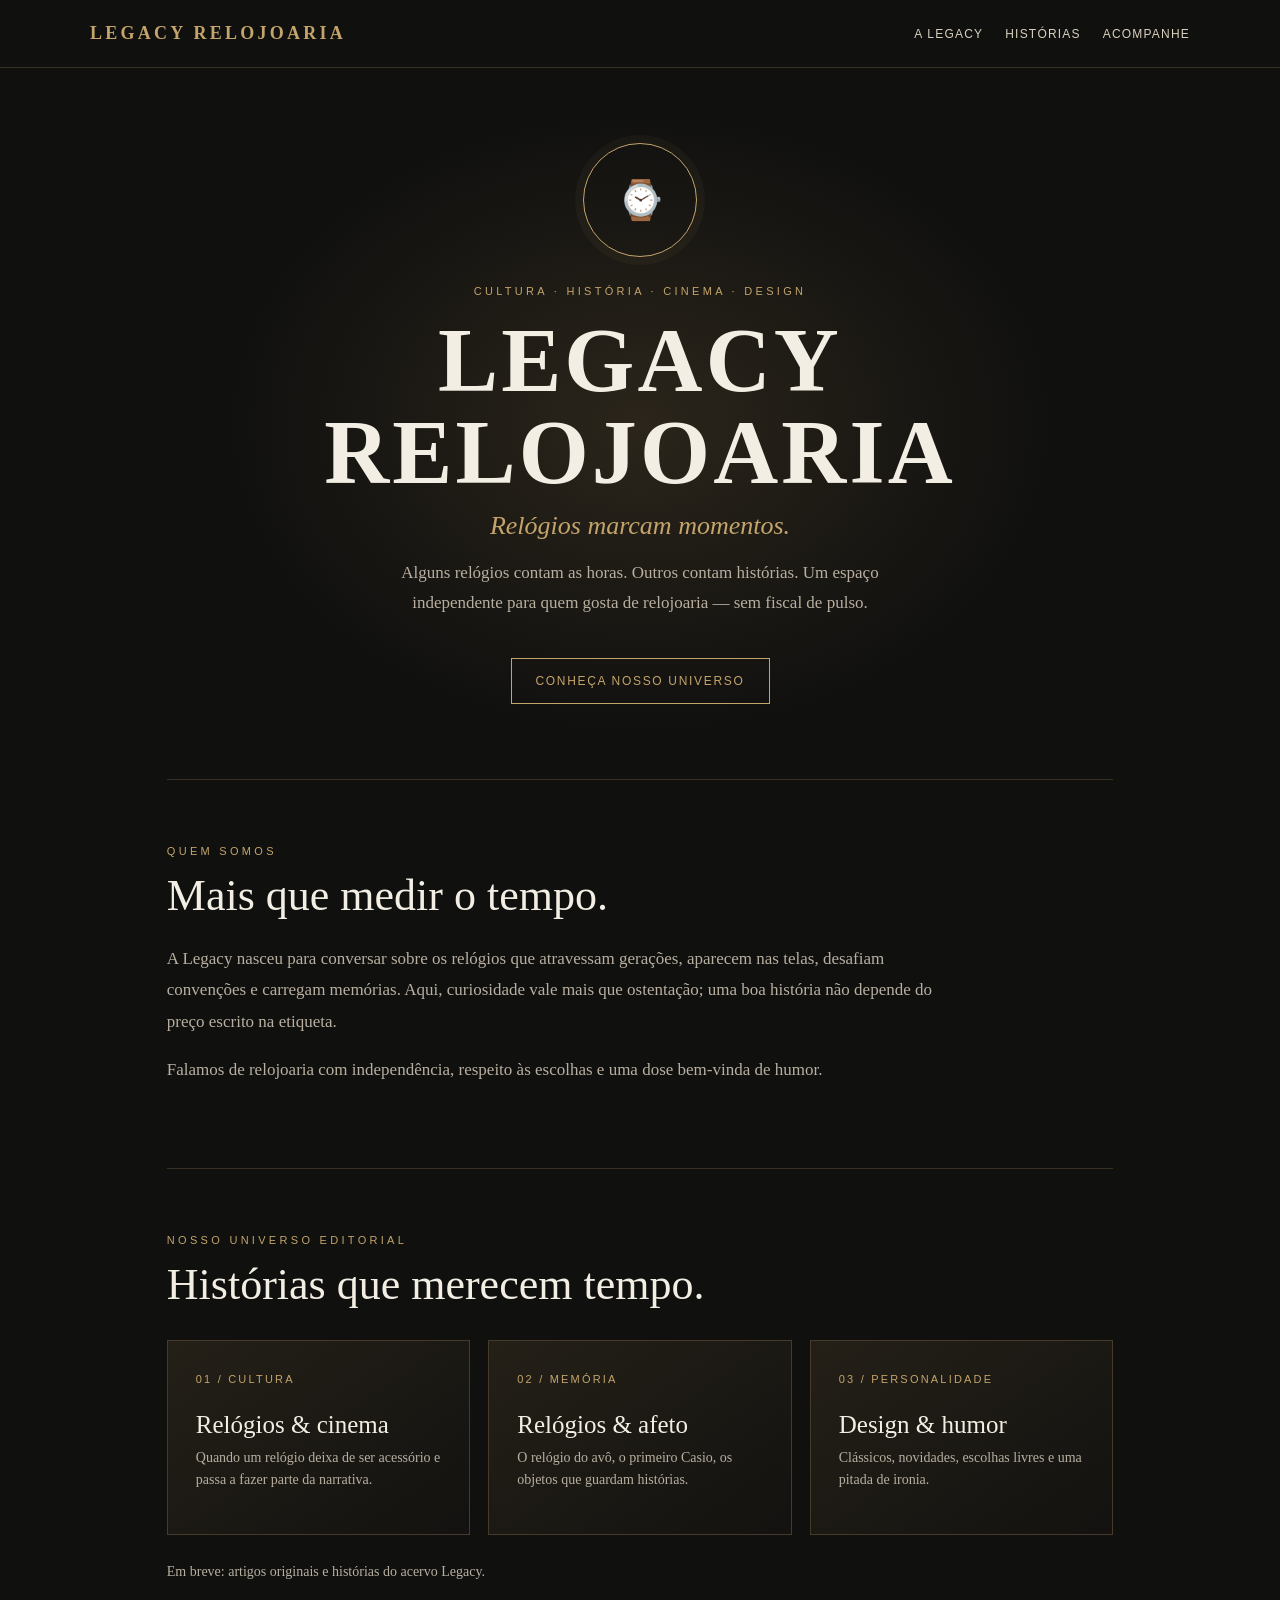
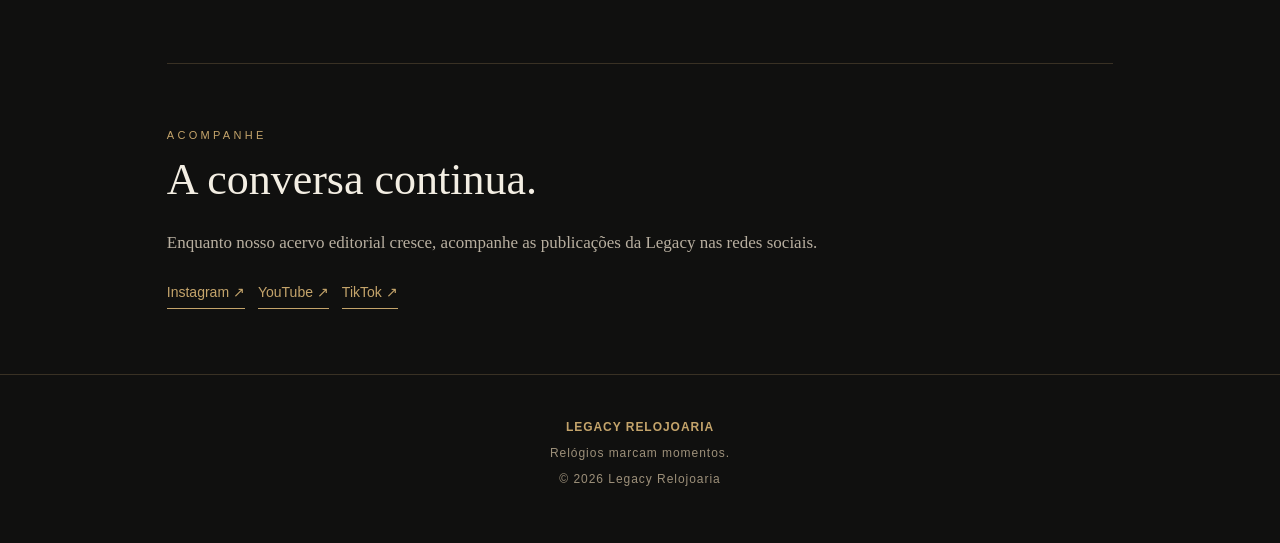
==== index.html @ 8b4b1695 "Add files via upload" ====
<!doctype html><html lang="pt-BR"><head><meta charset="utf-8"><meta name="viewport" content="width=device-width,initial-scale=1"><meta name="description" content="Legacy Relojoaria: histórias, cinema, design e cultura relojoeira. Relógios marcam momentos."><meta name="theme-color" content="#10100f"><title>Legacy Relojoaria — Relógios marcam momentos.</title><style>:root{color-scheme:dark;--gold:#c4a46b;--bg:#10100f;--ink:#f3eee3;--muted:#b8afa0}*{box-sizing:border-box}html{scroll-behavior:smooth}body{margin:0;background:var(--bg);color:var(--ink);font-family:Georgia,'Times New Roman',serif}a{color:inherit}header{padding:23px max(6%,calc((100% - 1100px)/2));display:flex;align-items:center;justify-content:space-between;border-bottom:1px solid #373026}header .brand{font-size:18px;letter-spacing:.18em;text-decoration:none;color:var(--gold);font-weight:bold}nav{display:flex;gap:22px}nav a{font:12px Arial,sans-serif;letter-spacing:.1em;text-decoration:none;color:#d9d0be}nav a:hover{color:var(--gold)}main{max-width:1100px;margin:auto;padding:0 6%}.hero{min-height:68vh;display:flex;flex-direction:column;align-items:center;justify-content:center;text-align:center;padding:75px 0;background:radial-gradient(ellipse at center,#2b251b 0%,transparent 62%)}.crest{width:114px;height:114px;border:1px solid var(--gold);border-radius:50%;display:grid;place-items:center;margin-bottom:28px;color:var(--gold);font-size:38px;box-shadow:0 0 0 8px #c4a46b0c}.eyebrow{font:11px Arial,sans-serif;letter-spacing:.3em;color:var(--gold);text-transform:uppercase}.hero h1{font-size:clamp(45px,8vw,90px);line-height:1.02;letter-spacing:.035em;margin:18px 0 12px}.hero .slogan{font-size:clamp(18px,3vw,26px);color:var(--gold);font-style:italic}.hero p{max-width:570px;line-height:1.8;color:var(--muted);font-size:17px}.button{display:inline-block;border:1px solid var(--gold);color:var(--gold);padding:15px 24px;text-decoration:none;font:12px Arial,sans-serif;letter-spacing:.14em;text-transform:uppercase;margin-top:22px}.button:hover{background:var(--gold);color:#17130e}section{padding:65px 0;border-top:1px solid #393124}h2{font-size:clamp(28px,4vw,44px);font-weight:normal;margin:13px 0 22px}section p{color:var(--muted);line-height:1.85;font-size:17px;max-width:780px}.tiles{display:grid;grid-template-columns:repeat(3,1fr);gap:18px;margin-top:30px}.tile{border:1px solid #463b2a;padding:28px;min-height:195px;background:linear-gradient(145deg,#242018,#131210)}.tile span{font:11px Arial,sans-serif;color:var(--gold);letter-spacing:.2em}.tile h3{font-size:25px;font-weight:normal;margin:24px 0 8px}.tile p{font-size:14px;line-height:1.6;margin:0}.socials{display:flex;gap:13px;flex-wrap:wrap}.socials a{border-bottom:1px solid var(--gold);text-decoration:none;padding:8px 0;font:14px Arial,sans-serif;color:var(--gold)}footer{text-align:center;padding:45px 18px;border-top:1px solid #393124;color:#9d907a;font:12px Arial,sans-serif;letter-spacing:.08em}footer strong{color:var(--gold)}@media(max-width:650px){header{padding:20px 6%;align-items:flex-start;gap:12px;flex-direction:column}nav{gap:16px}.tiles{grid-template-columns:1fr}.hero{min-height:62vh}.crest{width:95px;height:95px}}</style></head><body><header><a class="brand" href="#inicio">LEGACY RELOJOARIA</a><nav><a href="#sobre">A LEGACY</a><a href="#historias">HISTÓRIAS</a><a href="#acompanhe">ACOMPANHE</a></nav></header><main><div class="hero" id="inicio"><div class="crest" aria-label="Emblema provisório da Legacy">⌚</div><div class="eyebrow">Cultura · História · Cinema · Design</div><h1>LEGACY<br>RELOJOARIA</h1><div class="slogan">Relógios marcam momentos.</div><p>Alguns relógios contam as horas. Outros contam histórias. Um espaço independente para quem gosta de relojoaria — sem fiscal de pulso.</p><a class="button" href="#historias">Conheça nosso universo</a></div><section id="sobre"><div class="eyebrow">Quem somos</div><h2>Mais que medir o tempo.</h2><p>A Legacy nasceu para conversar sobre os relógios que atravessam gerações, aparecem nas telas, desafiam convenções e carregam memórias. Aqui, curiosidade vale mais que ostentação; uma boa história não depende do preço escrito na etiqueta.</p><p>Falamos de relojoaria com independência, respeito às escolhas e uma dose bem-vinda de humor.</p></section><section id="historias"><div class="eyebrow">Nosso universo editorial</div><h2>Histórias que merecem tempo.</h2><div class="tiles"><article class="tile"><span>01 / CULTURA</span><h3>Relógios & cinema</h3><p>Quando um relógio deixa de ser acessório e passa a fazer parte da narrativa.</p></article><article class="tile"><span>02 / MEMÓRIA</span><h3>Relógios & afeto</h3><p>O relógio do avô, o primeiro Casio, os objetos que guardam histórias.</p></article><article class="tile"><span>03 / PERSONALIDADE</span><h3>Design & humor</h3><p>Clássicos, novidades, escolhas livres e uma pitada de ironia.</p></article></div><p style="font-size:14px;margin-top:24px">Em breve: artigos originais e histórias do acervo Legacy.</p></section><section id="acompanhe"><div class="eyebrow">Acompanhe</div><h2>A conversa continua.</h2><p>Enquanto nosso acervo editorial cresce, acompanhe as publicações da Legacy nas redes sociais.</p><div class="socials"><a href="https://www.instagram.com/legacy.relojoaria/" target="_blank" rel="noopener">Instagram ↗</a><a href="https://www.youtube.com/@legacyrelojoaria" target="_blank" rel="noopener">YouTube ↗</a><a href="https://www.tiktok.com/@legacy.relojoaria" target="_blank" rel="noopener">TikTok ↗</a></div></section></main><footer><strong>LEGACY RELOJOARIA</strong><p>Relógios marcam momentos.</p><p>© <span id="year">2026</span> Legacy Relojoaria</p></footer><script>document.getElementById('year').textContent=new Date().getFullYear()</script></body></html>
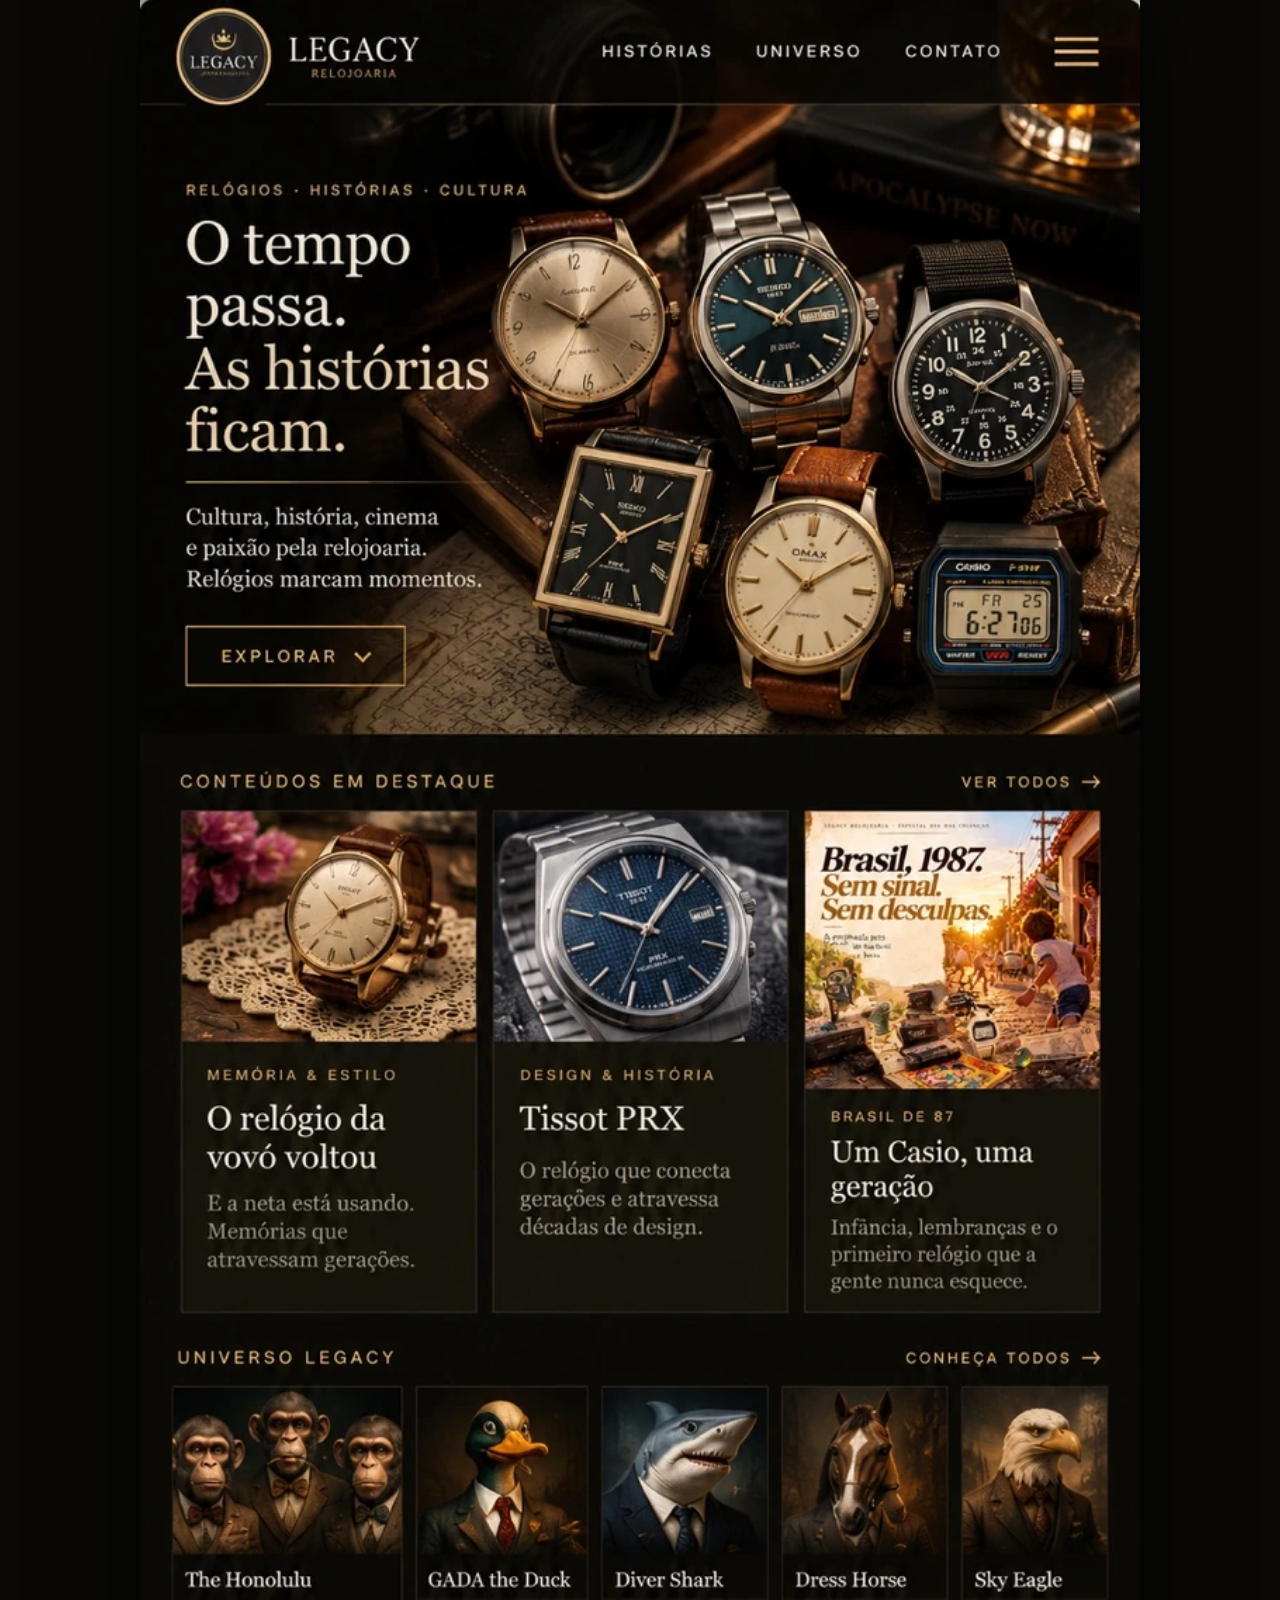
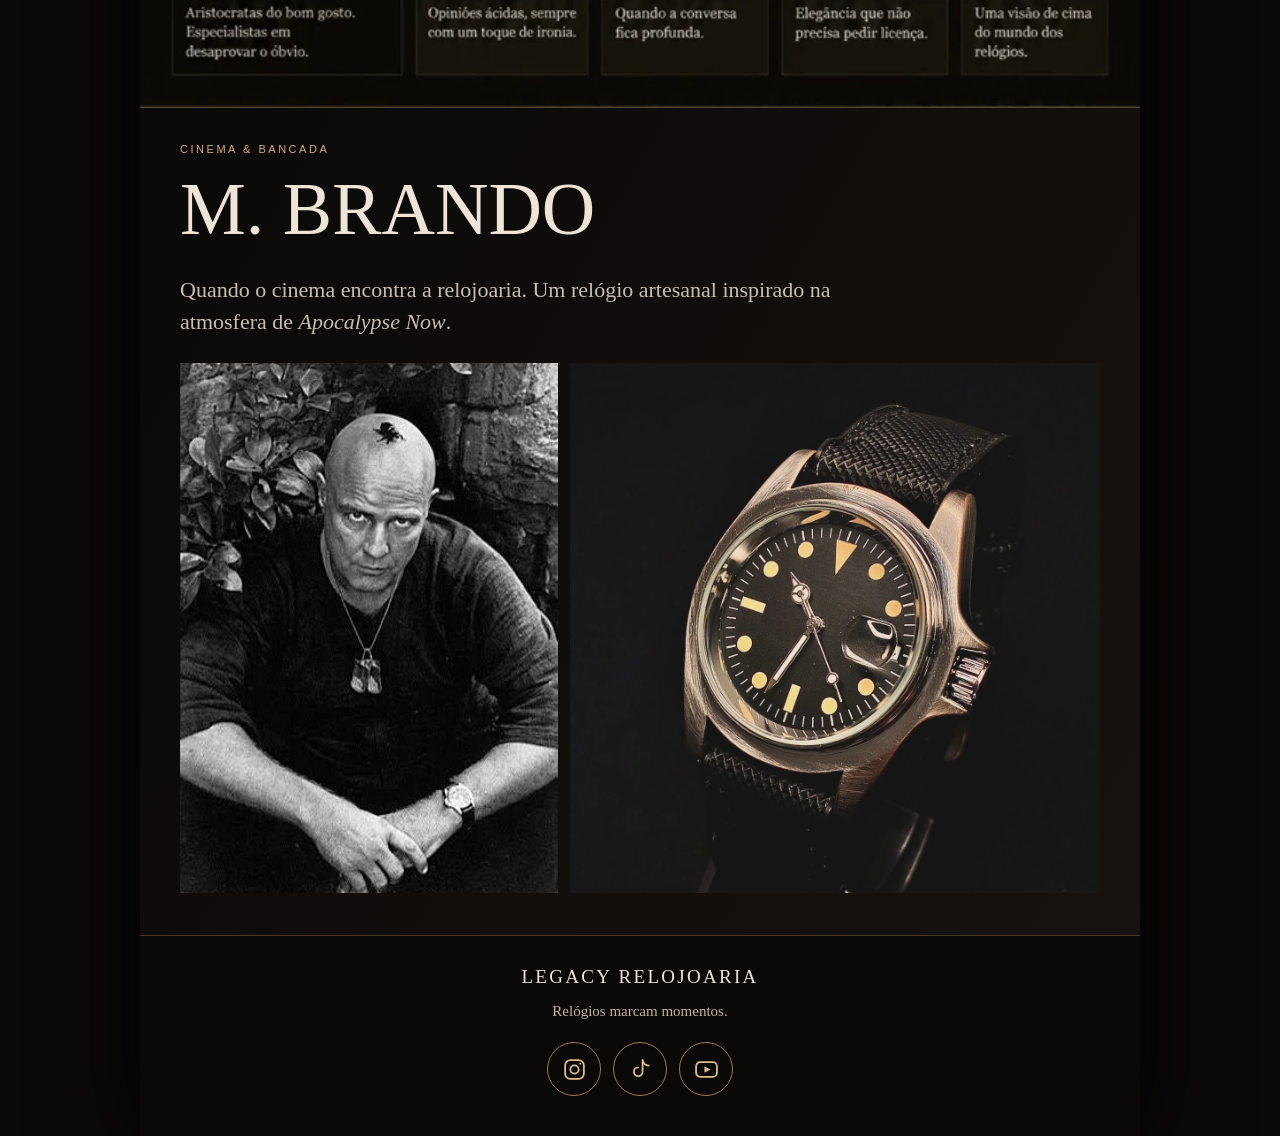
==== commit fb2b5b71: "Publicação oficial Legacy Relojoaria" ====
--- a/index.html
+++ b/index.html
@@ -1 +1,3 @@
-<!doctype html><html lang="pt-BR"><head><meta charset="utf-8"><meta name="viewport" content="width=device-width,initial-scale=1"><meta name="description" content="Legacy Relojoaria: histórias, cinema, design e cultura relojoeira. Relógios marcam momentos."><meta name="theme-color" content="#10100f"><title>Legacy Relojoaria — Relógios marcam momentos.</title><style>:root{color-scheme:dark;--gold:#c4a46b;--bg:#10100f;--ink:#f3eee3;--muted:#b8afa0}*{box-sizing:border-box}html{scroll-behavior:smooth}body{margin:0;background:var(--bg);color:var(--ink);font-family:Georgia,'Times New Roman',serif}a{color:inherit}header{padding:23px max(6%,calc((100% - 1100px)/2));display:flex;align-items:center;justify-content:space-between;border-bottom:1px solid #373026}header .brand{font-size:18px;letter-spacing:.18em;text-decoration:none;color:var(--gold);font-weight:bold}nav{display:flex;gap:22px}nav a{font:12px Arial,sans-serif;letter-spacing:.1em;text-decoration:none;color:#d9d0be}nav a:hover{color:var(--gold)}main{max-width:1100px;margin:auto;padding:0 6%}.hero{min-height:68vh;display:flex;flex-direction:column;align-items:center;justify-content:center;text-align:center;padding:75px 0;background:radial-gradient(ellipse at center,#2b251b 0%,transparent 62%)}.crest{width:114px;height:114px;border:1px solid var(--gold);border-radius:50%;display:grid;place-items:center;margin-bottom:28px;color:var(--gold);font-size:38px;box-shadow:0 0 0 8px #c4a46b0c}.eyebrow{font:11px Arial,sans-serif;letter-spacing:.3em;color:var(--gold);text-transform:uppercase}.hero h1{font-size:clamp(45px,8vw,90px);line-height:1.02;letter-spacing:.035em;margin:18px 0 12px}.hero .slogan{font-size:clamp(18px,3vw,26px);color:var(--gold);font-style:italic}.hero p{max-width:570px;line-height:1.8;color:var(--muted);font-size:17px}.button{display:inline-block;border:1px solid var(--gold);color:var(--gold);padding:15px 24px;text-decoration:none;font:12px Arial,sans-serif;letter-spacing:.14em;text-transform:uppercase;margin-top:22px}.button:hover{background:var(--gold);color:#17130e}section{padding:65px 0;border-top:1px solid #393124}h2{font-size:clamp(28px,4vw,44px);font-weight:normal;margin:13px 0 22px}section p{color:var(--muted);line-height:1.85;font-size:17px;max-width:780px}.tiles{display:grid;grid-template-columns:repeat(3,1fr);gap:18px;margin-top:30px}.tile{border:1px solid #463b2a;padding:28px;min-height:195px;background:linear-gradient(145deg,#242018,#131210)}.tile span{font:11px Arial,sans-serif;color:var(--gold);letter-spacing:.2em}.tile h3{font-size:25px;font-weight:normal;margin:24px 0 8px}.tile p{font-size:14px;line-height:1.6;margin:0}.socials{display:flex;gap:13px;flex-wrap:wrap}.socials a{border-bottom:1px solid var(--gold);text-decoration:none;padding:8px 0;font:14px Arial,sans-serif;color:var(--gold)}footer{text-align:center;padding:45px 18px;border-top:1px solid #393124;color:#9d907a;font:12px Arial,sans-serif;letter-spacing:.08em}footer strong{color:var(--gold)}@media(max-width:650px){header{padding:20px 6%;align-items:flex-start;gap:12px;flex-direction:column}nav{gap:16px}.tiles{grid-template-columns:1fr}.hero{min-height:62vh}.crest{width:95px;height:95px}}</style></head><body><header><a class="brand" href="#inicio">LEGACY RELOJOARIA</a><nav><a href="#sobre">A LEGACY</a><a href="#historias">HISTÓRIAS</a><a href="#acompanhe">ACOMPANHE</a></nav></header><main><div class="hero" id="inicio"><div class="crest" aria-label="Emblema provisório da Legacy">⌚</div><div class="eyebrow">Cultura · História · Cinema · Design</div><h1>LEGACY<br>RELOJOARIA</h1><div class="slogan">Relógios marcam momentos.</div><p>Alguns relógios contam as horas. Outros contam histórias. Um espaço independente para quem gosta de relojoaria — sem fiscal de pulso.</p><a class="button" href="#historias">Conheça nosso universo</a></div><section id="sobre"><div class="eyebrow">Quem somos</div><h2>Mais que medir o tempo.</h2><p>A Legacy nasceu para conversar sobre os relógios que atravessam gerações, aparecem nas telas, desafiam convenções e carregam memórias. Aqui, curiosidade vale mais que ostentação; uma boa história não depende do preço escrito na etiqueta.</p><p>Falamos de relojoaria com independência, respeito às escolhas e uma dose bem-vinda de humor.</p></section><section id="historias"><div class="eyebrow">Nosso universo editorial</div><h2>Histórias que merecem tempo.</h2><div class="tiles"><article class="tile"><span>01 / CULTURA</span><h3>Relógios & cinema</h3><p>Quando um relógio deixa de ser acessório e passa a fazer parte da narrativa.</p></article><article class="tile"><span>02 / MEMÓRIA</span><h3>Relógios & afeto</h3><p>O relógio do avô, o primeiro Casio, os objetos que guardam histórias.</p></article><article class="tile"><span>03 / PERSONALIDADE</span><h3>Design & humor</h3><p>Clássicos, novidades, escolhas livres e uma pitada de ironia.</p></article></div><p style="font-size:14px;margin-top:24px">Em breve: artigos originais e histórias do acervo Legacy.</p></section><section id="acompanhe"><div class="eyebrow">Acompanhe</div><h2>A conversa continua.</h2><p>Enquanto nosso acervo editorial cresce, acompanhe as publicações da Legacy nas redes sociais.</p><div class="socials"><a href="https://www.instagram.com/legacy.relojoaria/" target="_blank" rel="noopener">Instagram ↗</a><a href="https://www.youtube.com/@legacyrelojoaria" target="_blank" rel="noopener">YouTube ↗</a><a href="https://www.tiktok.com/@legacy.relojoaria" target="_blank" rel="noopener">TikTok ↗</a></div></section></main><footer><strong>LEGACY RELOJOARIA</strong><p>Relógios marcam momentos.</p><p>© <span id="year">2026</span> Legacy Relojoaria</p></footer><script>document.getElementById('year').textContent=new Date().getFullYear()</script></body></html>
+<!doctype html><html lang="pt-BR"><head><meta charset="utf-8"><meta name="viewport" content="width=device-width,initial-scale=1"><meta name="theme-color" content="#0b0908"><meta name="description" content="Legacy Relojoaria: histórias, cinema, design e cultura. Relógios marcam momentos."><title>Legacy Relojoaria — Relógios marcam momentos</title><style>
+*{box-sizing:border-box}html{scroll-behavior:smooth}body{margin:0;background:#0a0908;color:#eee4d7;font-family:Georgia,serif}a{color:inherit}.site{max-width:1000px;margin:auto;box-shadow:0 0 80px #000}.approved{position:relative}.approved>img{display:block;width:100%;height:auto}.hotspot{position:absolute;display:block;z-index:2;cursor:pointer}.hotspot:focus-visible{outline:2px solid #d5af70;outline-offset:-3px}.story1{left:3%;top:47.3%;width:31%;height:29.5%}.story2{left:35%;top:47.3%;width:31%;height:29.5%}.story3{left:67%;top:47.3%;width:30%;height:29.5%}.honu{left:3%;top:81.1%;width:27%;height:17%}.universe{left:30%;top:81.1%;width:67%;height:17%}.histnav{left:46%;top:0;width:15%;height:6.5%}.universenav{left:61%;top:0;width:17%;height:6.5%}.contactnav{left:78%;top:0;width:19%;height:6.5%}.explore{left:3%;top:35%;width:22%;height:4.5%}.final{background:linear-gradient(120deg,#0a0908,#17120f);border-top:1px solid #57432d;padding:35px 4% 42px}.eyebrow{font:11px Arial,sans-serif;letter-spacing:.23em;color:#d5af70}.final h2{font-size:clamp(36px,6vw,74px);font-weight:normal;margin:12px 0}.final p{font-size:clamp(16px,2.2vw,22px);line-height:1.45;color:#c8beb3;max-width:720px}.photo-grid{display:grid;grid-template-columns:1fr 1.4fr;gap:12px;margin-top:25px;align-items:stretch}.photo-grid figure{margin:0;min-width:0;background:#050505}.photo-grid img{width:100%;height:100%;max-height:530px;object-fit:cover;display:block}.photo-grid figure:first-child img{object-position:center 22%}.photo-grid figure:last-child img{object-position:center 45%}.footer{padding:30px 4% 40px;border-top:1px solid #473726;text-align:center}.footer img{width:70px;height:70px;object-fit:cover;border-radius:50%;margin:0 auto 14px}.footer strong{font-size:19px;font-weight:normal;letter-spacing:.12em}.footer p{color:#c5b59e;font-size:15px}.socials{display:flex;gap:12px;justify-content:center;flex-wrap:wrap;margin-top:22px}.socials a{border:1px solid #9e7949;padding:12px 18px;text-decoration:none;color:#e0bf87;font:12px Arial,sans-serif;letter-spacing:.14em}.socials a:hover{background:#241a10;border-color:#e0bf87;transform:translateY(-2px)}.socials a{display:inline-flex;align-items:center;justify-content:center;width:54px;height:54px;padding:0;border-radius:50%;transition:background .2s,border-color .2s,transform .2s}.socials svg{width:25px;height:25px}@media(max-width:520px){.final{padding:26px 4%}.photo-grid{gap:6px}.photo-grid img{max-height:380px}.footer{padding:24px 4% 35px}}
+</style></head><body><main class="site"><div class="approved"><img src="[data-uri]" alt="Legacy Relojoaria: O tempo passa. As histórias ficam. Conteúdos em destaque: O relógio da vovó voltou, Tissot PRX e Brasil 1987. Universo Legacy com os Honolulu, GADA the Duck, Diver Shark, Dress Horse e Sky Eagle."><a class="hotspot histnav" href="#historias" aria-label="Ir para histórias"></a><a class="hotspot universenav" href="#universo" aria-label="Ir para universo Legacy"></a><a class="hotspot contactnav" href="#contato" aria-label="Ir para redes sociais e contato"></a><a class="hotspot explore" href="#historias" aria-label="Explorar conteúdos"></a><a class="hotspot story1" id="historias" href="https://www.instagram.com/legacy.relojoaria/" target="_blank" rel="noopener" aria-label="O relógio da vovó voltou — Instagram"></a><a class="hotspot story2" href="https://www.instagram.com/legacy.relojoaria/" target="_blank" rel="noopener" aria-label="Tissot PRX — Instagram"></a><a class="hotspot story3" href="https://www.instagram.com/legacy.relojoaria/" target="_blank" rel="noopener" aria-label="Brasil 1987 — Instagram"></a><a class="hotspot honu" id="universo" href="#contato" aria-label="Os Honolulu"></a><a class="hotspot universe" href="#contato" aria-label="Personagens Legacy"></a></div><section class="final" id="brando"><div class="eyebrow">CINEMA &amp; BANCADA</div><h2>M. BRANDO</h2><p>Quando o cinema encontra a relojoaria. Um relógio artesanal inspirado na atmosfera de <em>Apocalypse Now</em>.</p><div class="photo-grid"><figure><img src="[data-uri]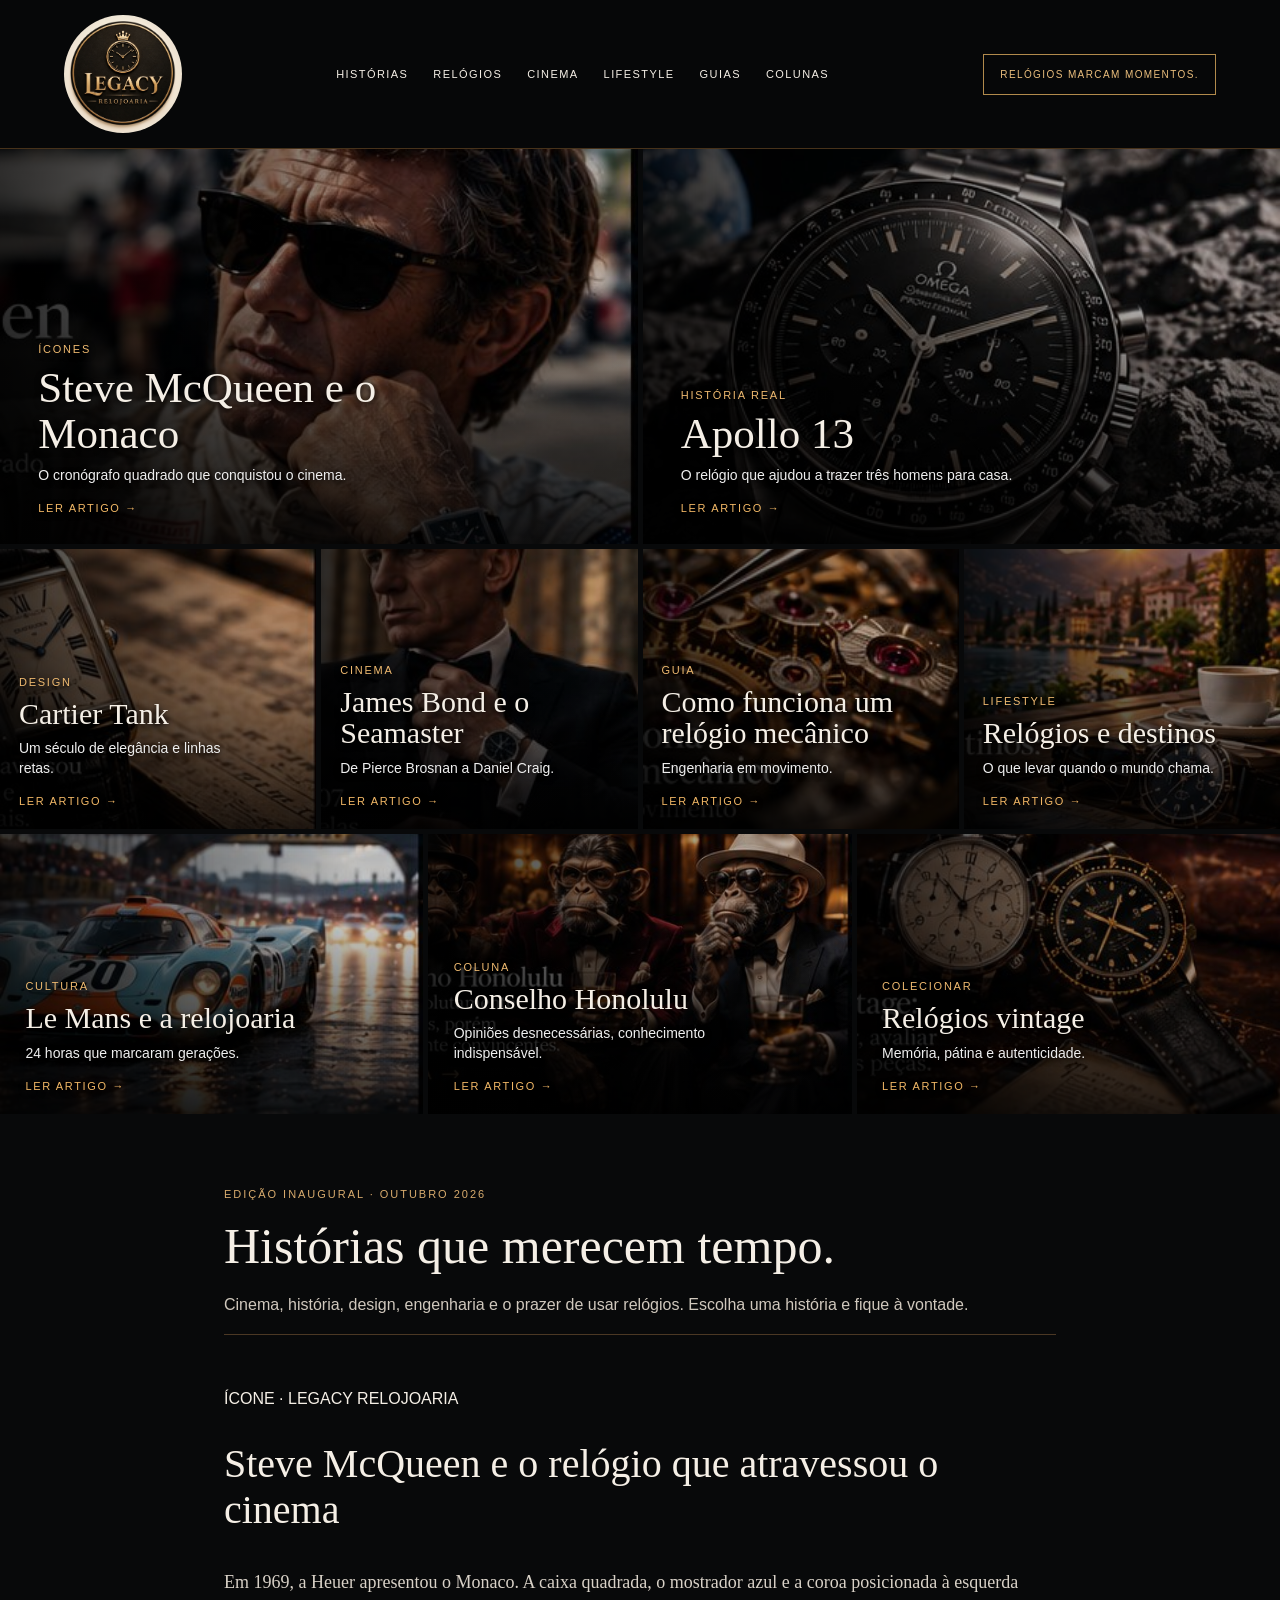
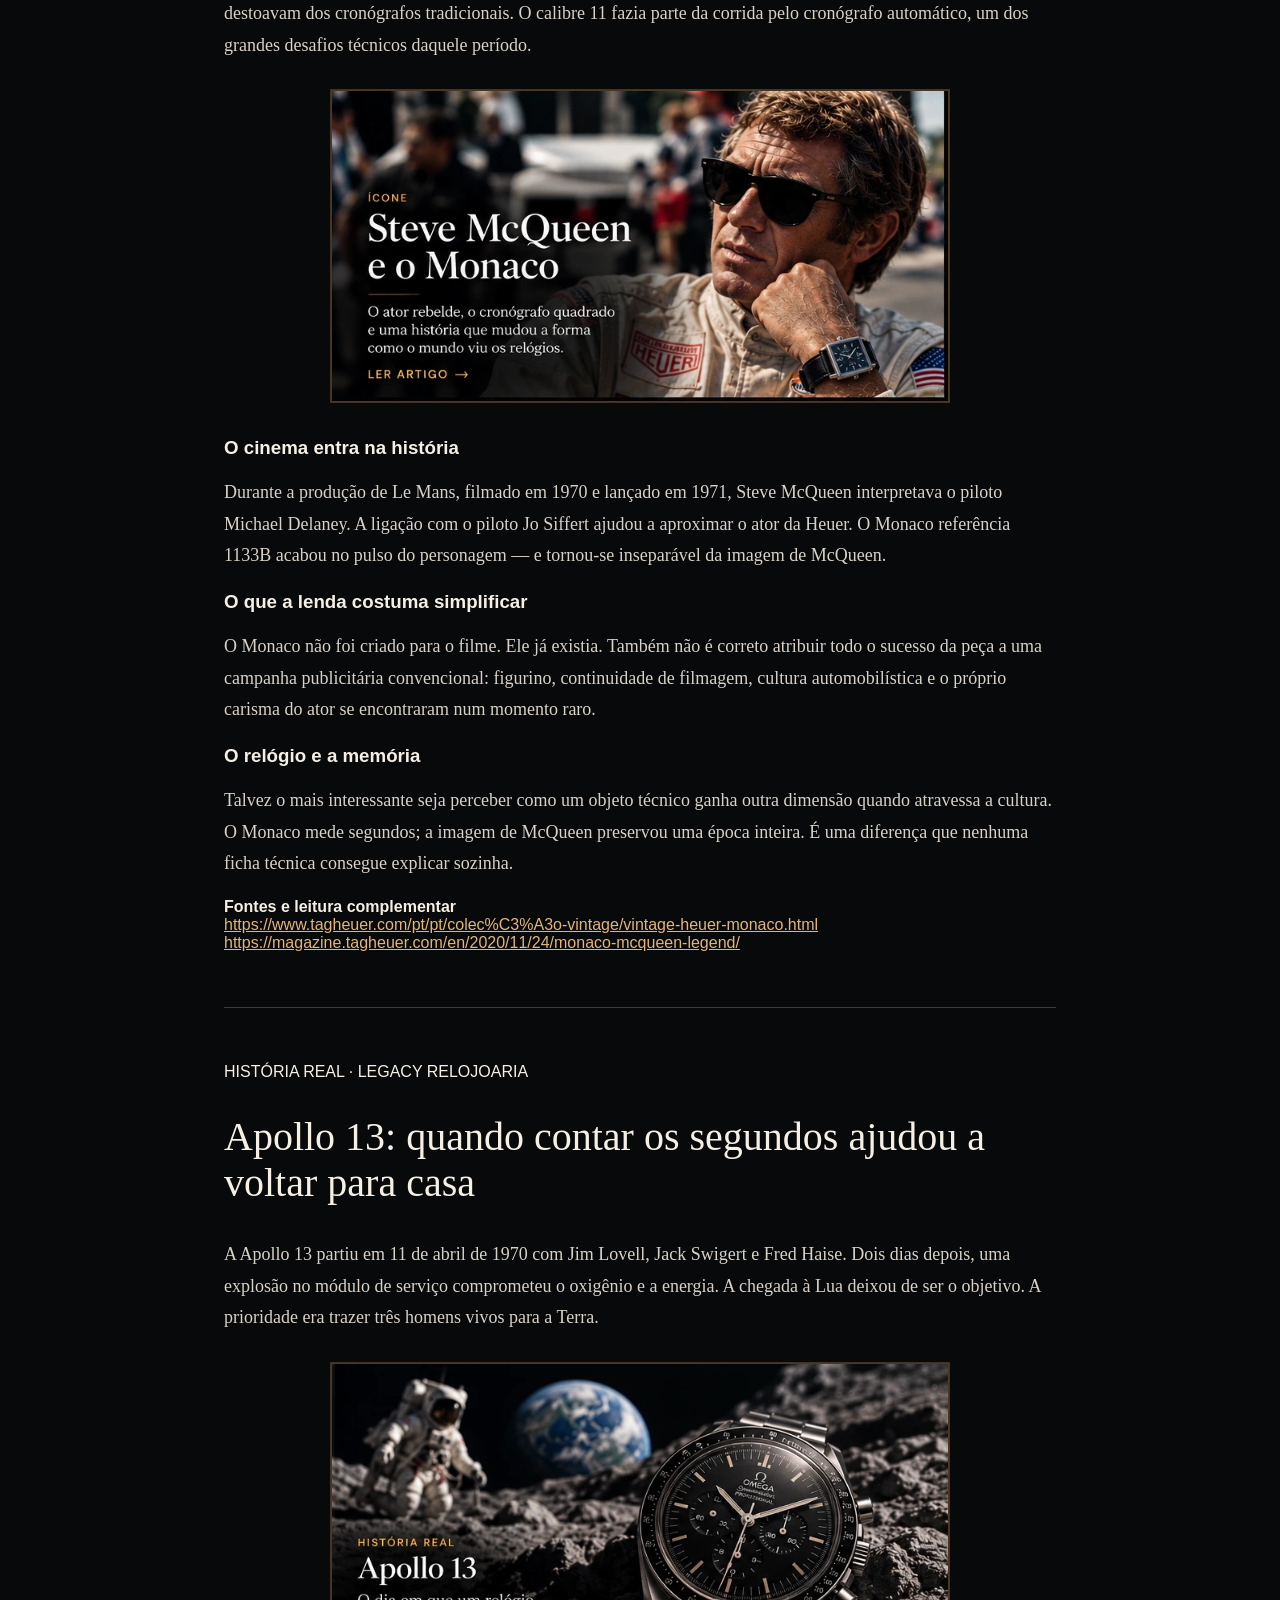
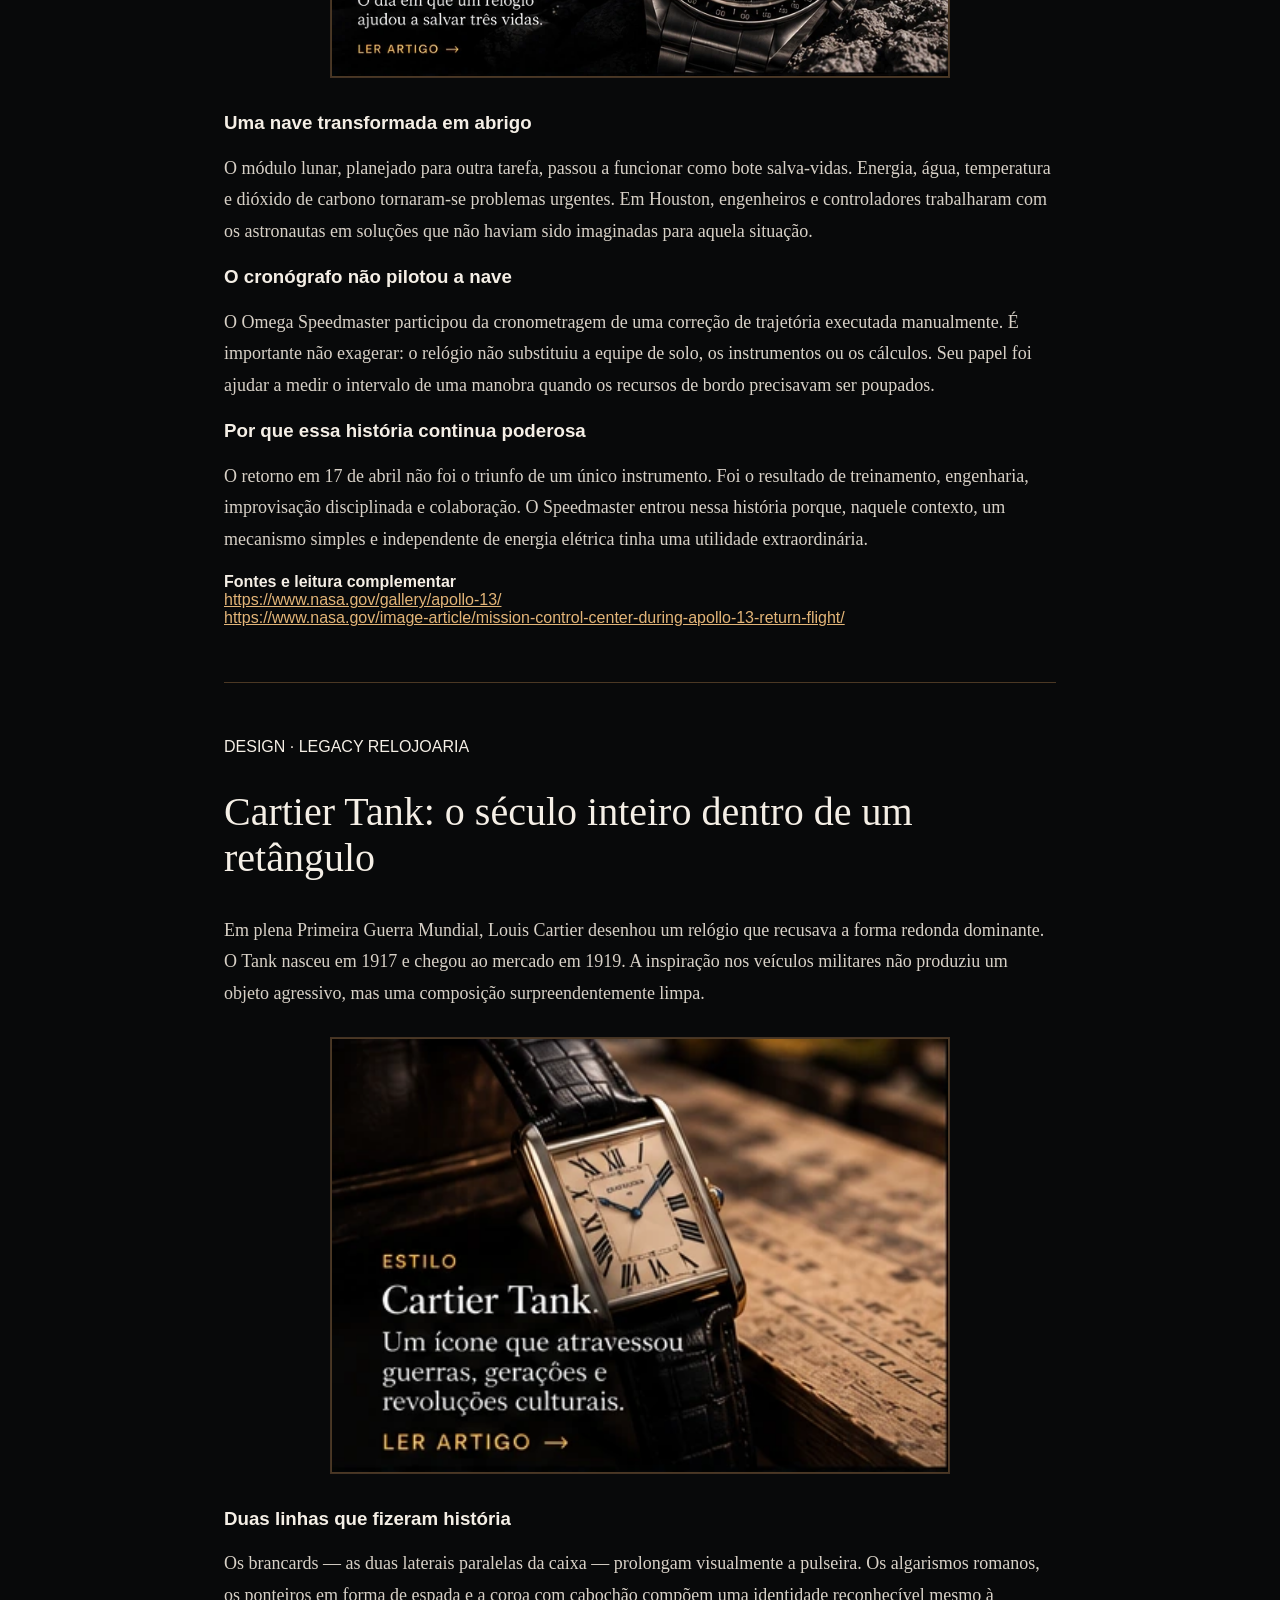
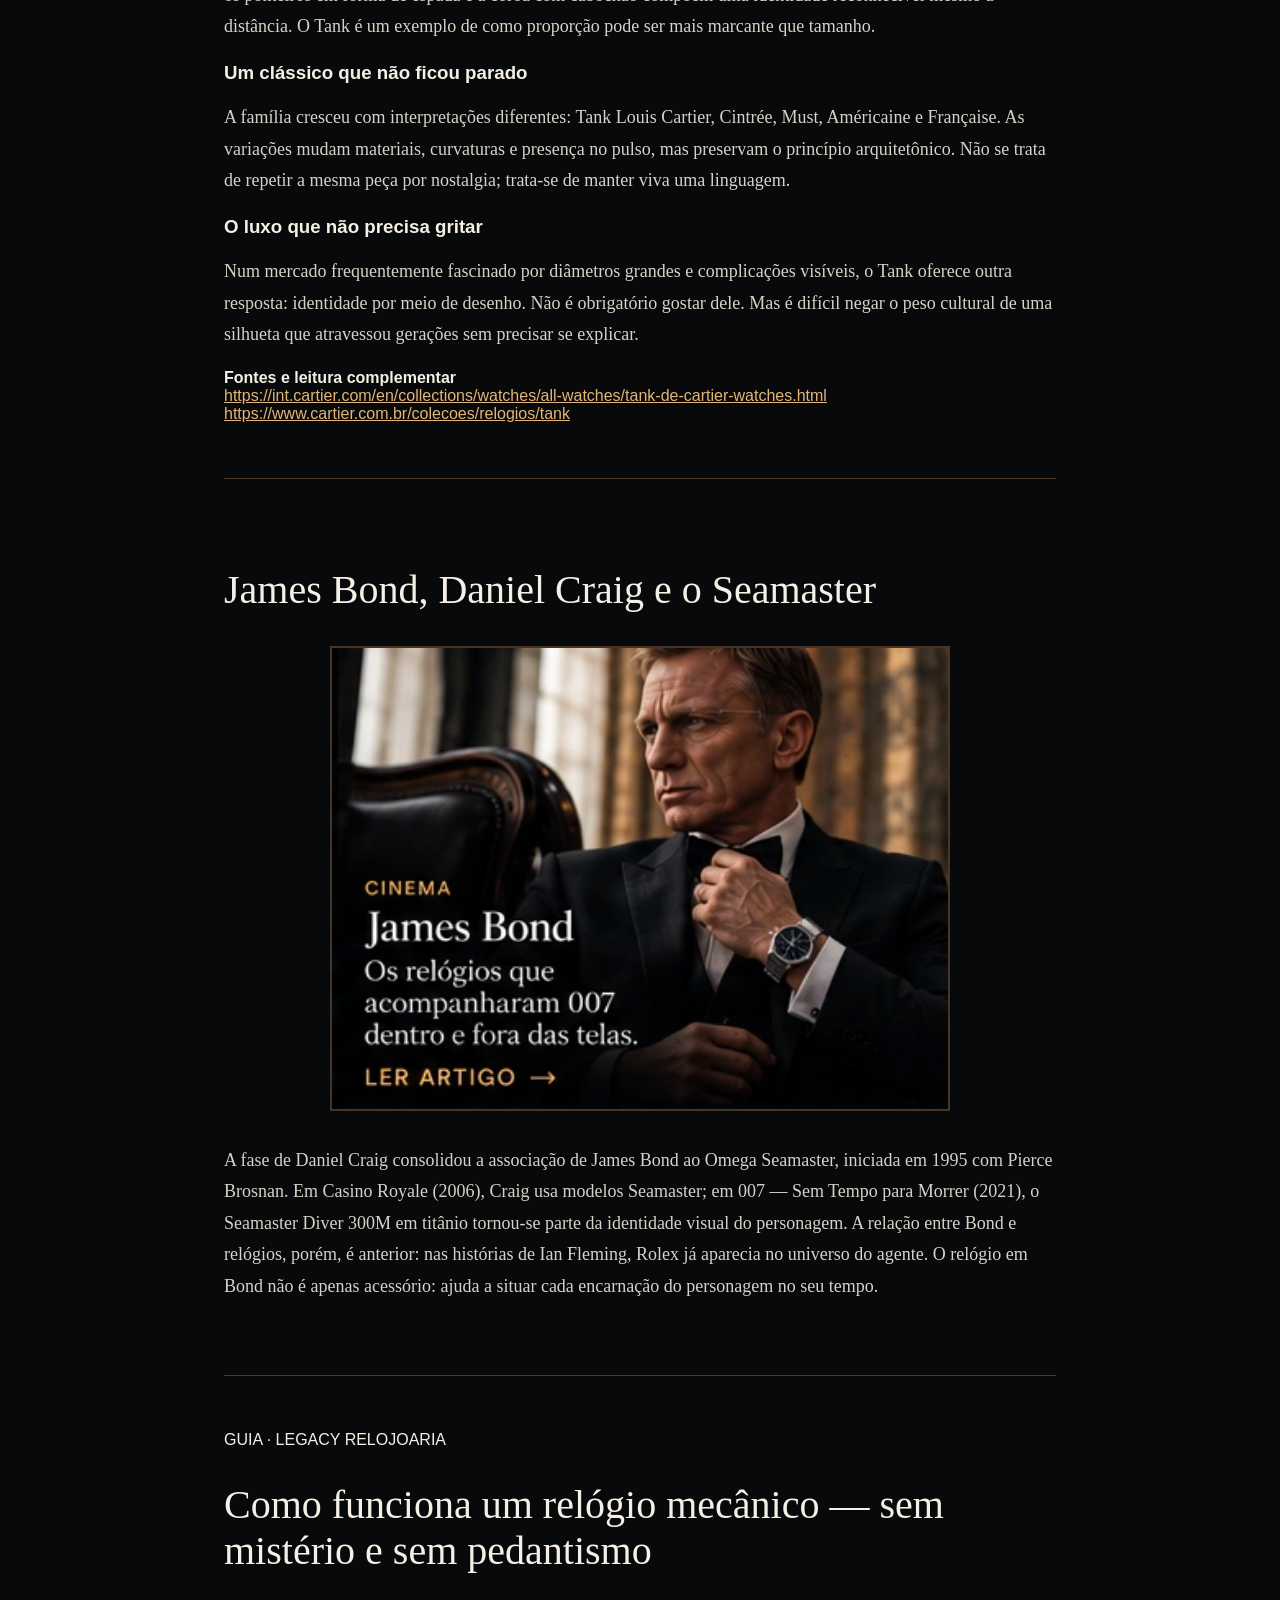
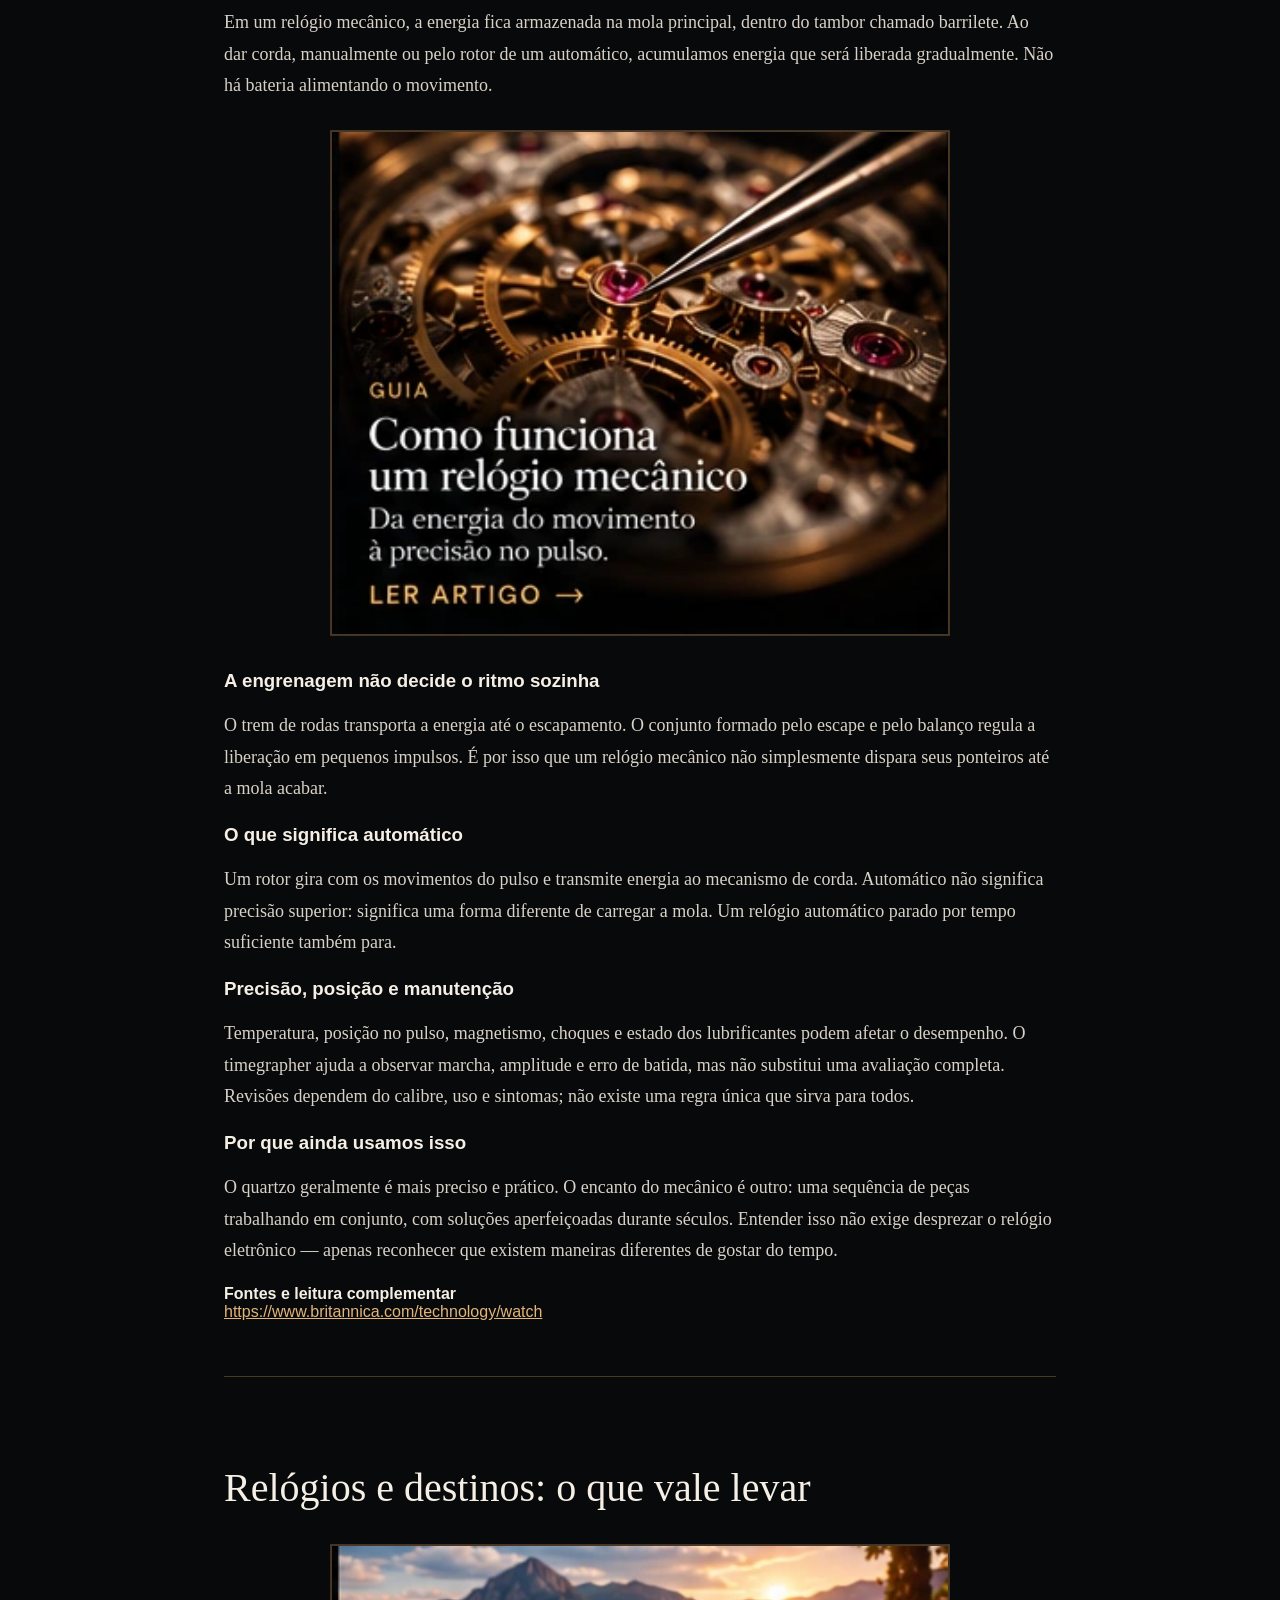
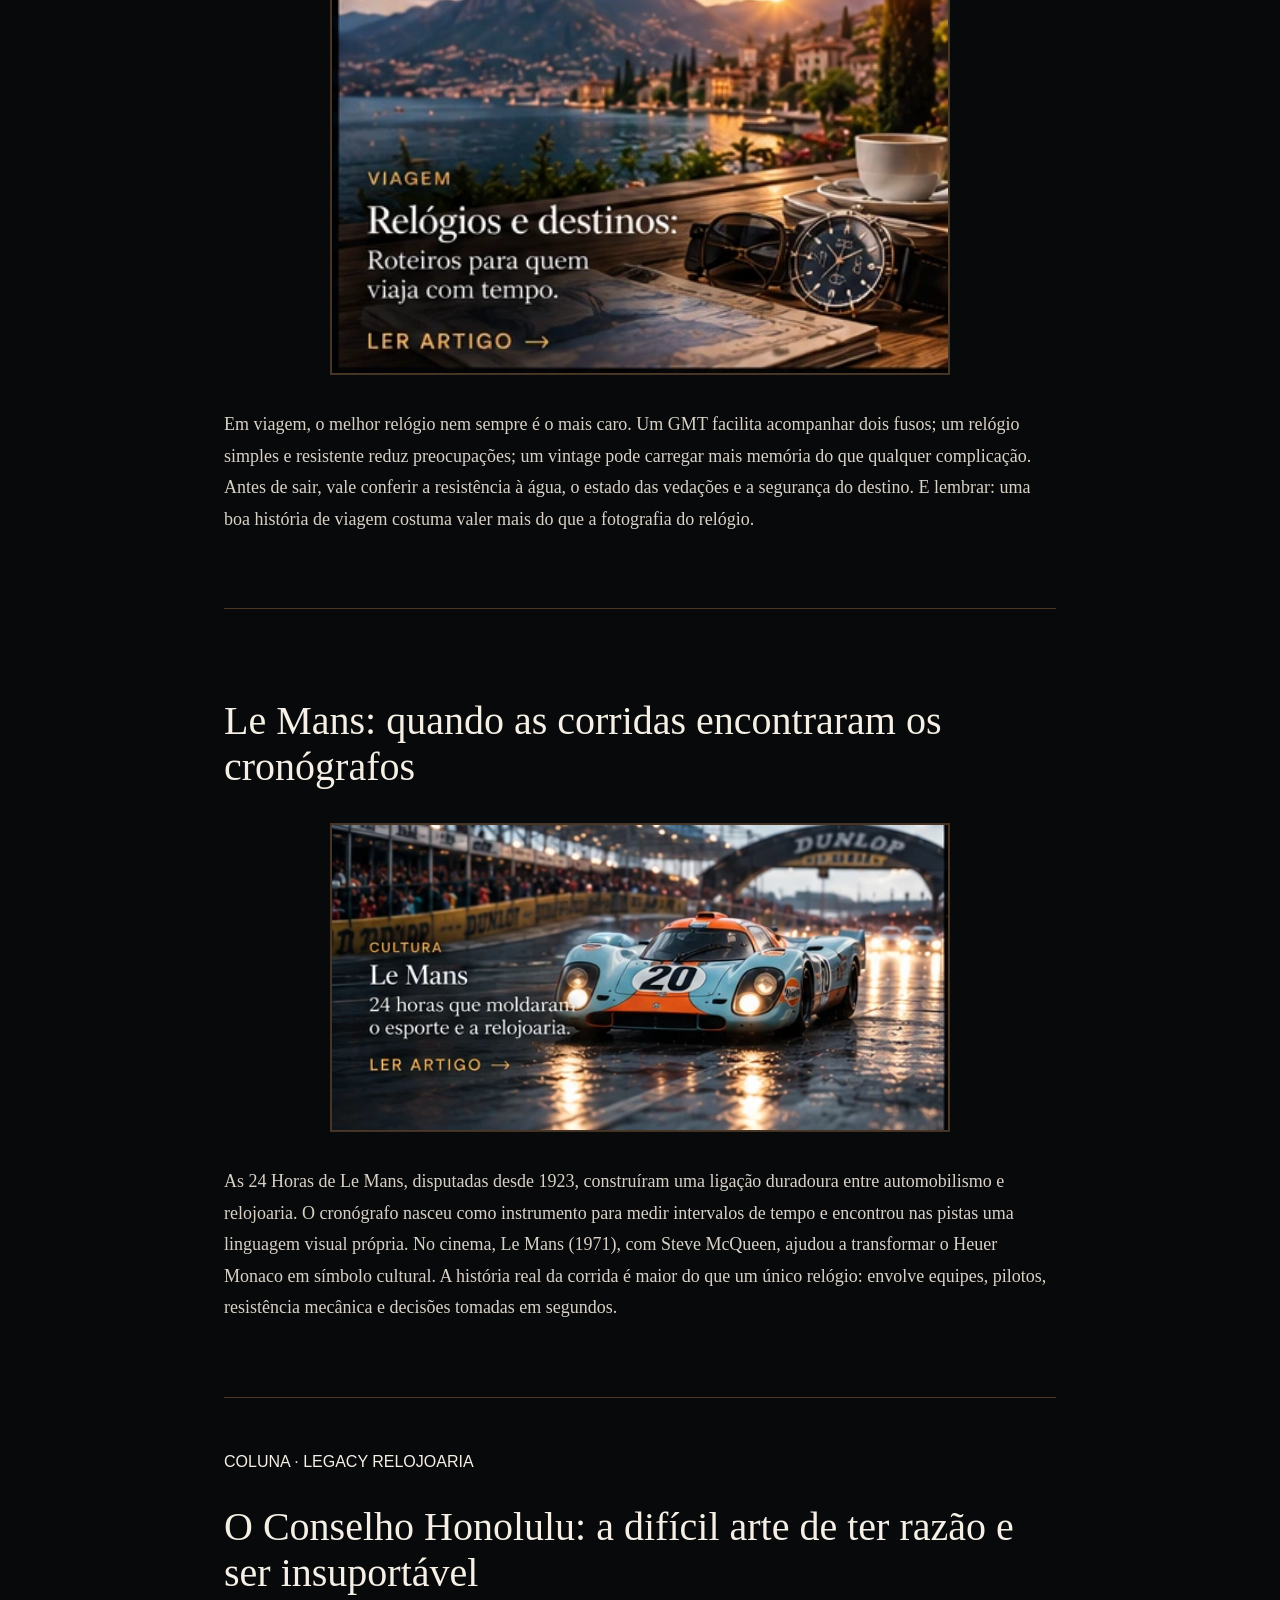
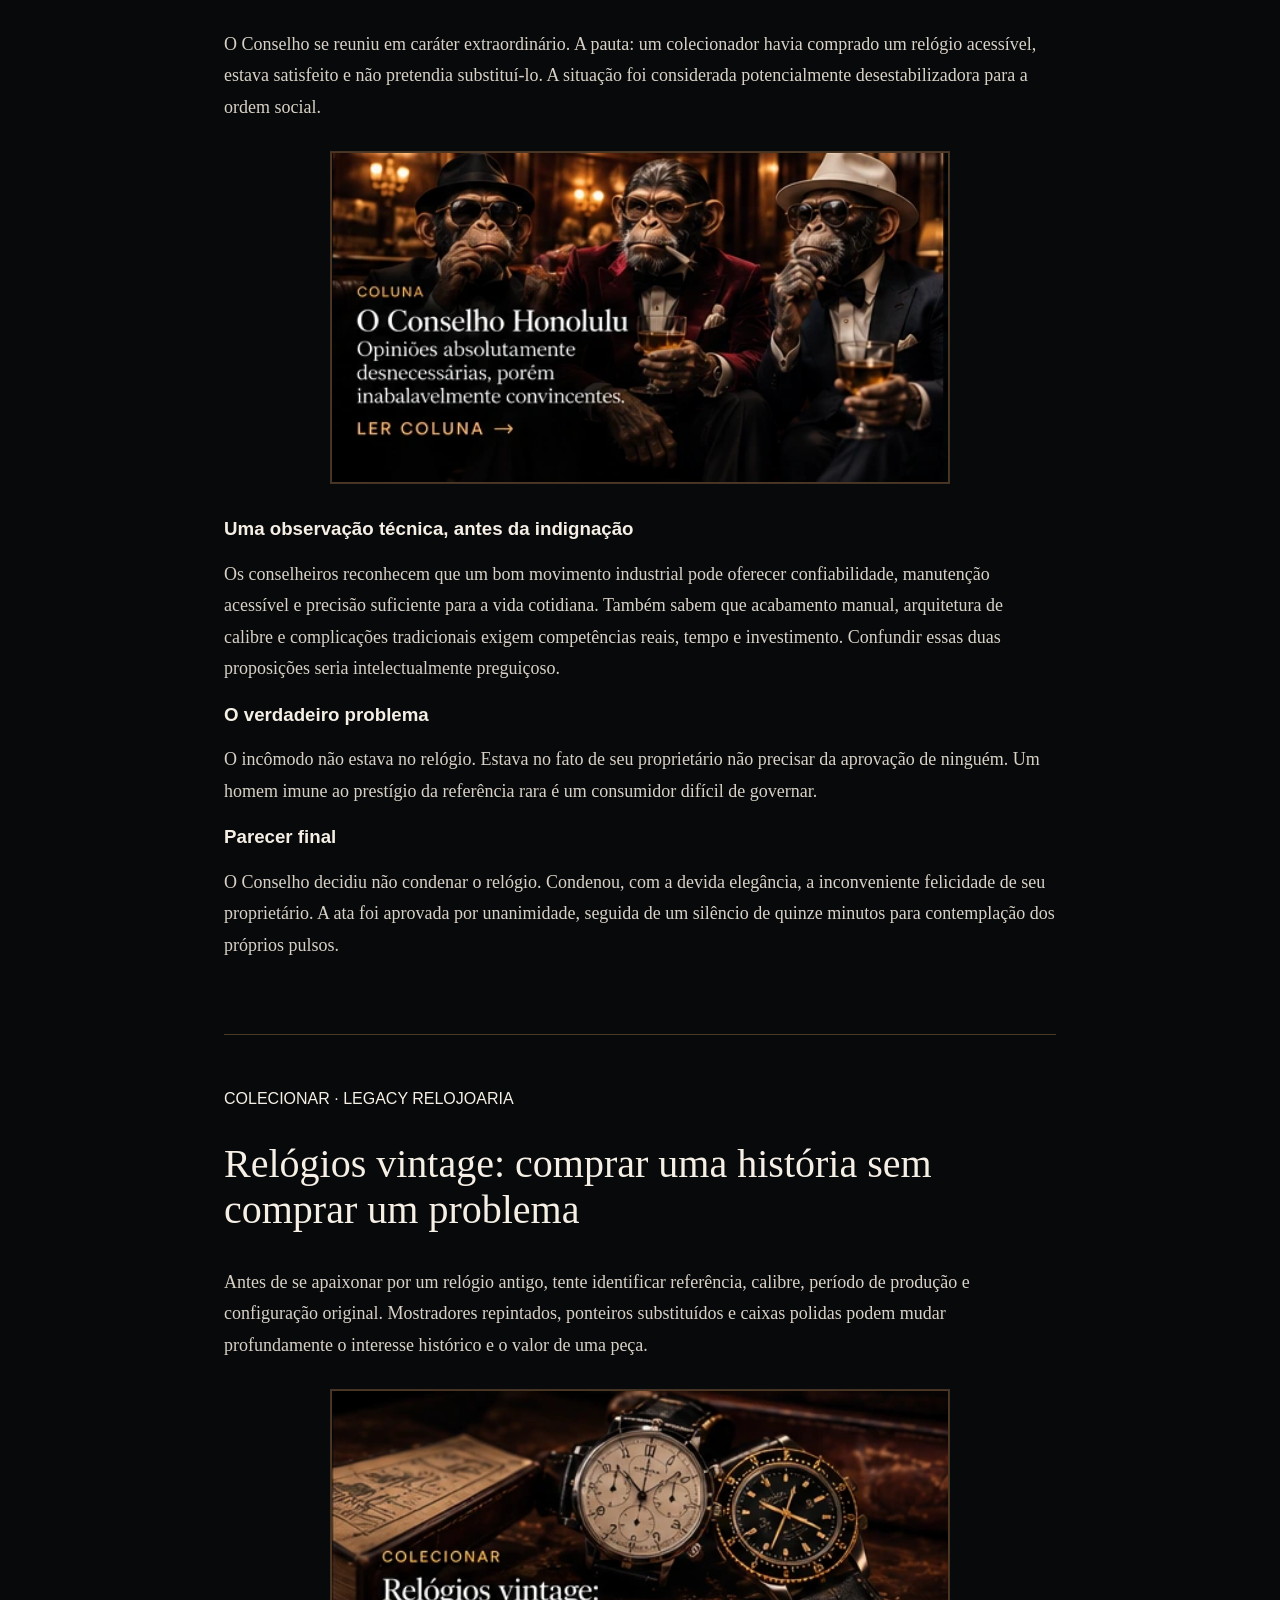
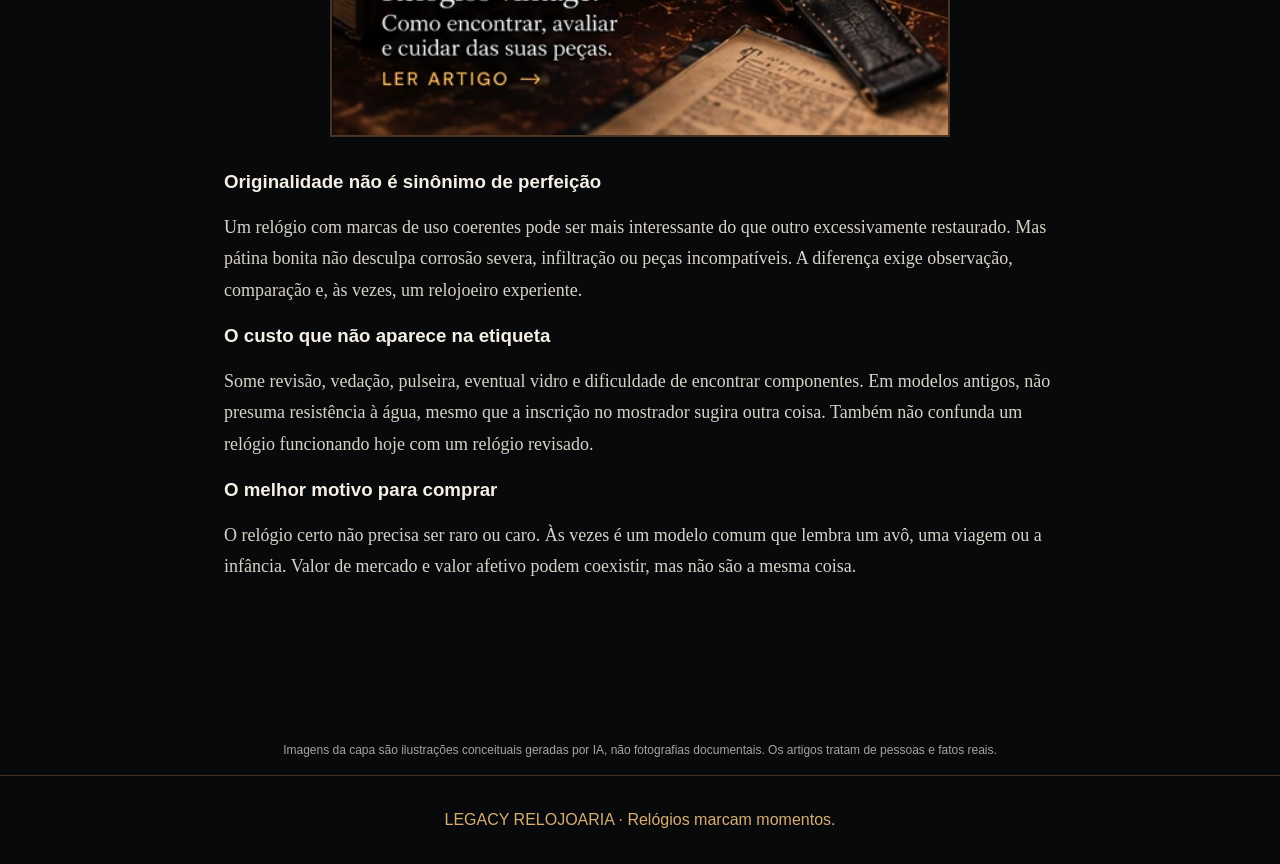
==== commit 37702e78: "Add files via upload" ====
--- a/index.html
+++ b/index.html
@@ -1,3 +1,39 @@
-<!doctype html><html lang="pt-BR"><head><meta charset="utf-8"><meta name="viewport" content="width=device-width,initial-scale=1"><meta name="theme-color" content="#0b0908"><meta name="description" content="Legacy Relojoaria: histórias, cinema, design e cultura. Relógios marcam momentos."><title>Legacy Relojoaria — Relógios marcam momentos</title><style>
-*{box-sizing:border-box}html{scroll-behavior:smooth}body{margin:0;background:#0a0908;color:#eee4d7;font-family:Georgia,serif}a{color:inherit}.site{max-width:1000px;margin:auto;box-shadow:0 0 80px #000}.approved{position:relative}.approved>img{display:block;width:100%;height:auto}.hotspot{position:absolute;display:block;z-index:2;cursor:pointer}.hotspot:focus-visible{outline:2px solid #d5af70;outline-offset:-3px}.story1{left:3%;top:47.3%;width:31%;height:29.5%}.story2{left:35%;top:47.3%;width:31%;height:29.5%}.story3{left:67%;top:47.3%;width:30%;height:29.5%}.honu{left:3%;top:81.1%;width:27%;height:17%}.universe{left:30%;top:81.1%;width:67%;height:17%}.histnav{left:46%;top:0;width:15%;height:6.5%}.universenav{left:61%;top:0;width:17%;height:6.5%}.contactnav{left:78%;top:0;width:19%;height:6.5%}.explore{left:3%;top:35%;width:22%;height:4.5%}.final{background:linear-gradient(120deg,#0a0908,#17120f);border-top:1px solid #57432d;padding:35px 4% 42px}.eyebrow{font:11px Arial,sans-serif;letter-spacing:.23em;color:#d5af70}.final h2{font-size:clamp(36px,6vw,74px);font-weight:normal;margin:12px 0}.final p{font-size:clamp(16px,2.2vw,22px);line-height:1.45;color:#c8beb3;max-width:720px}.photo-grid{display:grid;grid-template-columns:1fr 1.4fr;gap:12px;margin-top:25px;align-items:stretch}.photo-grid figure{margin:0;min-width:0;background:#050505}.photo-grid img{width:100%;height:100%;max-height:530px;object-fit:cover;display:block}.photo-grid figure:first-child img{object-position:center 22%}.photo-grid figure:last-child img{object-position:center 45%}.footer{padding:30px 4% 40px;border-top:1px solid #473726;text-align:center}.footer img{width:70px;height:70px;object-fit:cover;border-radius:50%;margin:0 auto 14px}.footer strong{font-size:19px;font-weight:normal;letter-spacing:.12em}.footer p{color:#c5b59e;font-size:15px}.socials{display:flex;gap:12px;justify-content:center;flex-wrap:wrap;margin-top:22px}.socials a{border:1px solid #9e7949;padding:12px 18px;text-decoration:none;color:#e0bf87;font:12px Arial,sans-serif;letter-spacing:.14em}.socials a:hover{background:#241a10;border-color:#e0bf87;transform:translateY(-2px)}.socials a{display:inline-flex;align-items:center;justify-content:center;width:54px;height:54px;padding:0;border-radius:50%;transition:background .2s,border-color .2s,transform .2s}.socials svg{width:25px;height:25px}@media(max-width:520px){.final{padding:26px 4%}.photo-grid{gap:6px}.photo-grid img{max-height:380px}.footer{padding:24px 4% 35px}}
-</style></head><body><main class="site"><div class="approved"><img src="[data-uri]" alt="Legacy Relojoaria: O tempo passa. As histórias ficam. Conteúdos em destaque: O relógio da vovó voltou, Tissot PRX e Brasil 1987. Universo Legacy com os Honolulu, GADA the Duck, Diver Shark, Dress Horse e Sky Eagle."><a class="hotspot histnav" href="#historias" aria-label="Ir para histórias"></a><a class="hotspot universenav" href="#universo" aria-label="Ir para universo Legacy"></a><a class="hotspot contactnav" href="#contato" aria-label="Ir para redes sociais e contato"></a><a class="hotspot explore" href="#historias" aria-label="Explorar conteúdos"></a><a class="hotspot story1" id="historias" href="https://www.instagram.com/legacy.relojoaria/" target="_blank" rel="noopener" aria-label="O relógio da vovó voltou — Instagram"></a><a class="hotspot story2" href="https://www.instagram.com/legacy.relojoaria/" target="_blank" rel="noopener" aria-label="Tissot PRX — Instagram"></a><a class="hotspot story3" href="https://www.instagram.com/legacy.relojoaria/" target="_blank" rel="noopener" aria-label="Brasil 1987 — Instagram"></a><a class="hotspot honu" id="universo" href="#contato" aria-label="Os Honolulu"></a><a class="hotspot universe" href="#contato" aria-label="Personagens Legacy"></a></div><section class="final" id="brando"><div class="eyebrow">CINEMA &amp; BANCADA</div><h2>M. BRANDO</h2><p>Quando o cinema encontra a relojoaria. Um relógio artesanal inspirado na atmosfera de <em>Apocalypse Now</em>.</p><div class="photo-grid"><figure><img src="[data-uri]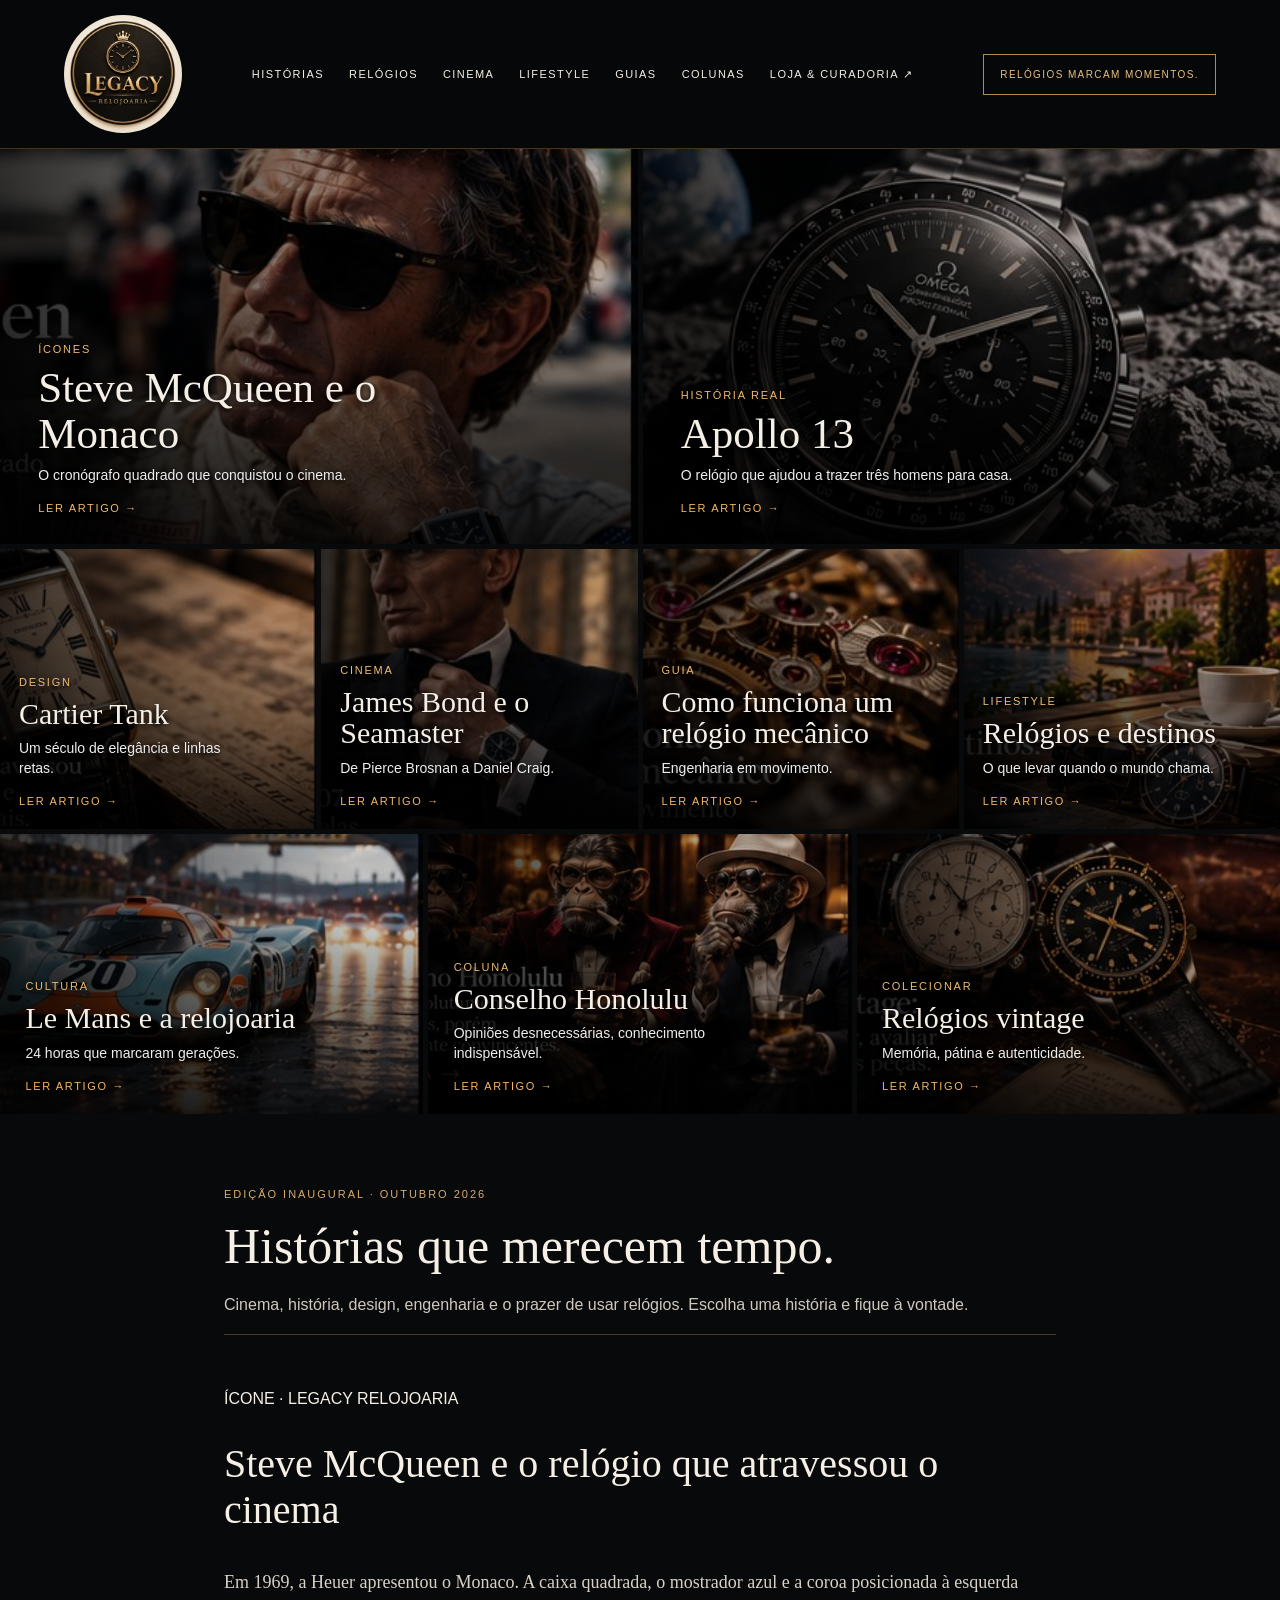
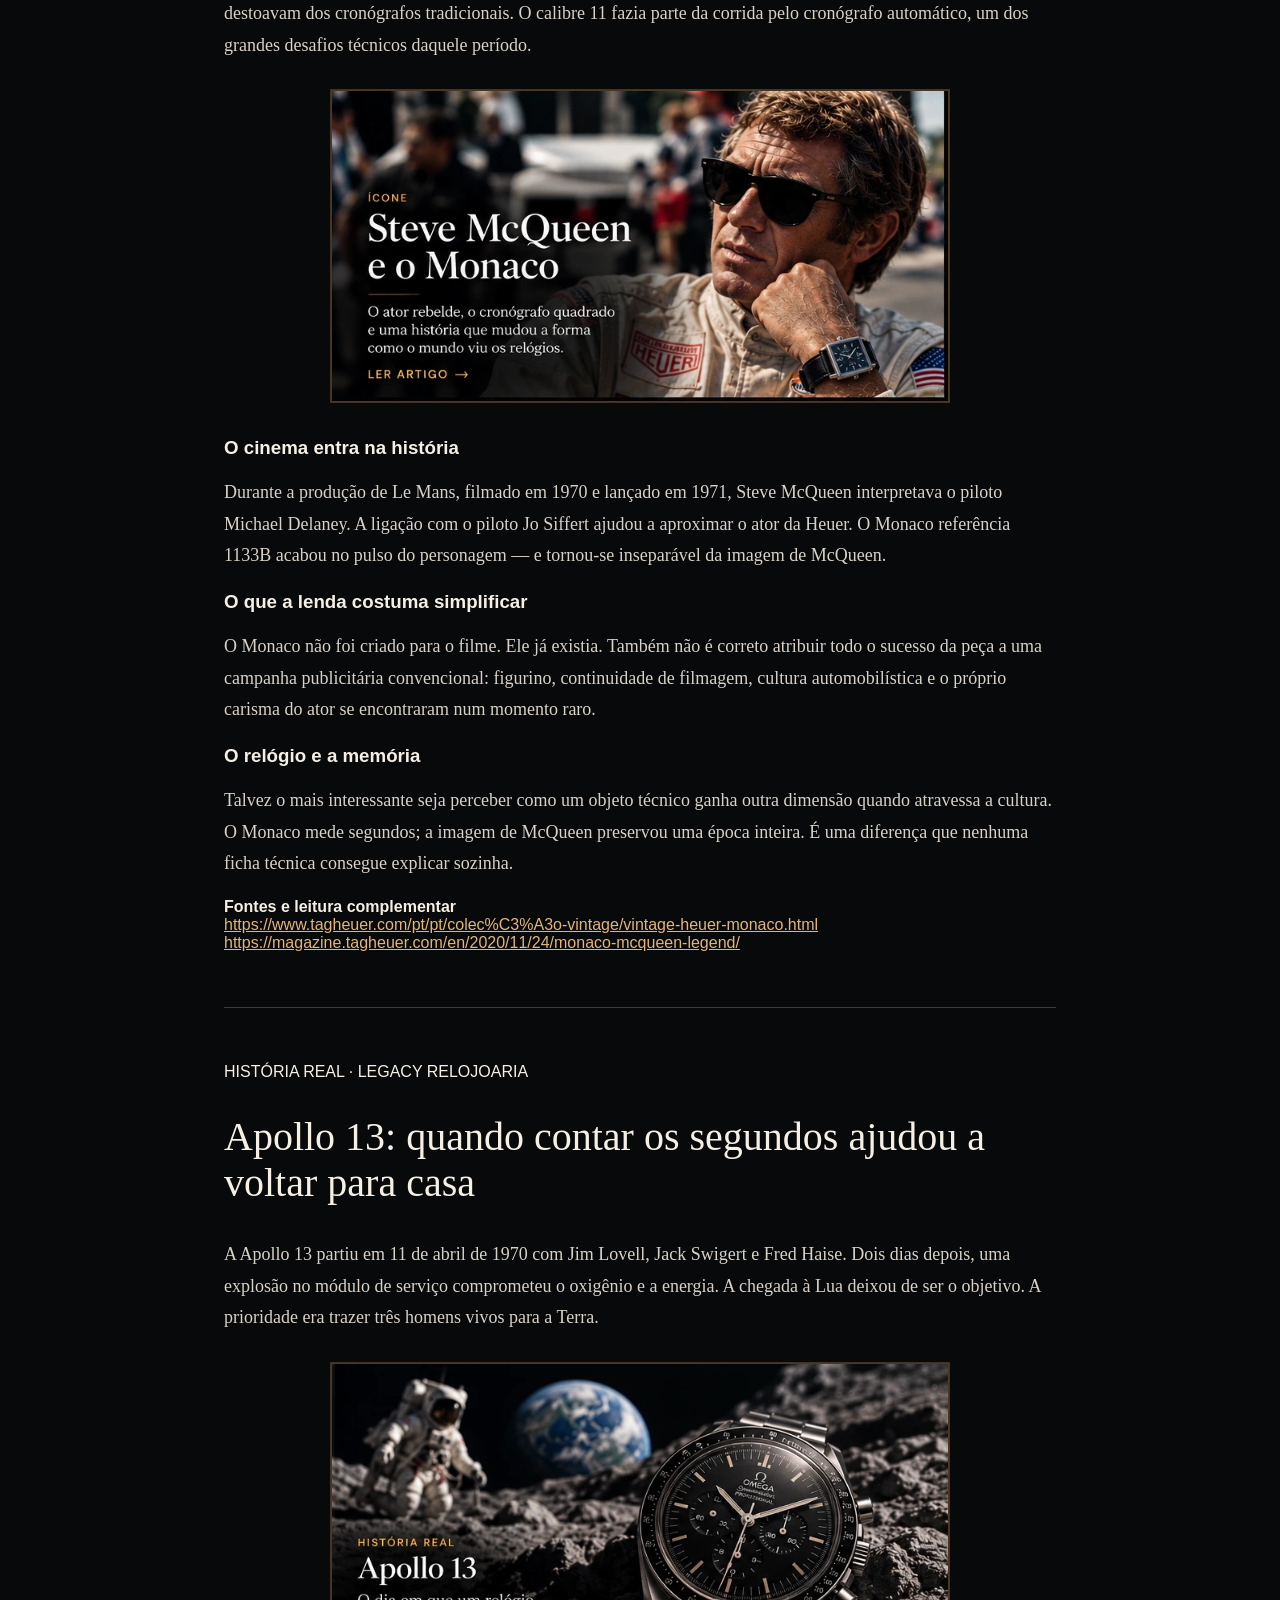
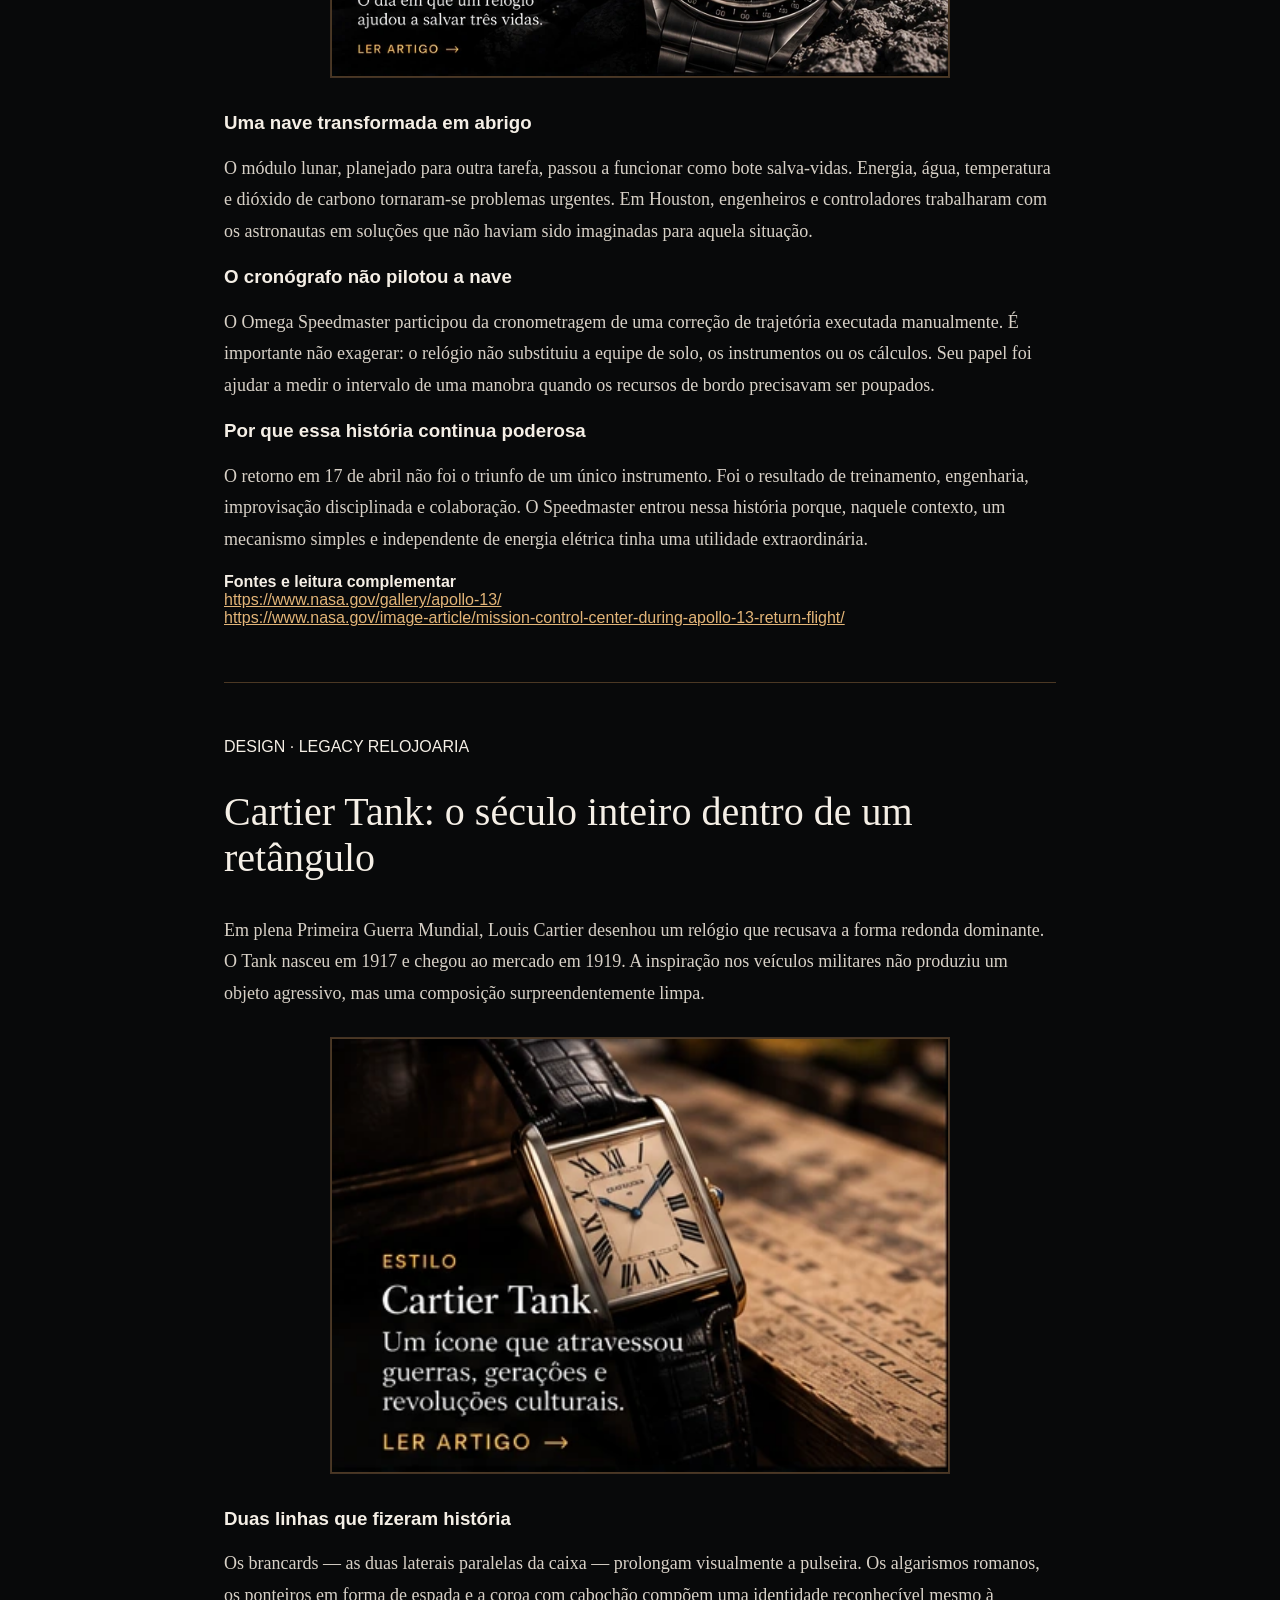
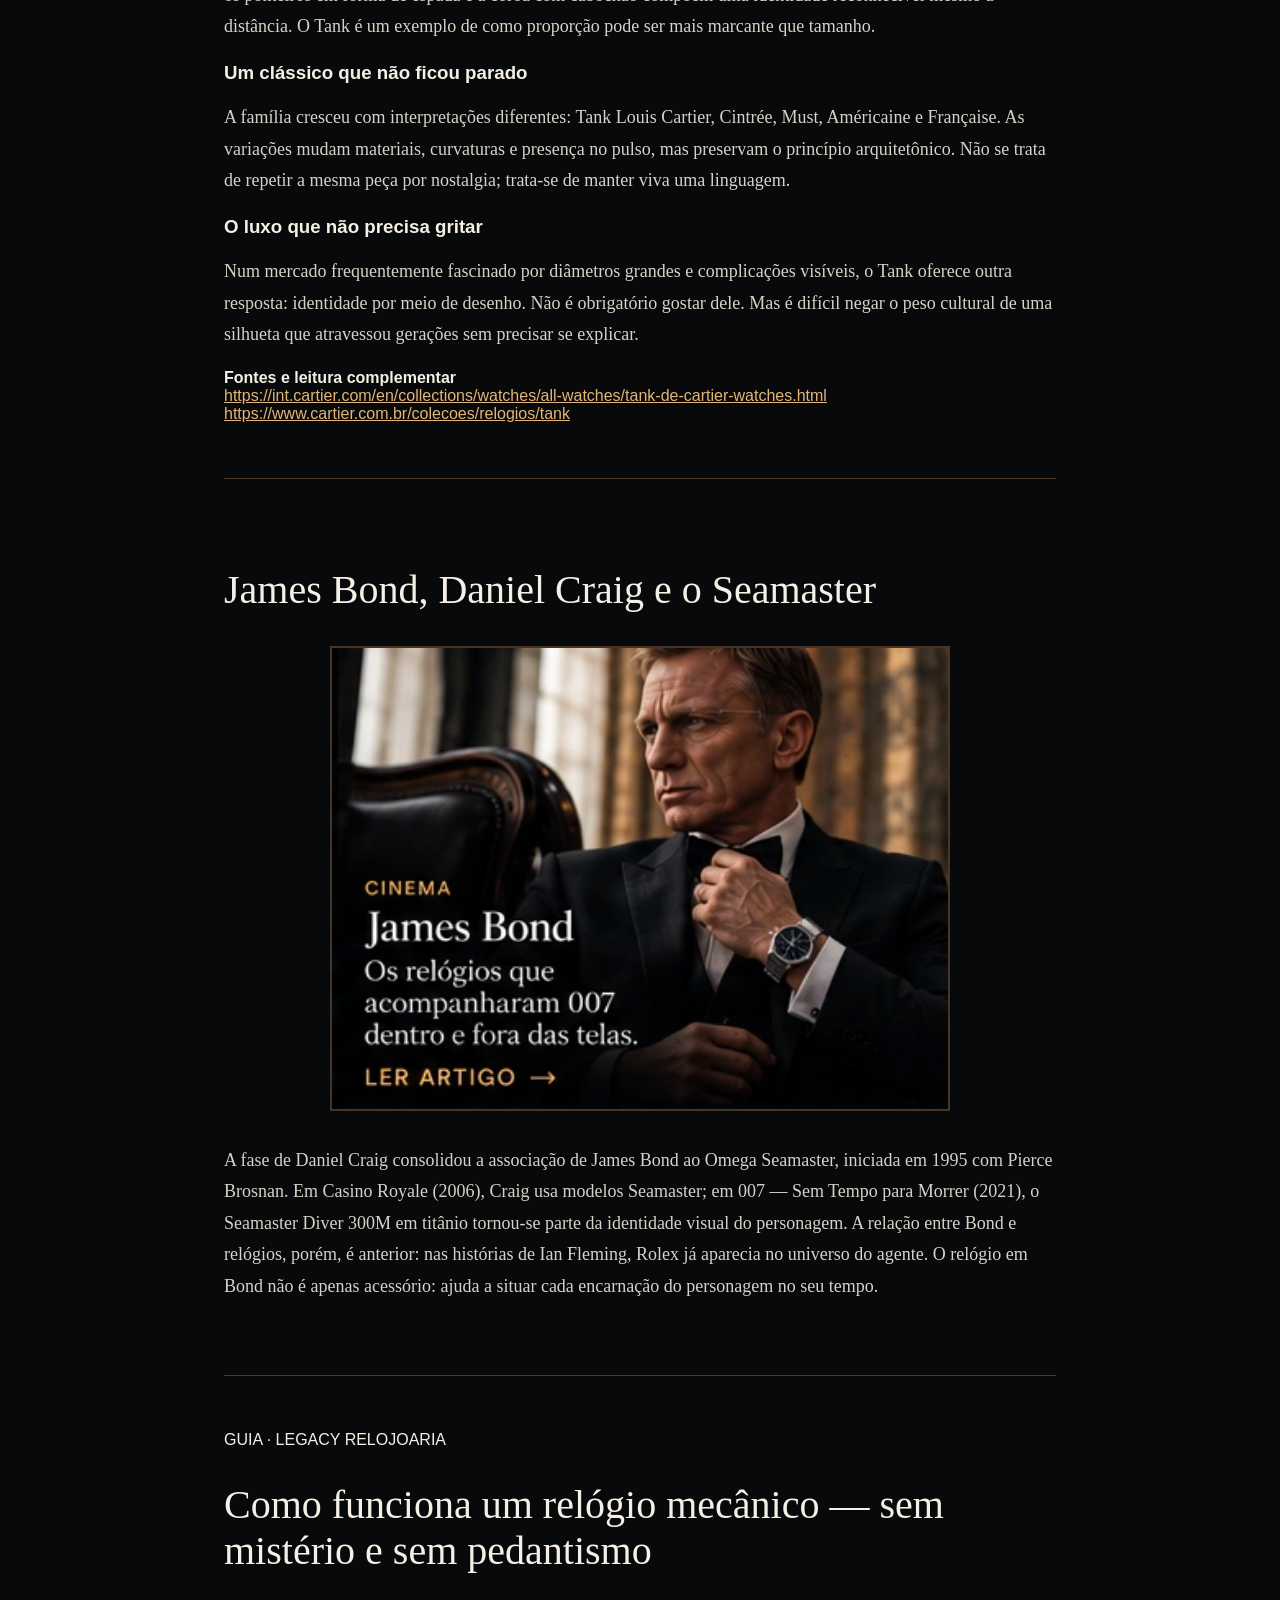
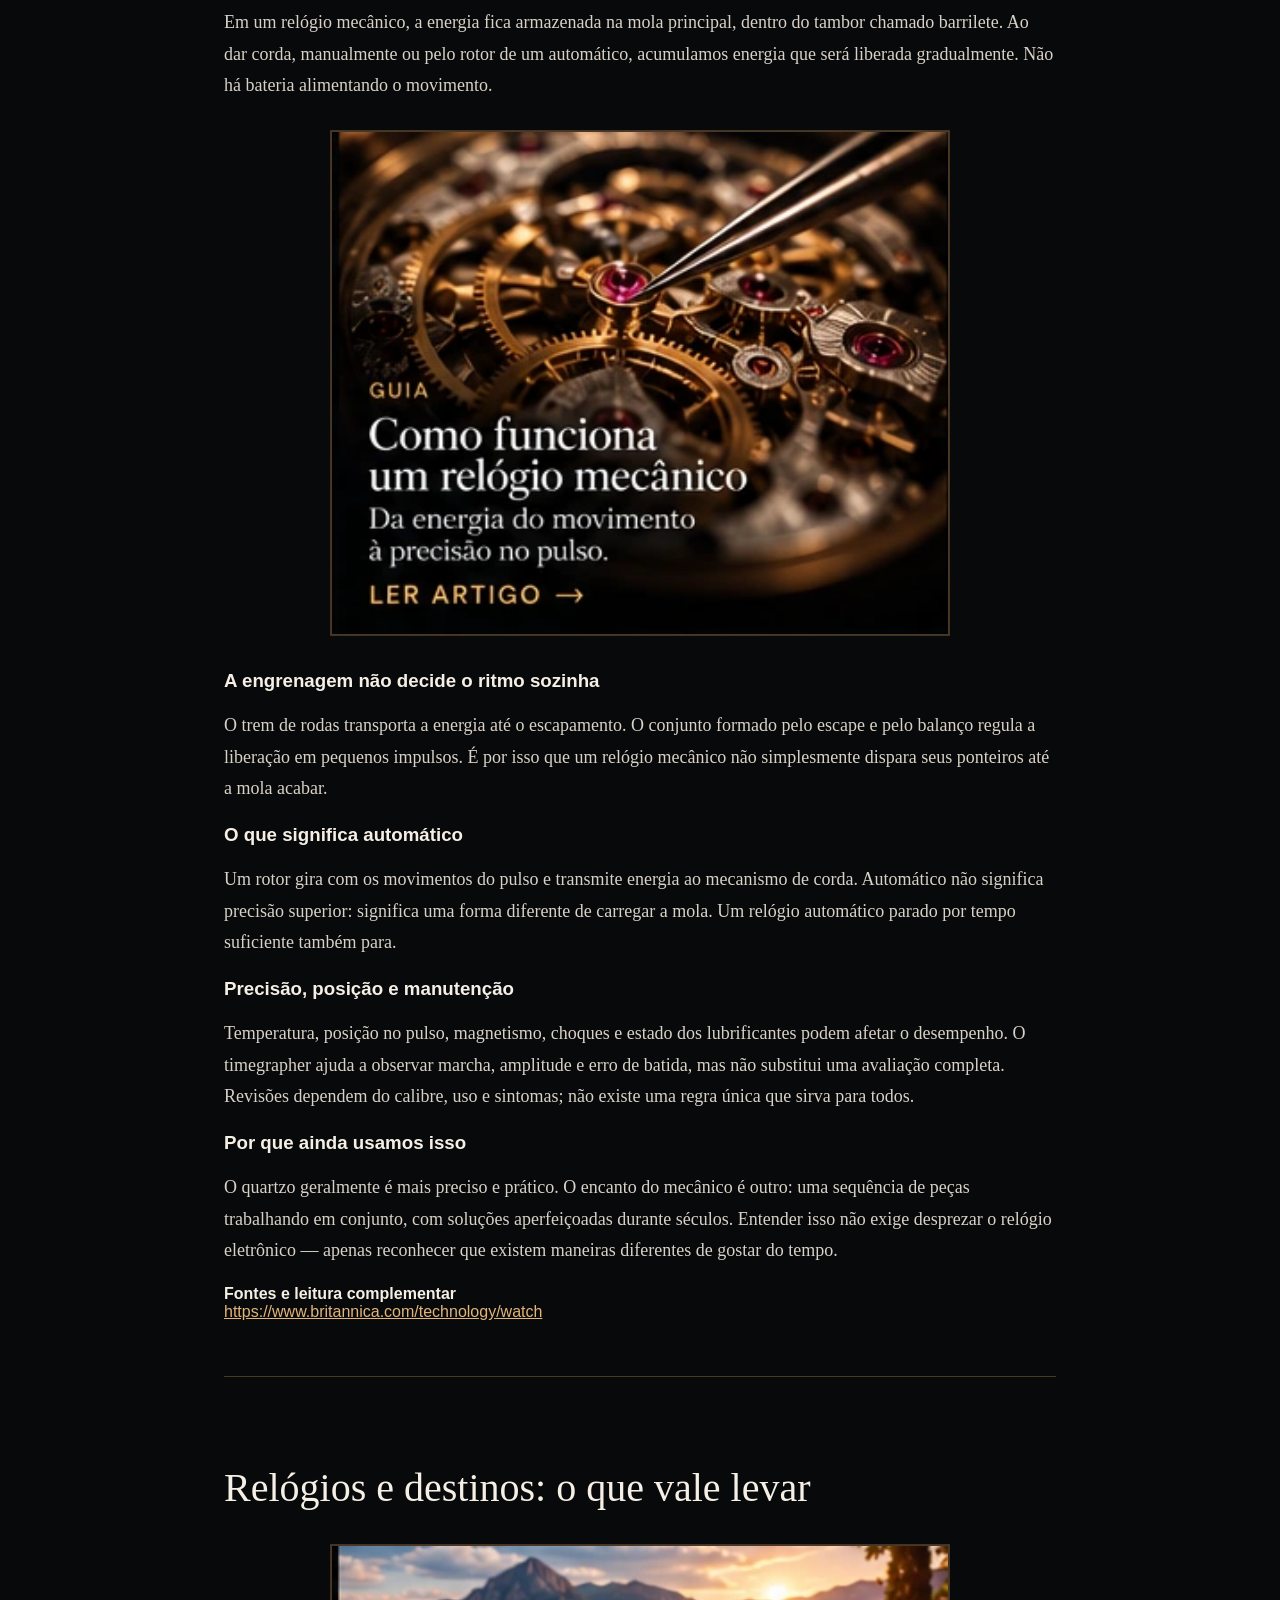
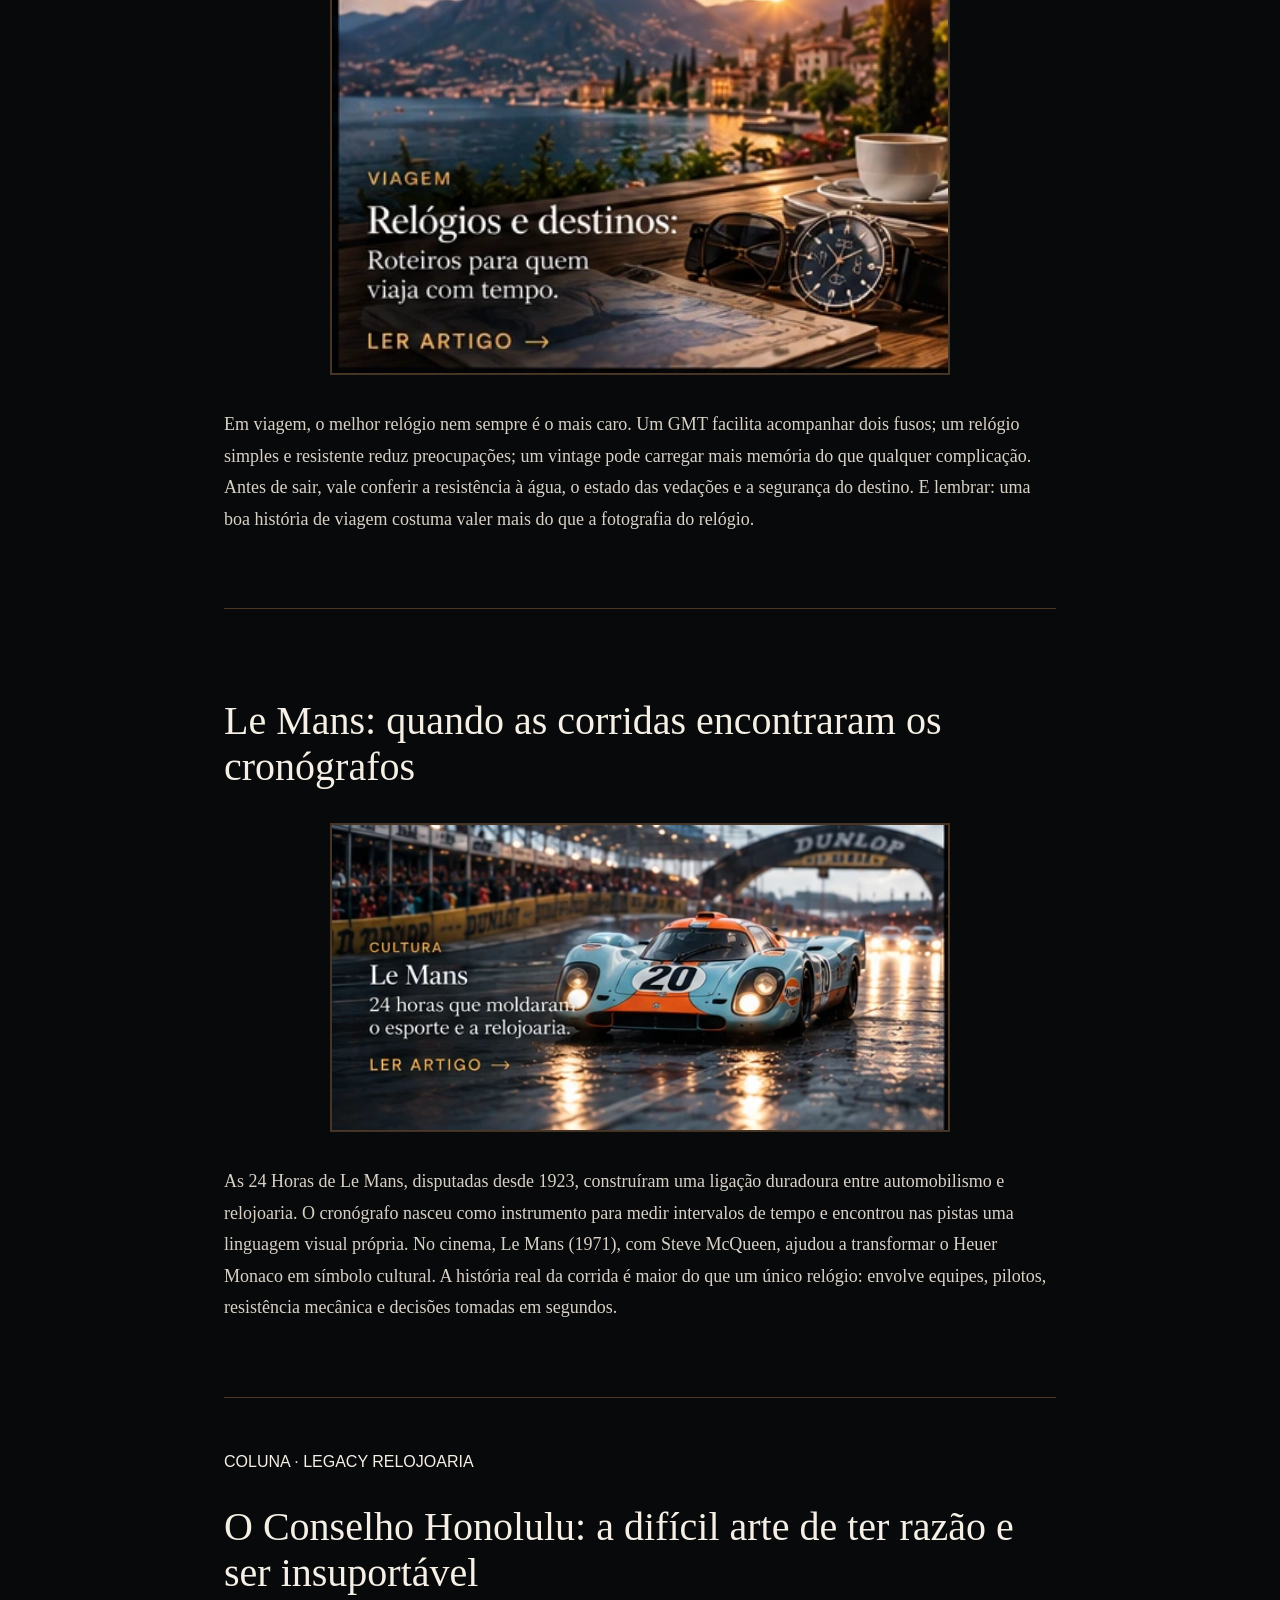
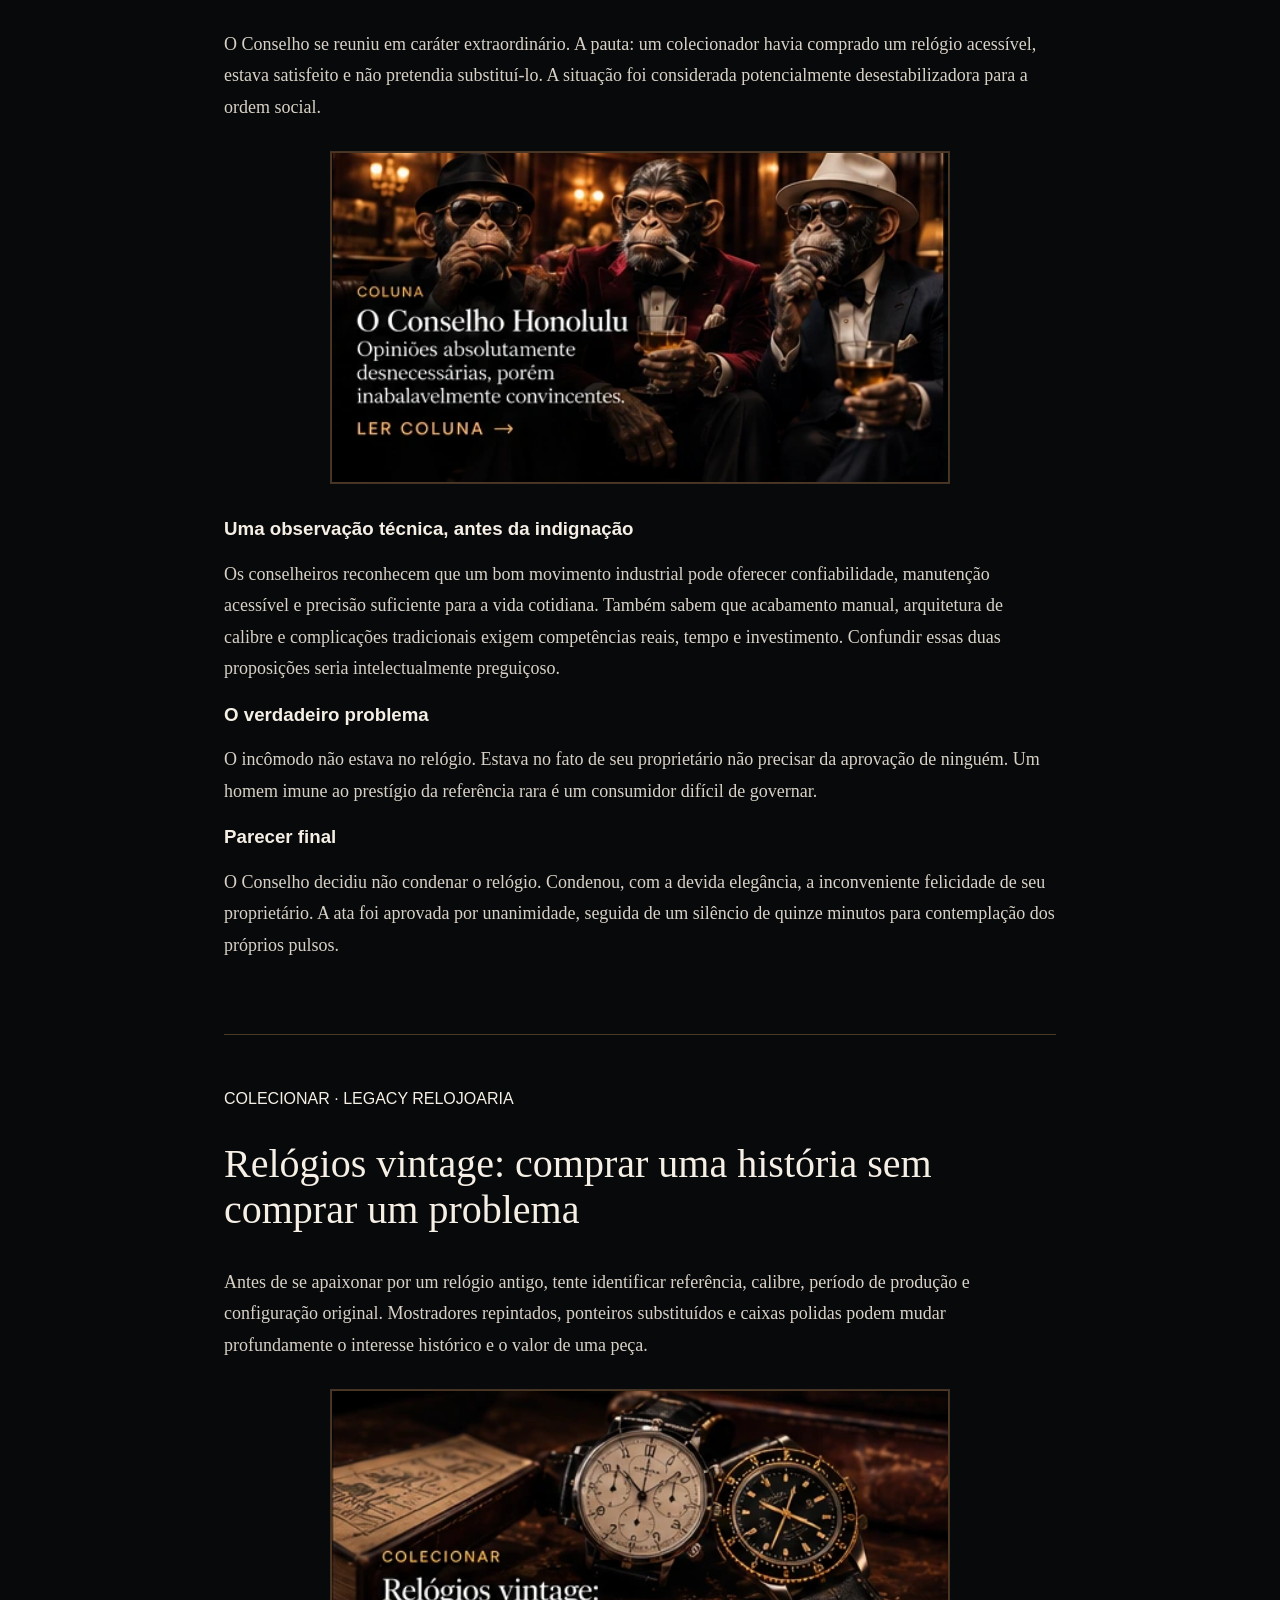
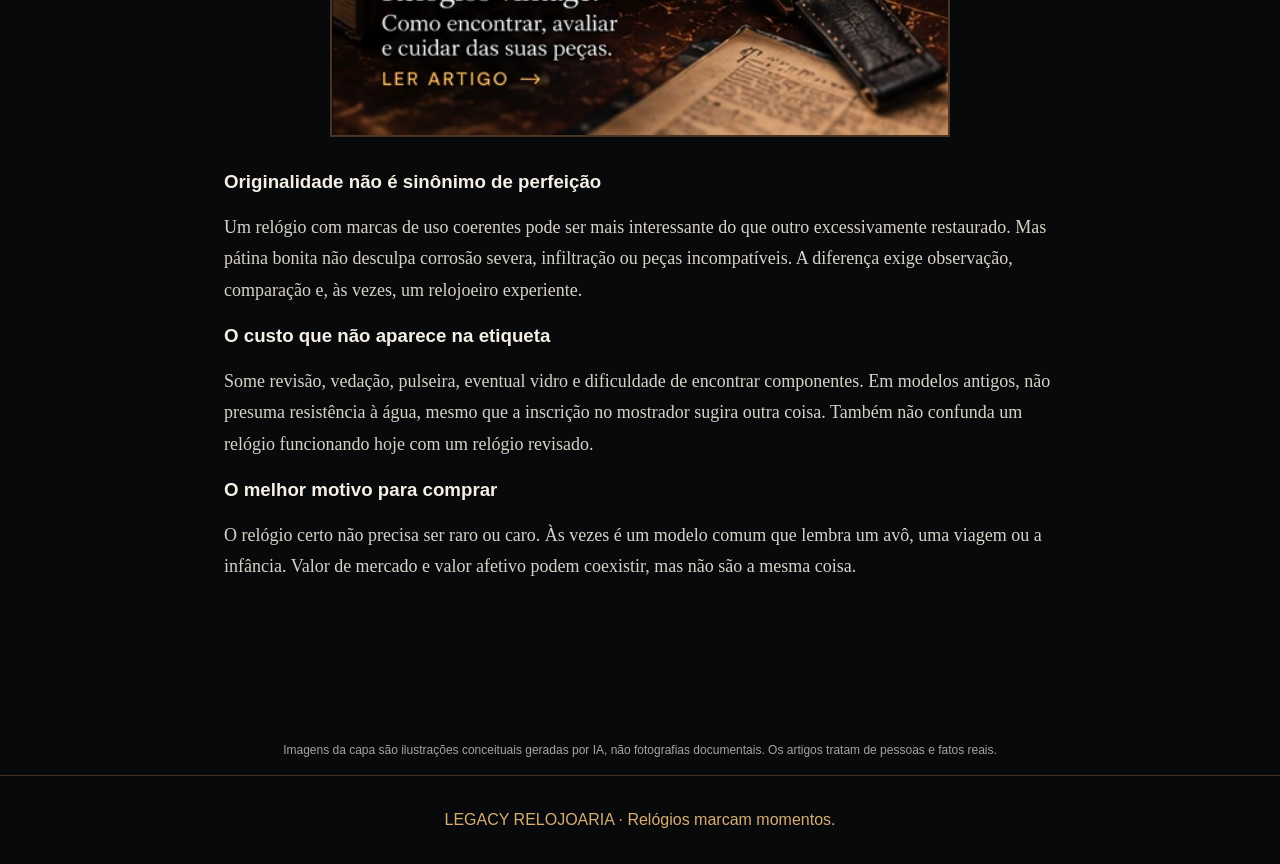
==== commit 6ca674ad: "Publicar loja Legacy com 56 indicações e acesso separado ao editorial" ====
--- a/index.html
+++ b/index.html
@@ -36,4 +36,4 @@
 .story-visual{width:100%;max-width:620px;margin:28px auto 34px!important;overflow:visible!important;box-sizing:border-box}
 .story-visual img{display:block;width:100%!important;height:auto!important;max-height:none!important;object-fit:contain!important;object-position:center!important}
 @media(max-width:680px){.story-visual{width:100%;max-width:100%;margin:22px auto 30px!important}.story-visual img{height:auto!important}}
-</style></head><body><header><a aria-label="Legacy Relojoaria" class="brand" href="#inicio"><img alt="Legacy Relojoaria" src="[data-uri]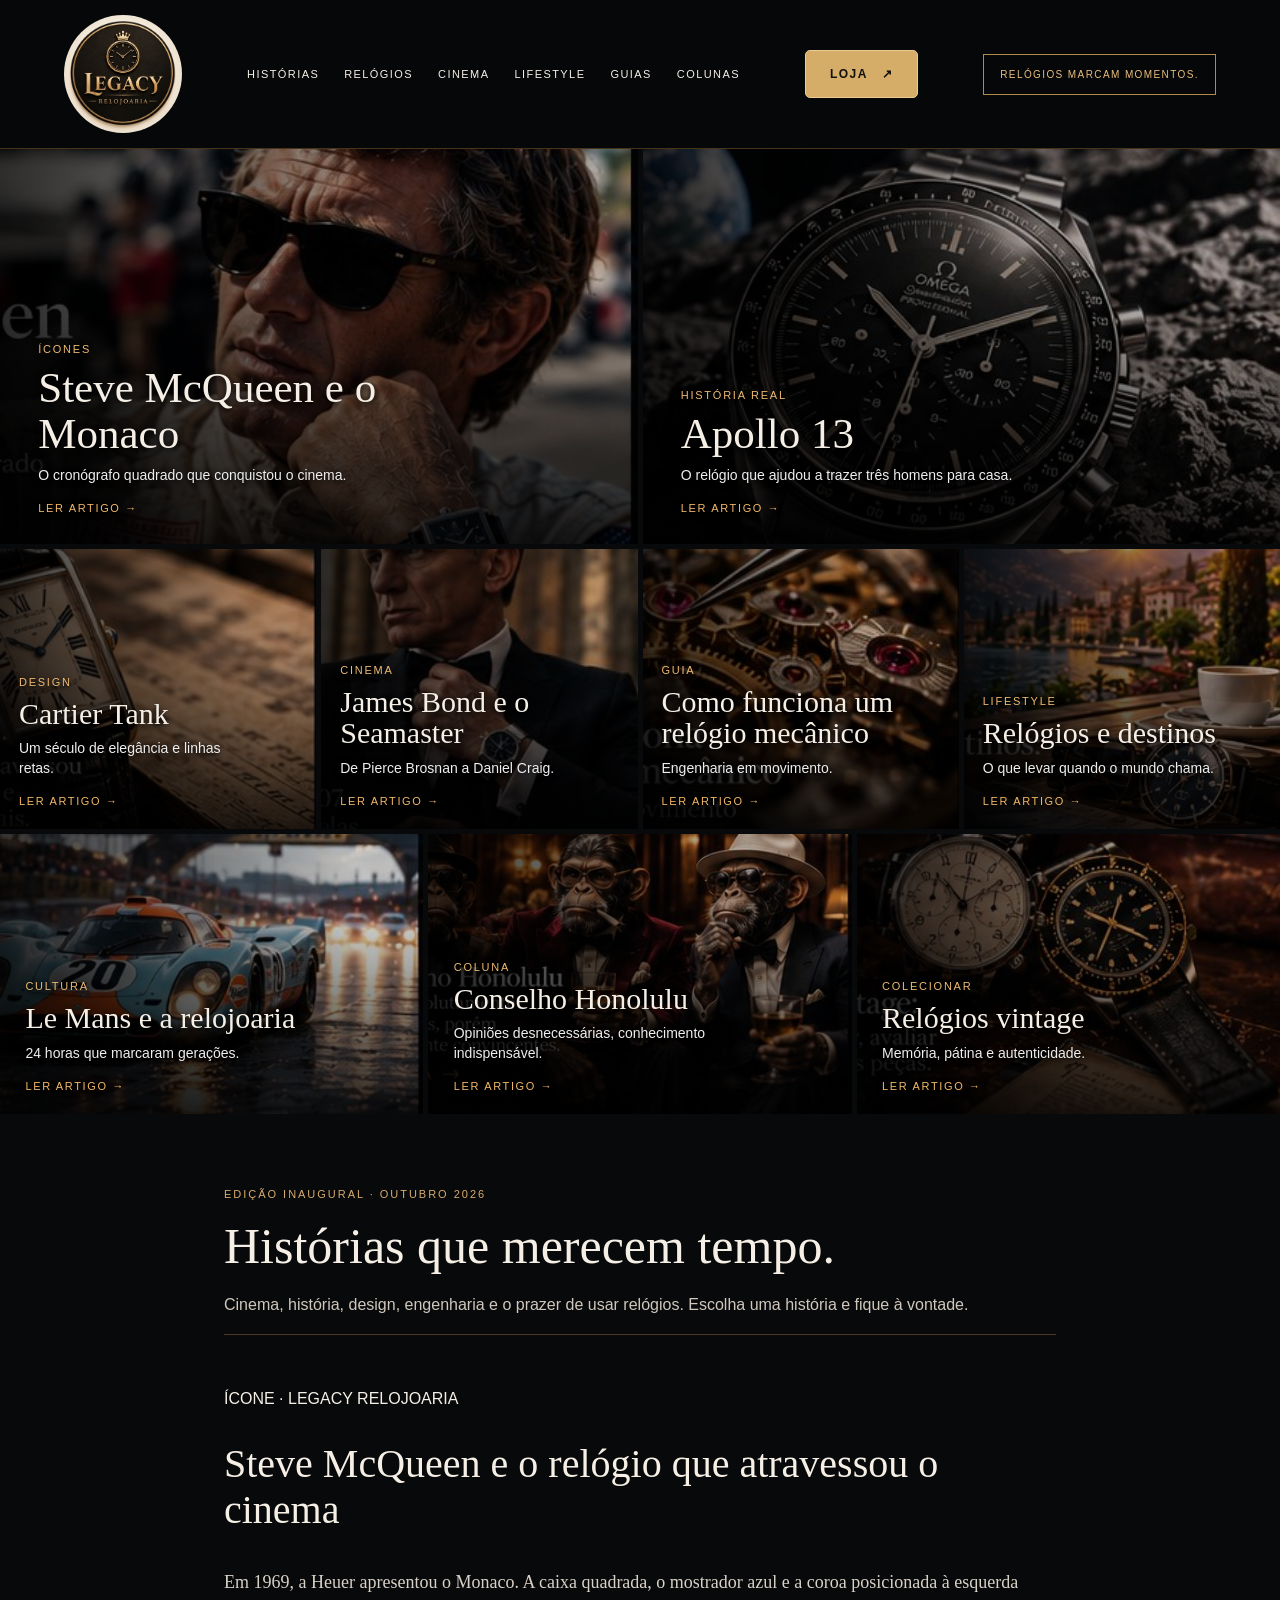
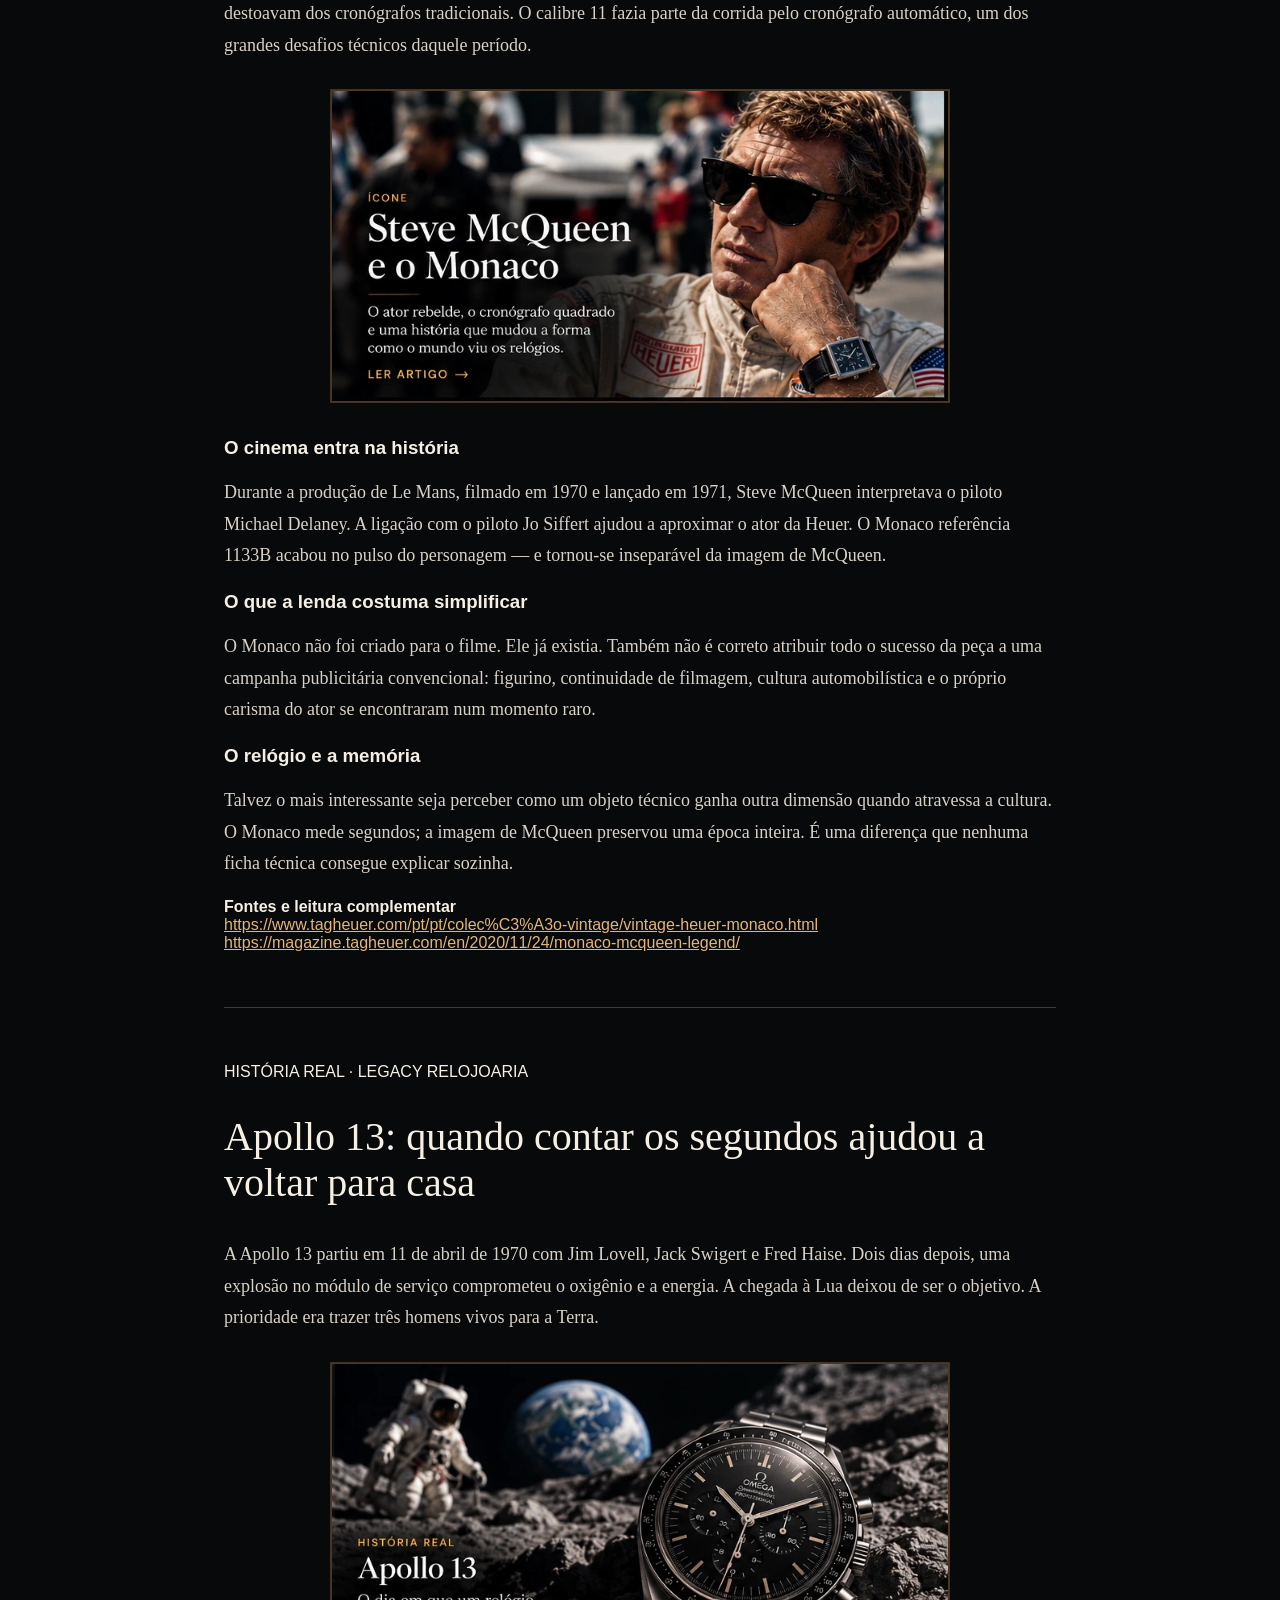
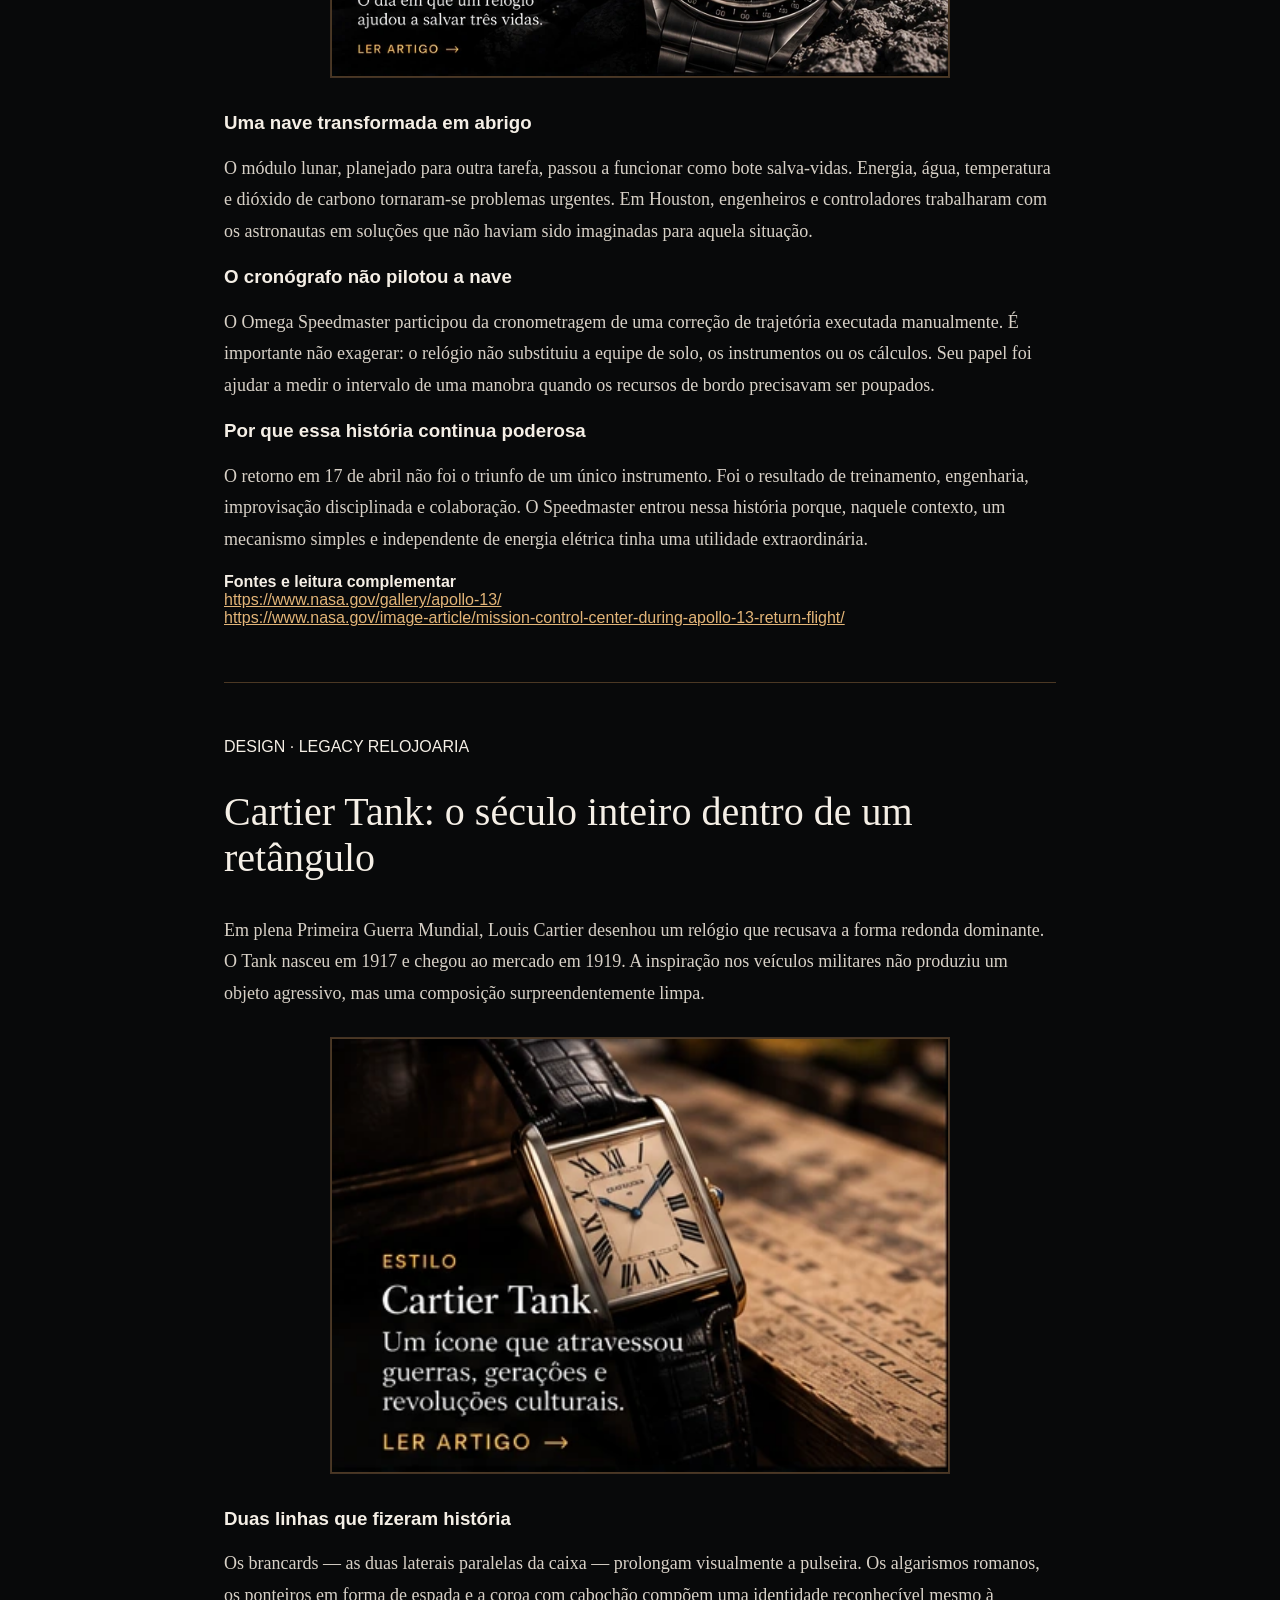
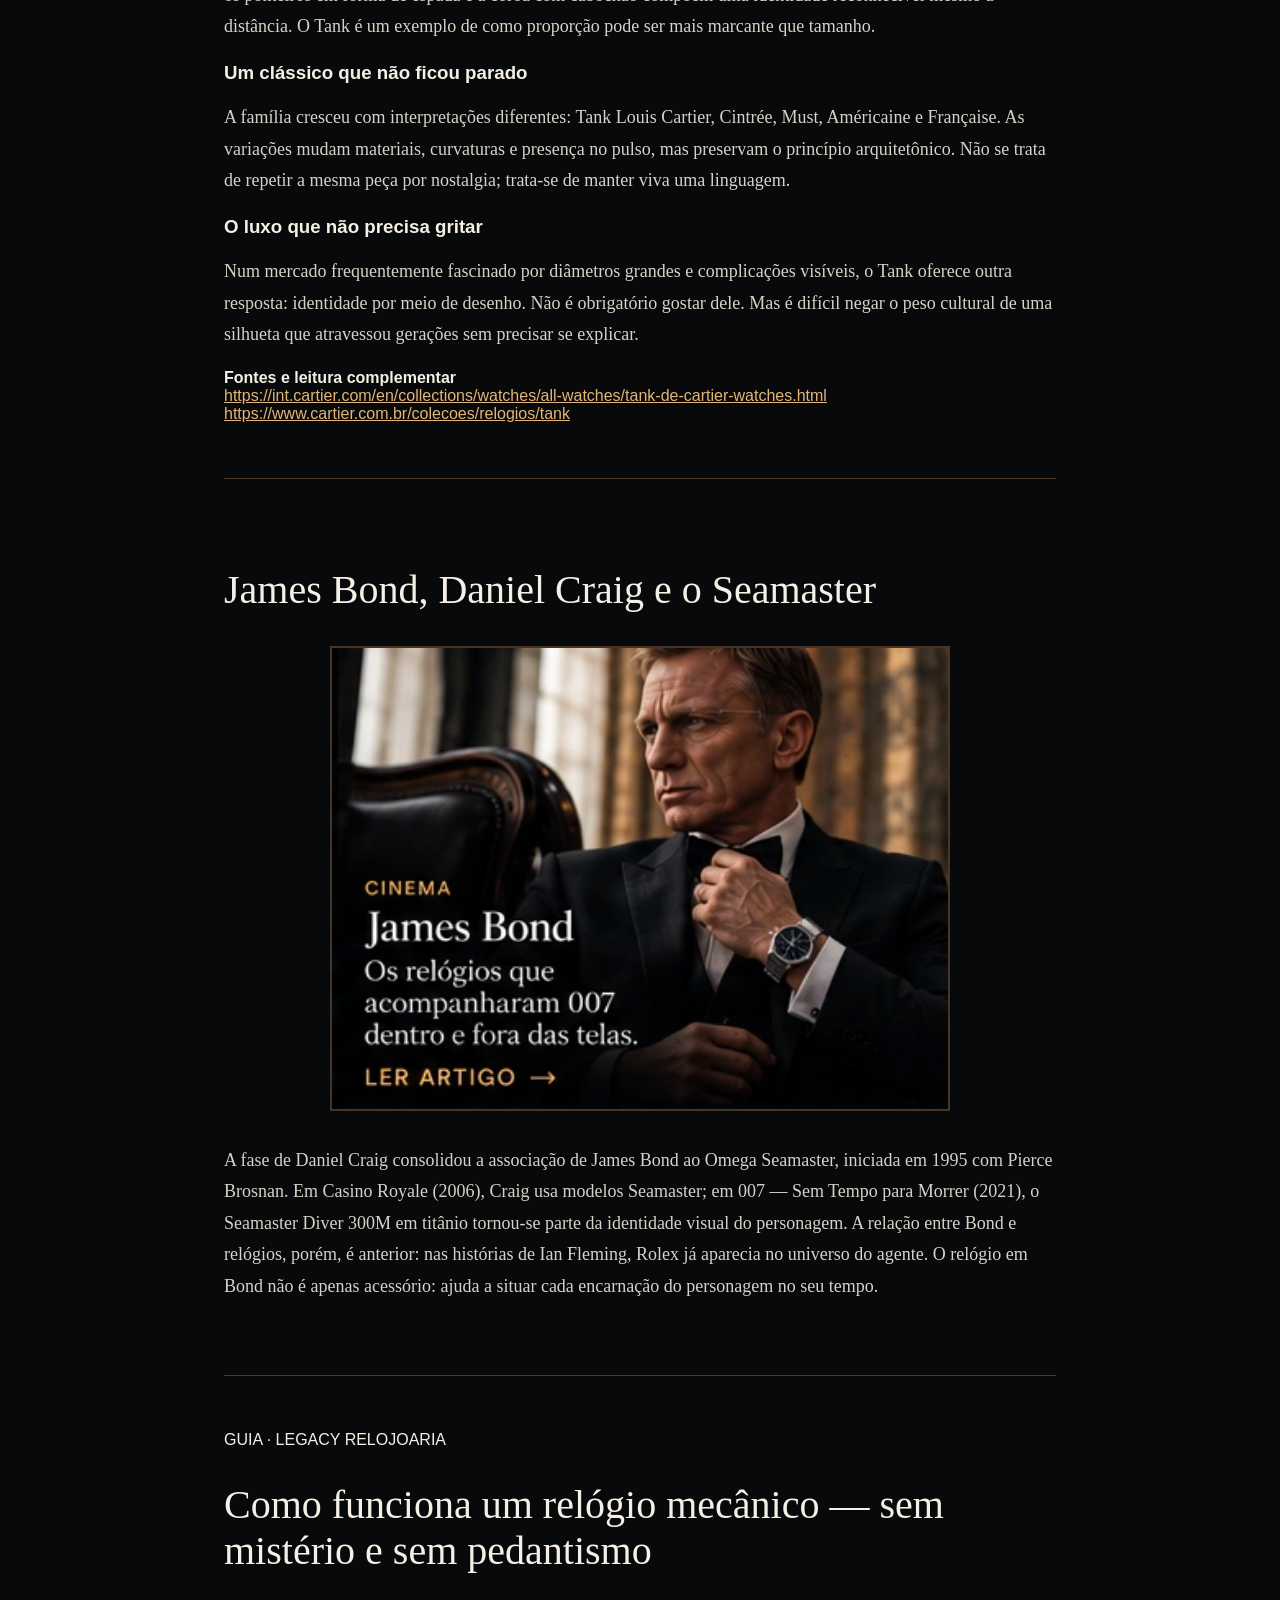
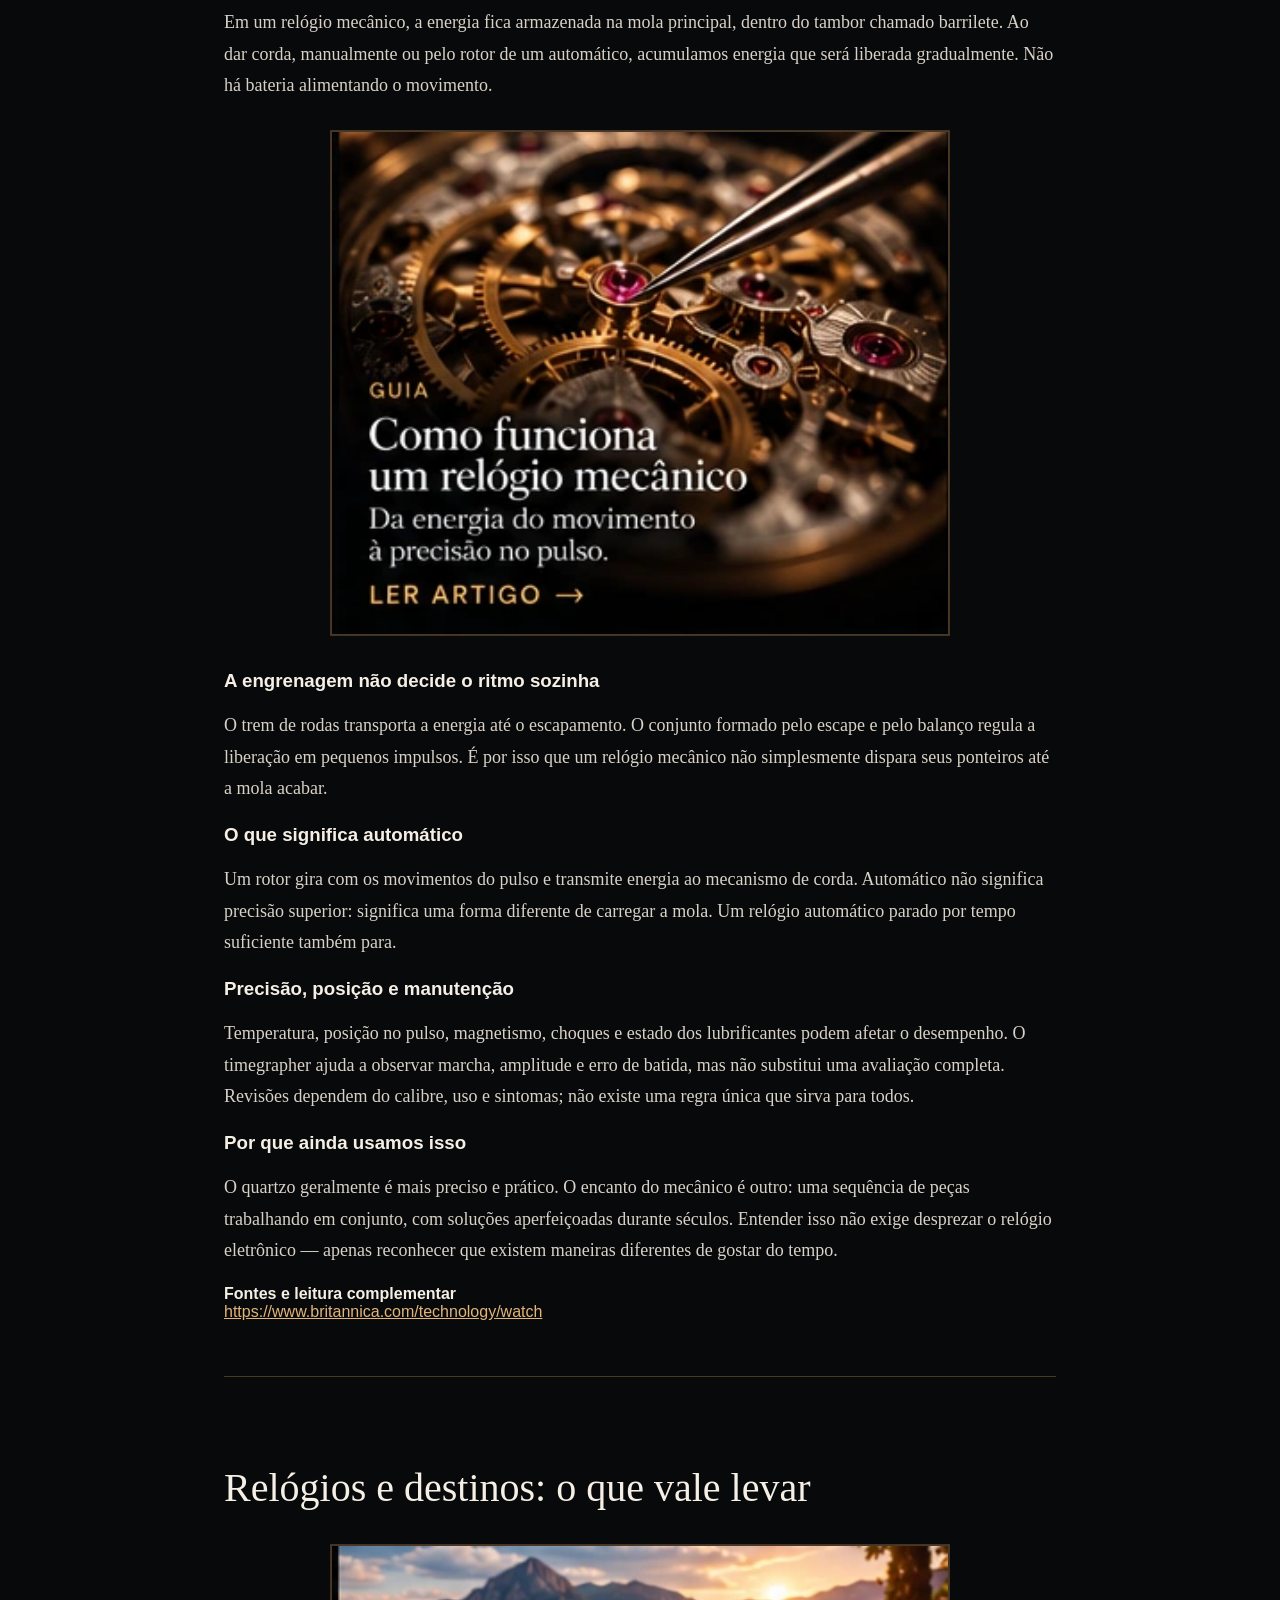
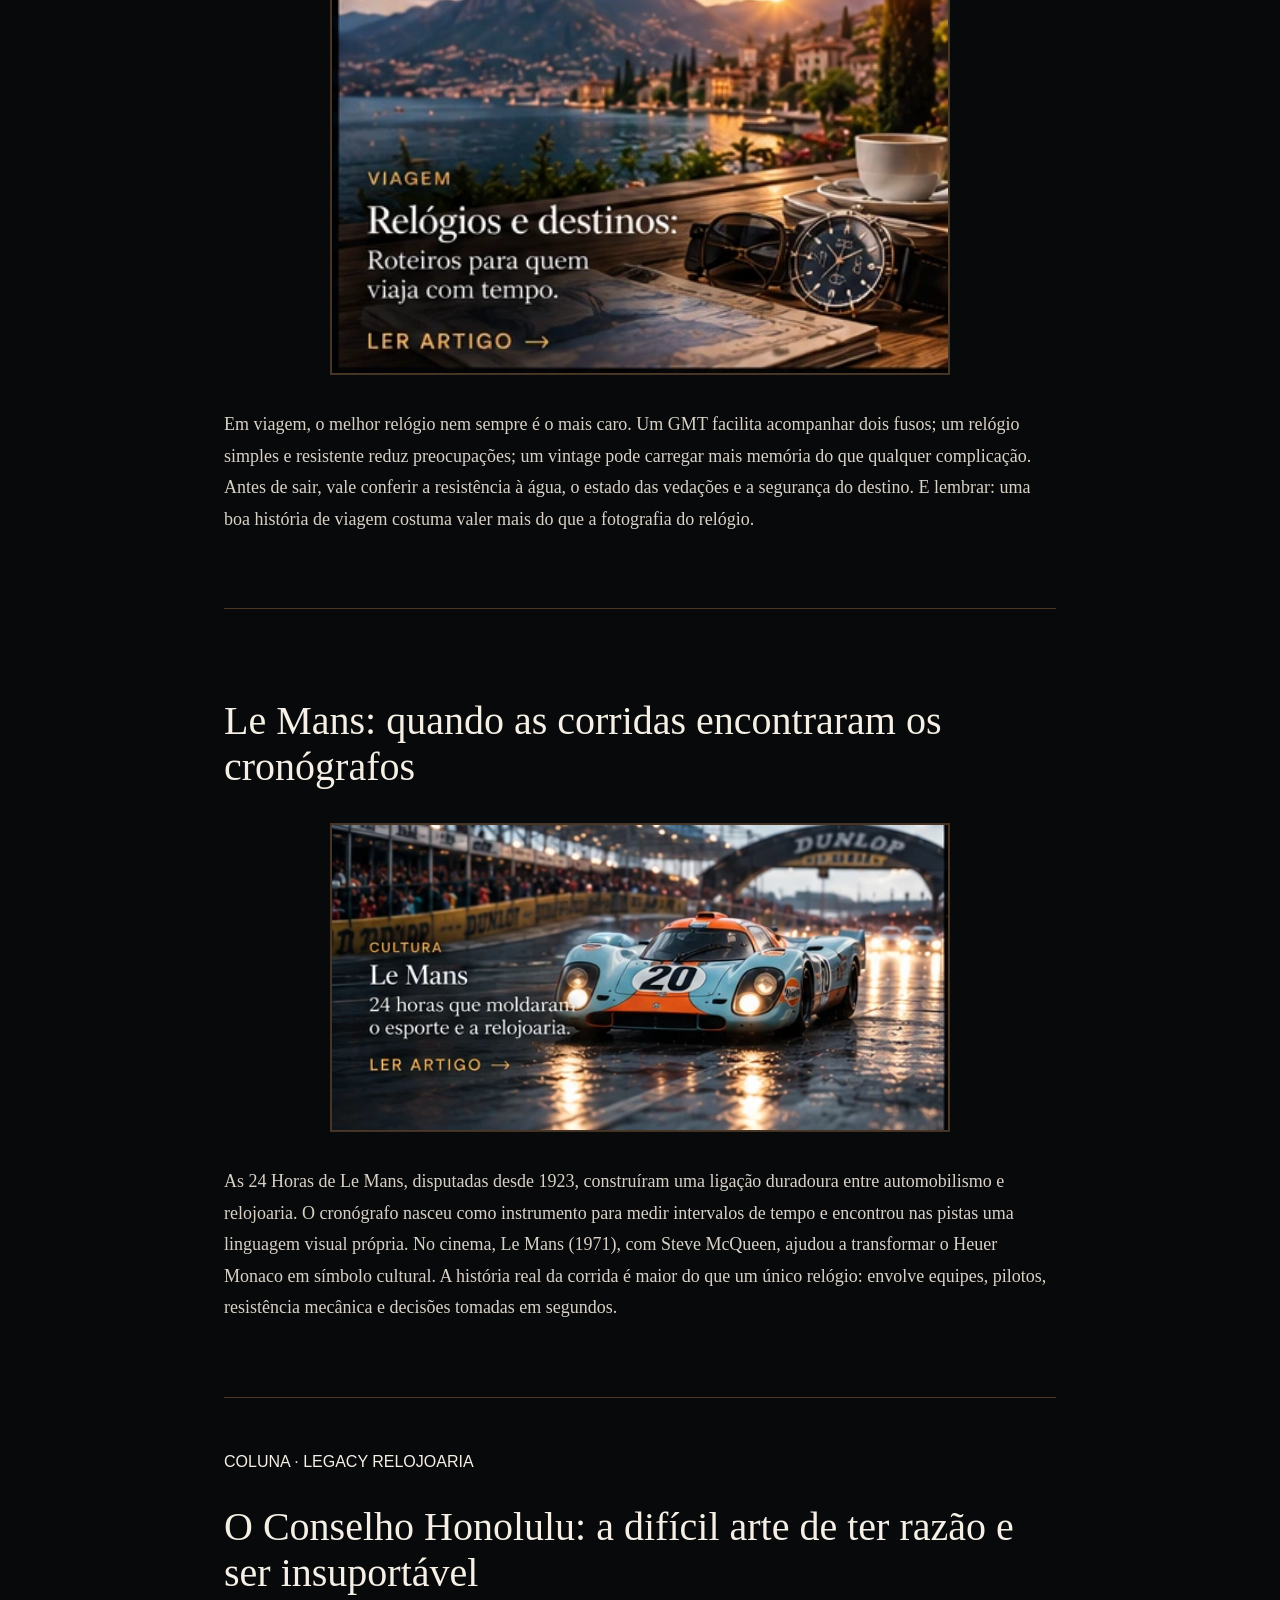
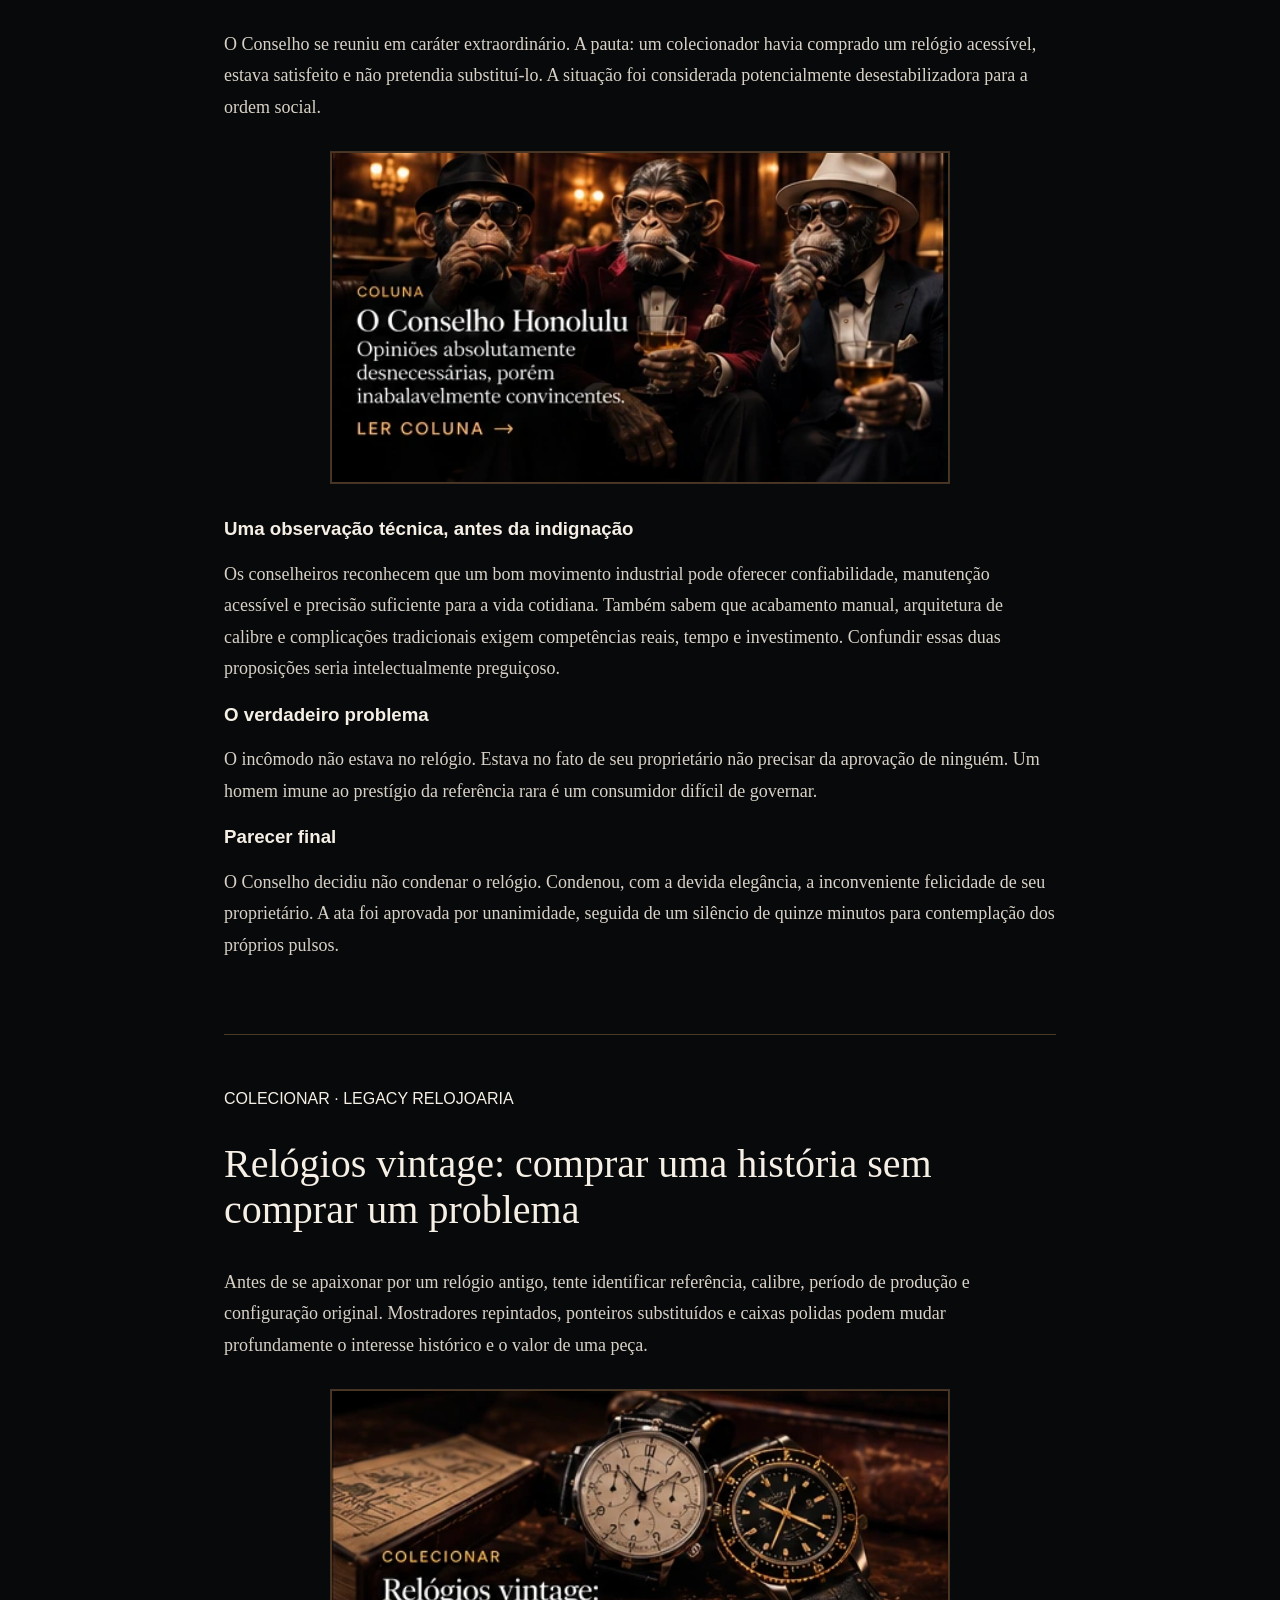
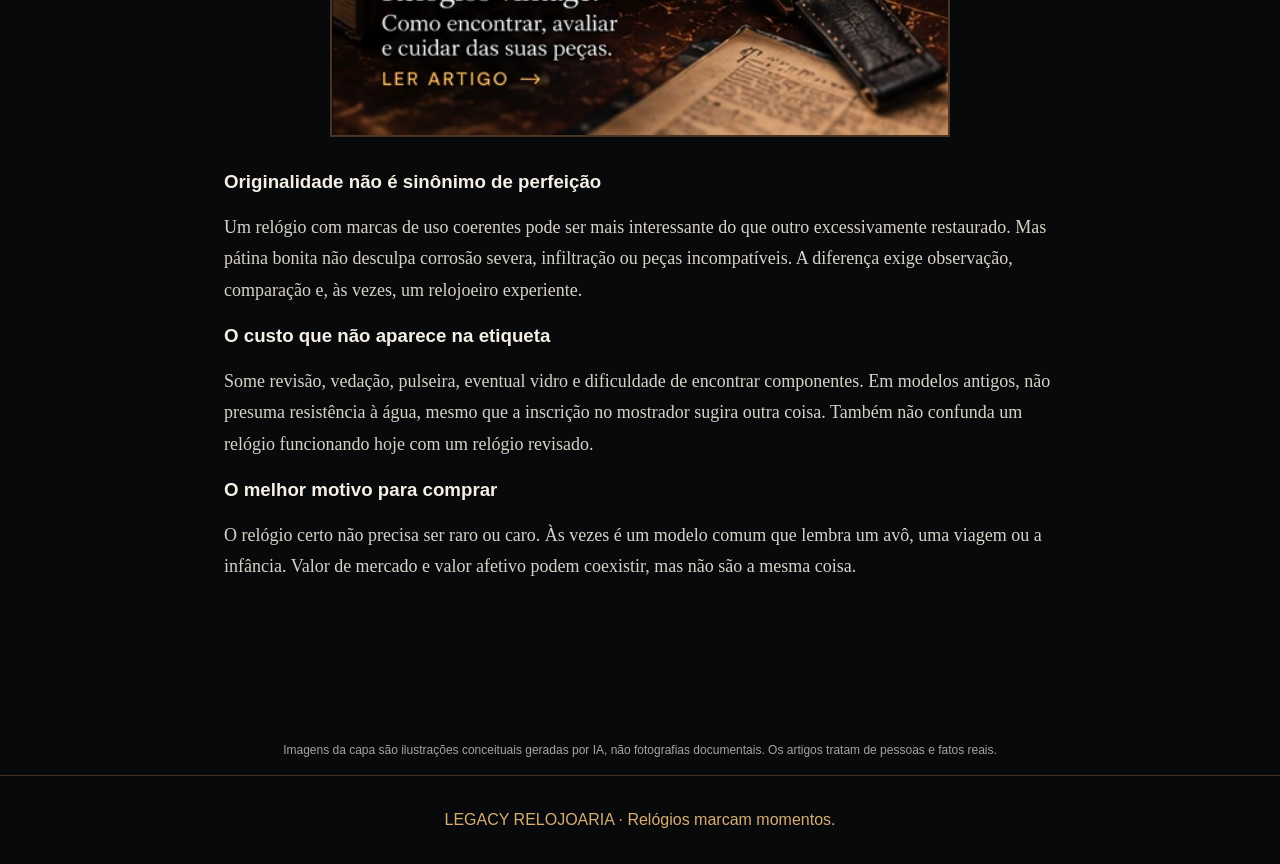
==== commit bfacca2d: "Destacar botão Loja no cabeçalho para acesso direto no celular" ====
--- a/index.html
+++ b/index.html
@@ -1,6 +1,6 @@
 <!DOCTYPE html>
 
-<html lang="pt-BR"><head><meta charset="utf-8"/><meta content="width=device-width,initial-scale=1" name="viewport"/><title>Legacy Relojoaria — Relógios marcam momentos.</title><style>*{box-sizing:border-box}html{scroll-behavior:smooth}body{margin:0;background:#08090a;color:#f5efe6;font-family:Arial,sans-serif}a{text-decoration:none;color:inherit}header{background:#060708;display:flex;align-items:center;justify-content:space-between;gap:25px;padding:15px 5%;border-bottom:1px solid #47321a}.brand{display:block;line-height:0}.brand img{display:block;width:118px;max-width:100%;height:auto;border-radius:50%}.nav{display:flex;gap:25px;font:11px Arial;letter-spacing:.13em}.nav a:hover{color:#e9bd7c}.tag{border:1px solid #b18a4c;color:#e9bd7c;font:10px Arial;letter-spacing:.14em;padding:14px 16px}.mosaic{display:grid;grid-template-columns:repeat(12,minmax(0,1fr));gap:5px}.tile{position:relative;overflow:hidden;min-height:260px;background:#15110e}.tile.hero{grid-column:span 6;height:395px}.tile.middle{grid-column:span 3;height:280px}.tile.bottom{grid-column:span 4;height:280px}.tile img{width:100%;height:100%;object-fit:cover;display:block;transition:transform .4s}.tile:hover img{transform:scale(1.03)}.tile:after{content:'';position:absolute;inset:0;background:linear-gradient(90deg,rgba(0,0,0,.80),rgba(0,0,0,.18) 85%),linear-gradient(0deg,rgba(0,0,0,.8),transparent 70%)}.caption{position:absolute;z-index:1;left:6%;bottom:7%;max-width:75%;text-shadow:0 2px 6px #000}.caption .cat{display:block;font:11px Arial;letter-spacing:.16em;color:#efba70;margin-bottom:10px}.caption h2{font:normal 30px/1.05 Georgia,serif;margin:0 0 10px}.hero .caption h2{font-size:43px}.caption p{font:14px/1.4 Arial;color:#eee;margin:0 0 13px}.caption .read{font:11px Arial;letter-spacing:.15em;color:#f2b866}.editorial{max-width:880px;margin:auto;padding:70px 24px}.eyebrow{color:#d9ac6e;font:11px Arial;letter-spacing:.18em}.editorial h1{font:normal 50px Georgia,serif;margin:15px 0}.intro{color:#d0c8bd;line-height:1.7}.essay{border-top:1px solid #4b3824;padding:55px 0;scroll-margin-top:15px}.essay h2{font:normal 40px/1.15 Georgia,serif}.essay p,.essay li{font:18px/1.75 Georgia,serif;color:#d8d1c7}.essay a{color:#e3b578;text-decoration:underline}.essay img{width:100%;max-width:100%;height:auto;display:block;border:1px solid #4b3824;background:#100d0a}.essay figcaption{font-size:12px;color:#c5b7a7}footer{padding:35px;text-align:center;color:#d6ad72;border-top:1px solid #40301e}.disclaimer{font:12px/1.6 Arial;color:#a9a39c;padding:15px 5%;text-align:center}@media(max-width:1000px){header{flex-wrap:wrap}.nav{order:3;width:100%;overflow-x:auto;white-space:nowrap;padding:9px 0}.tile.hero{grid-column:span 12}.tile.middle{grid-column:span 6}.tile.bottom{grid-column:span 12}}@media(max-width:600px){header{padding:17px 17px 8px;gap:12px}.brand img{width:94px}.tag{font-size:8px;max-width:135px;padding:9px;text-align:center;line-height:1.5}.nav{gap:19px;font-size:10px}.mosaic{gap:5px}.tile.hero,.tile.middle,.tile.bottom{grid-column:span 12;height:315px;min-height:0}.tile img{object-position:center}.tile:after{background:linear-gradient(0deg,rgba(0,0,0,.95),rgba(0,0,0,.05) 90%)}.caption{left:20px;bottom:20px;max-width:86%}.caption h2,.hero .caption h2{font-size:32px}.caption p{font-size:13px}.editorial{padding:50px 20px}.editorial h1{font-size:38px}.essay h2{font-size:32px}.essay p,.essay li{font-size:17px}}</style><style>@media(max-width:600px){.nav{max-width:100vw;scrollbar-width:none}.nav::-webkit-scrollbar{display:none}.tile img{object-fit:cover!important;display:block!important;opacity:1!important}}</style><style>
+<html lang="pt-BR"><head><meta charset="utf-8"/><meta content="width=device-width,initial-scale=1" name="viewport"/><title>Legacy Relojoaria — Relógios marcam momentos.</title><style>*{box-sizing:border-box}html{scroll-behavior:smooth}body{margin:0;background:#08090a;color:#f5efe6;font-family:Arial,sans-serif}a{text-decoration:none;color:inherit}header{background:#060708;display:flex;align-items:center;justify-content:space-between;gap:25px;padding:15px 5%;border-bottom:1px solid #47321a}.brand{display:block;line-height:0}.brand img{display:block;width:118px;max-width:100%;height:auto;border-radius:50%}.nav{display:flex;gap:25px;font:11px Arial;letter-spacing:.13em}.nav a:hover{color:#e9bd7c}.tag{border:1px solid #b18a4c;color:#e9bd7c;font:10px Arial;letter-spacing:.14em;padding:14px 16px}.mosaic{display:grid;grid-template-columns:repeat(12,minmax(0,1fr));gap:5px}.tile{position:relative;overflow:hidden;min-height:260px;background:#15110e}.tile.hero{grid-column:span 6;height:395px}.tile.middle{grid-column:span 3;height:280px}.tile.bottom{grid-column:span 4;height:280px}.tile img{width:100%;height:100%;object-fit:cover;display:block;transition:transform .4s}.tile:hover img{transform:scale(1.03)}.tile:after{content:'';position:absolute;inset:0;background:linear-gradient(90deg,rgba(0,0,0,.80),rgba(0,0,0,.18) 85%),linear-gradient(0deg,rgba(0,0,0,.8),transparent 70%)}.caption{position:absolute;z-index:1;left:6%;bottom:7%;max-width:75%;text-shadow:0 2px 6px #000}.caption .cat{display:block;font:11px Arial;letter-spacing:.16em;color:#efba70;margin-bottom:10px}.caption h2{font:normal 30px/1.05 Georgia,serif;margin:0 0 10px}.hero .caption h2{font-size:43px}.caption p{font:14px/1.4 Arial;color:#eee;margin:0 0 13px}.caption .read{font:11px Arial;letter-spacing:.15em;color:#f2b866}.editorial{max-width:880px;margin:auto;padding:70px 24px}.eyebrow{color:#d9ac6e;font:11px Arial;letter-spacing:.18em}.editorial h1{font:normal 50px Georgia,serif;margin:15px 0}.intro{color:#d0c8bd;line-height:1.7}.essay{border-top:1px solid #4b3824;padding:55px 0;scroll-margin-top:15px}.essay h2{font:normal 40px/1.15 Georgia,serif}.essay p,.essay li{font:18px/1.75 Georgia,serif;color:#d8d1c7}.essay a{color:#e3b578;text-decoration:underline}.essay img{width:100%;max-width:100%;height:auto;display:block;border:1px solid #4b3824;background:#100d0a}.essay figcaption{font-size:12px;color:#c5b7a7}footer{padding:35px;text-align:center;color:#d6ad72;border-top:1px solid #40301e}.disclaimer{font:12px/1.6 Arial;color:#a9a39c;padding:15px 5%;text-align:center}@media(max-width:1000px){header{flex-wrap:wrap}.nav{order:3;width:100%;overflow-x:auto;white-space:nowrap;padding:9px 0}.tile.hero{grid-column:span 12}.tile.middle{grid-column:span 6}.tile.bottom{grid-column:span 12}}@media(max-width:600px){header{padding:17px 17px 8px;gap:12px}.brand img{width:94px}.tag{font-size:8px;max-width:135px;padding:9px;text-align:center;line-height:1.5}.nav{gap:19px;font-size:10px}.mosaic{gap:5px}.tile.hero,.tile.middle,.tile.bottom{grid-column:span 12;height:315px;min-height:0}.tile img{object-position:center}.tile:after{background:linear-gradient(0deg,rgba(0,0,0,.95),rgba(0,0,0,.05) 90%)}.caption{left:20px;bottom:20px;max-width:86%}.caption h2,.hero .caption h2{font-size:32px}.caption p{font-size:13px}.editorial{padding:50px 20px}.editorial h1{font-size:38px}.essay h2{font-size:32px}.essay p,.essay li{font-size:17px}}.shop-entry{display:inline-flex;align-items:center;justify-content:center;gap:14px;min-height:48px;padding:14px 24px;background:#d5ac68;color:#12100b;border:1px solid #edcc91;border-radius:5px;font:bold 12px Arial,sans-serif;letter-spacing:.12em;white-space:nowrap}.shop-entry:hover{background:#edcc91}.shop-entry:focus-visible{outline:3px solid white;outline-offset:4px}@media(max-width:1000px){.shop-entry{margin-left:auto}}@media(max-width:600px){header>.tag{display:none}.shop-entry{min-height:48px;padding:14px 23px;font-size:12px}.nav{order:3}}</style><style>@media(max-width:600px){.nav{max-width:100vw;scrollbar-width:none}.nav::-webkit-scrollbar{display:none}.tile img{object-fit:cover!important;display:block!important;opacity:1!important}}</style><style>
 .story-visual{margin:26px 0 30px;max-width:100%;overflow:hidden;background:#17120e;border:1px solid #3e3021}
 .story-visual img{display:block;width:100%;height:auto;max-height:470px;object-fit:cover;object-position:center}
 .story-visual figcaption{padding:9px 13px;font:11px/1.45 Arial,sans-serif;color:#b7aa98}
@@ -36,4 +36,4 @@
 .story-visual{width:100%;max-width:620px;margin:28px auto 34px!important;overflow:visible!important;box-sizing:border-box}
 .story-visual img{display:block;width:100%!important;height:auto!important;max-height:none!important;object-fit:contain!important;object-position:center!important}
 @media(max-width:680px){.story-visual{width:100%;max-width:100%;margin:22px auto 30px!important}.story-visual img{height:auto!important}}
-</style></head><body><header><a aria-label="Legacy Relojoaria" class="brand" href="#inicio"><img alt="Legacy Relojoaria" src="[data-uri]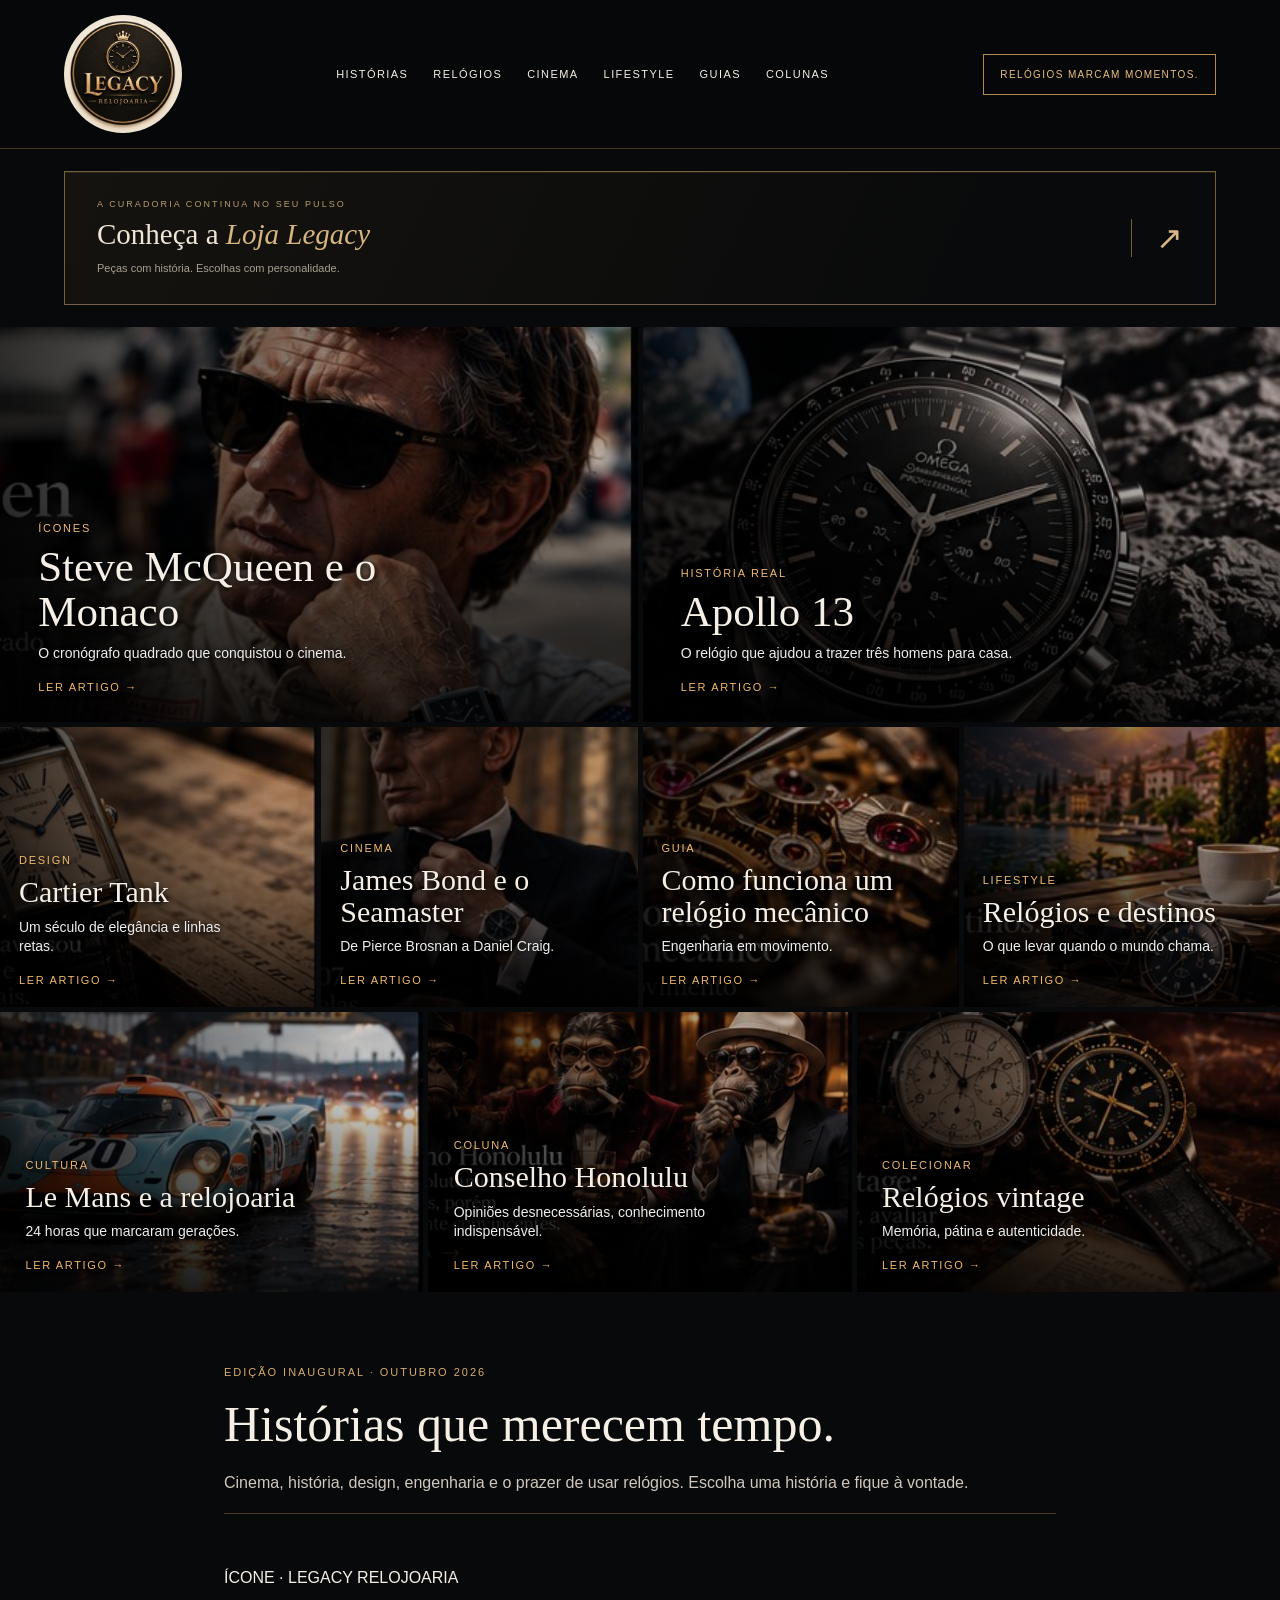
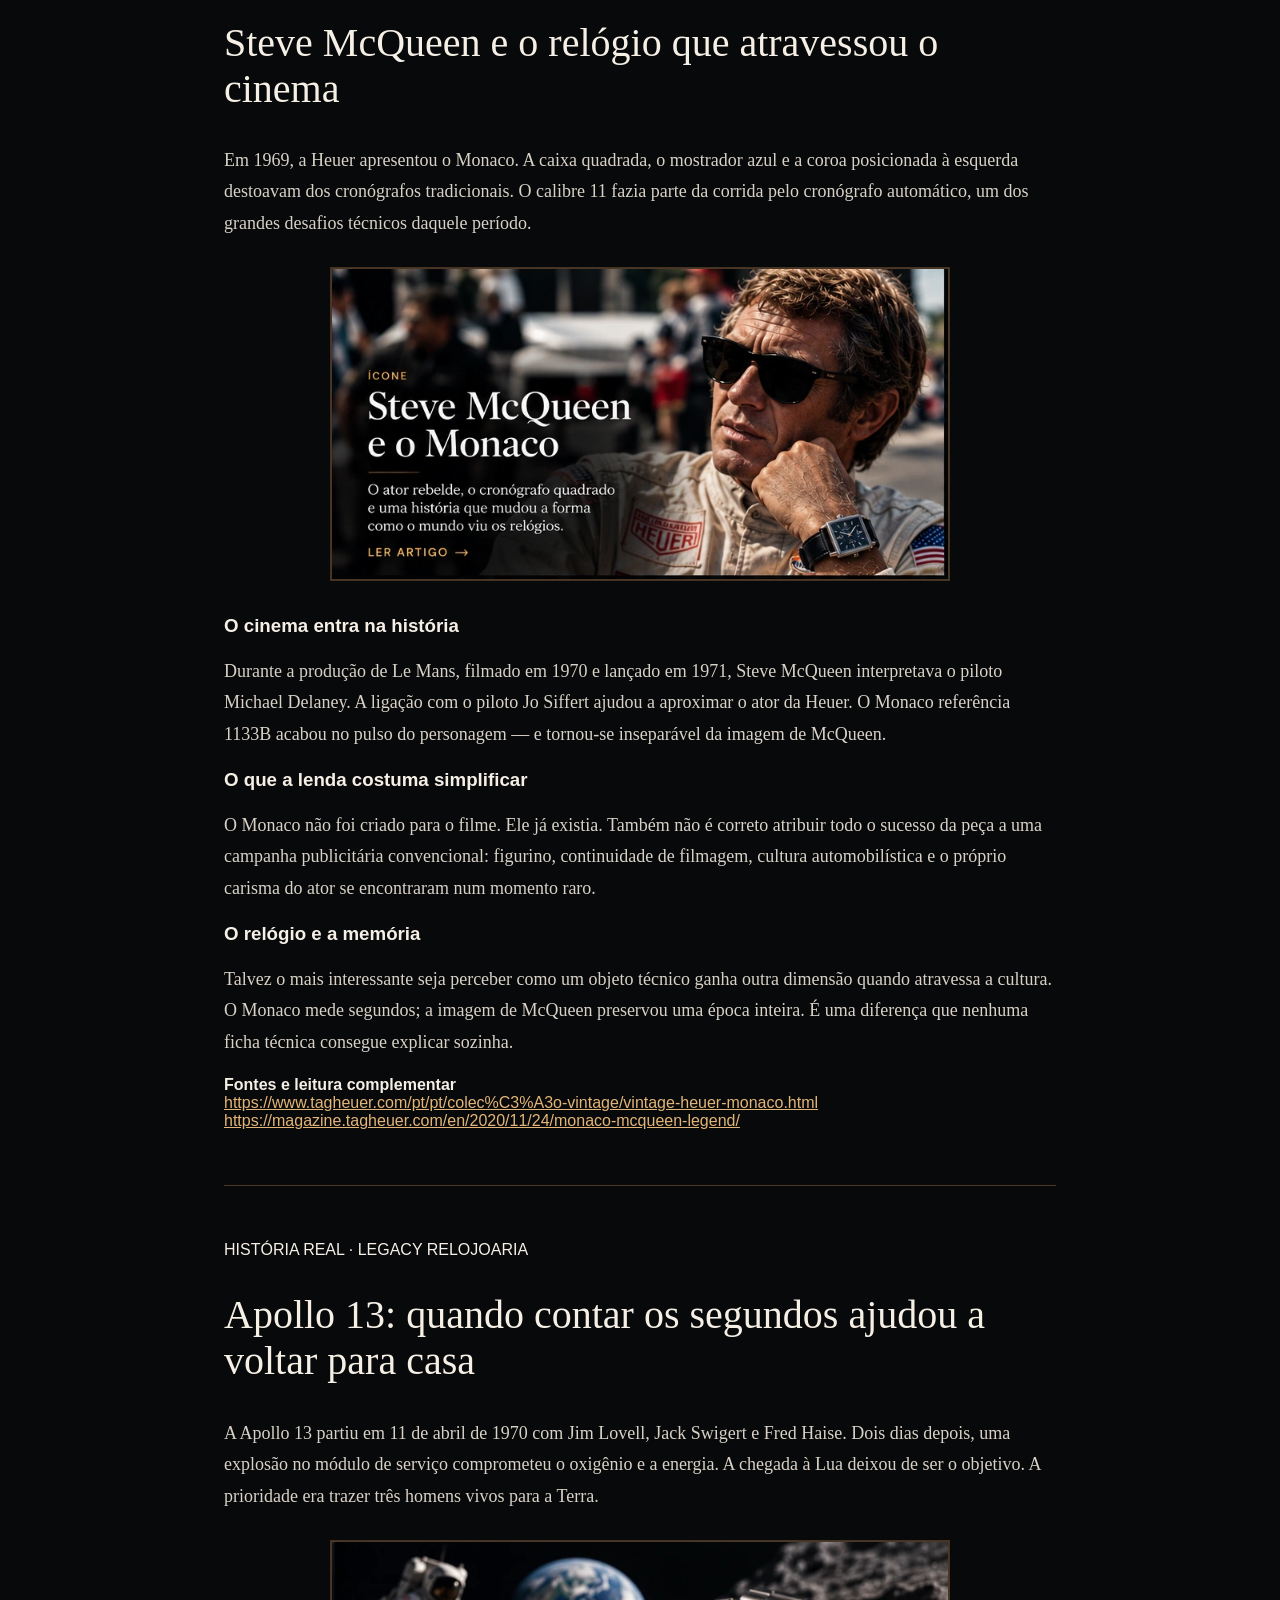
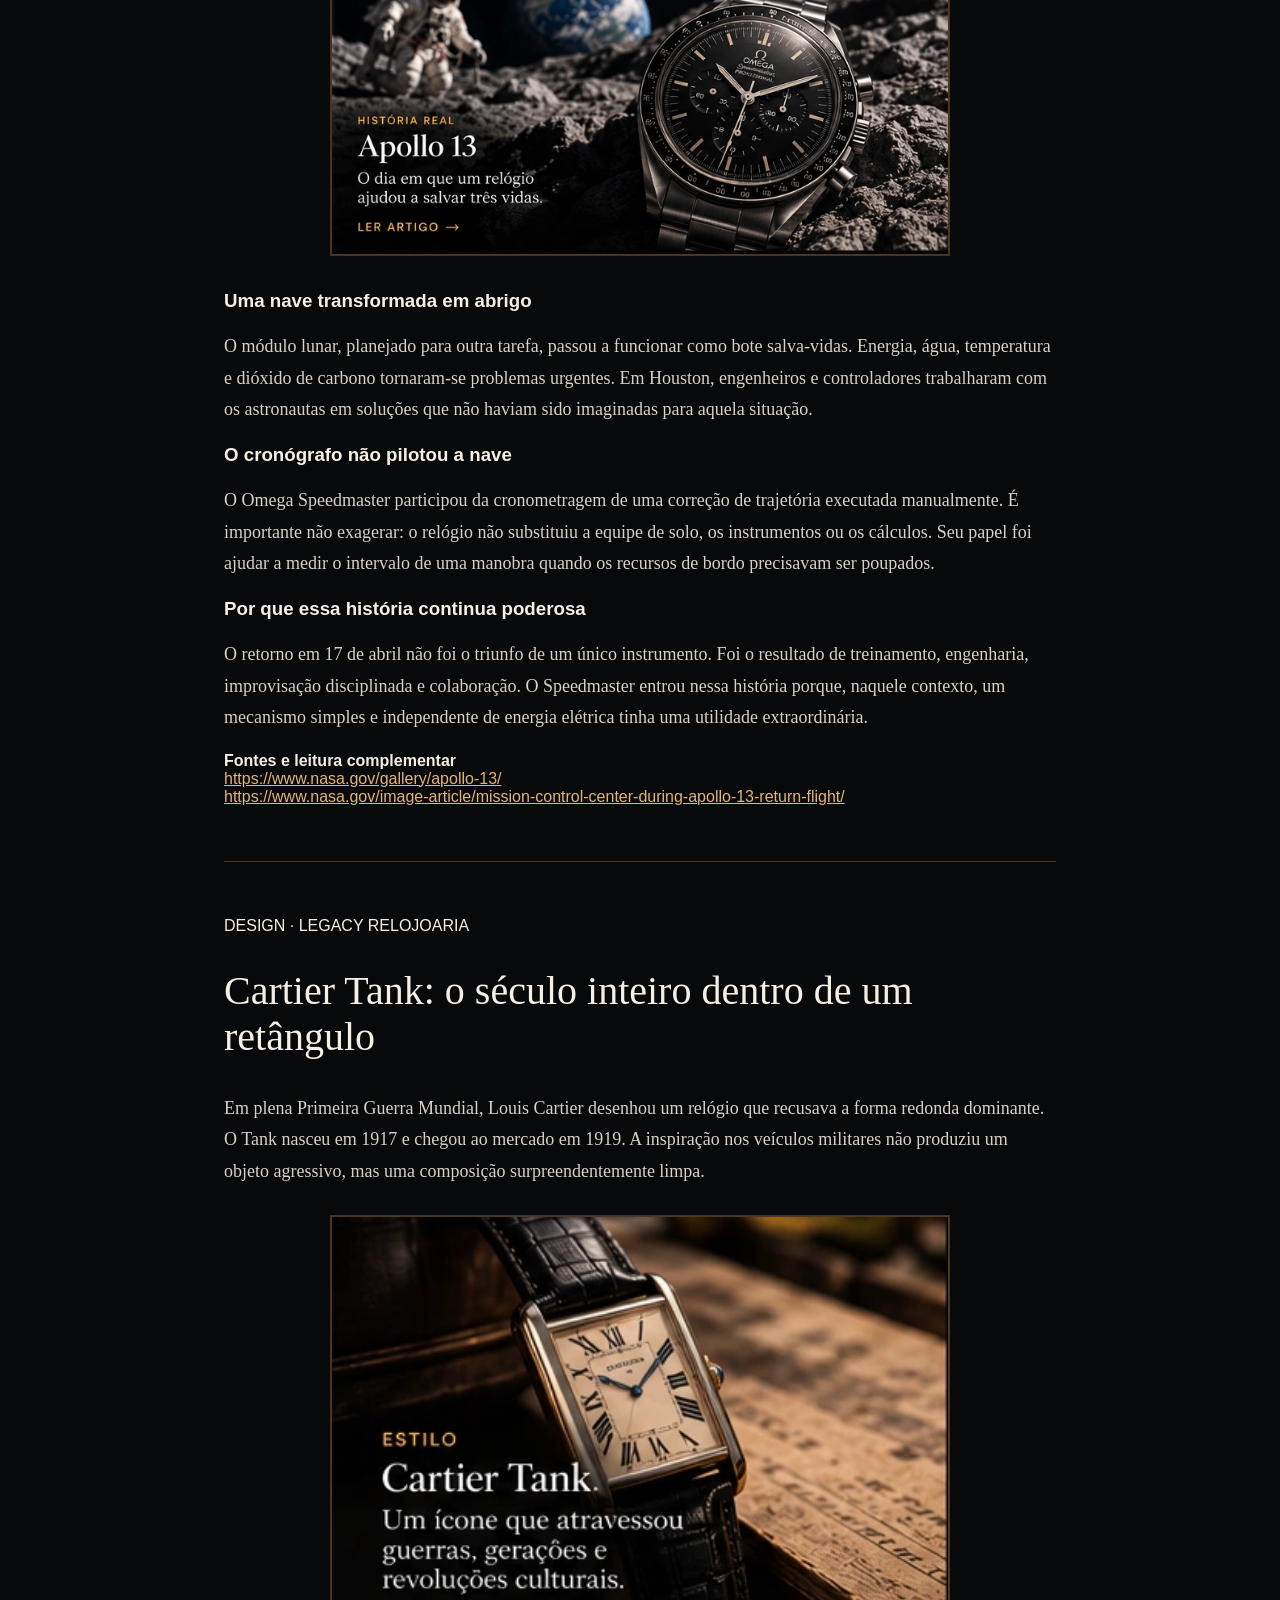
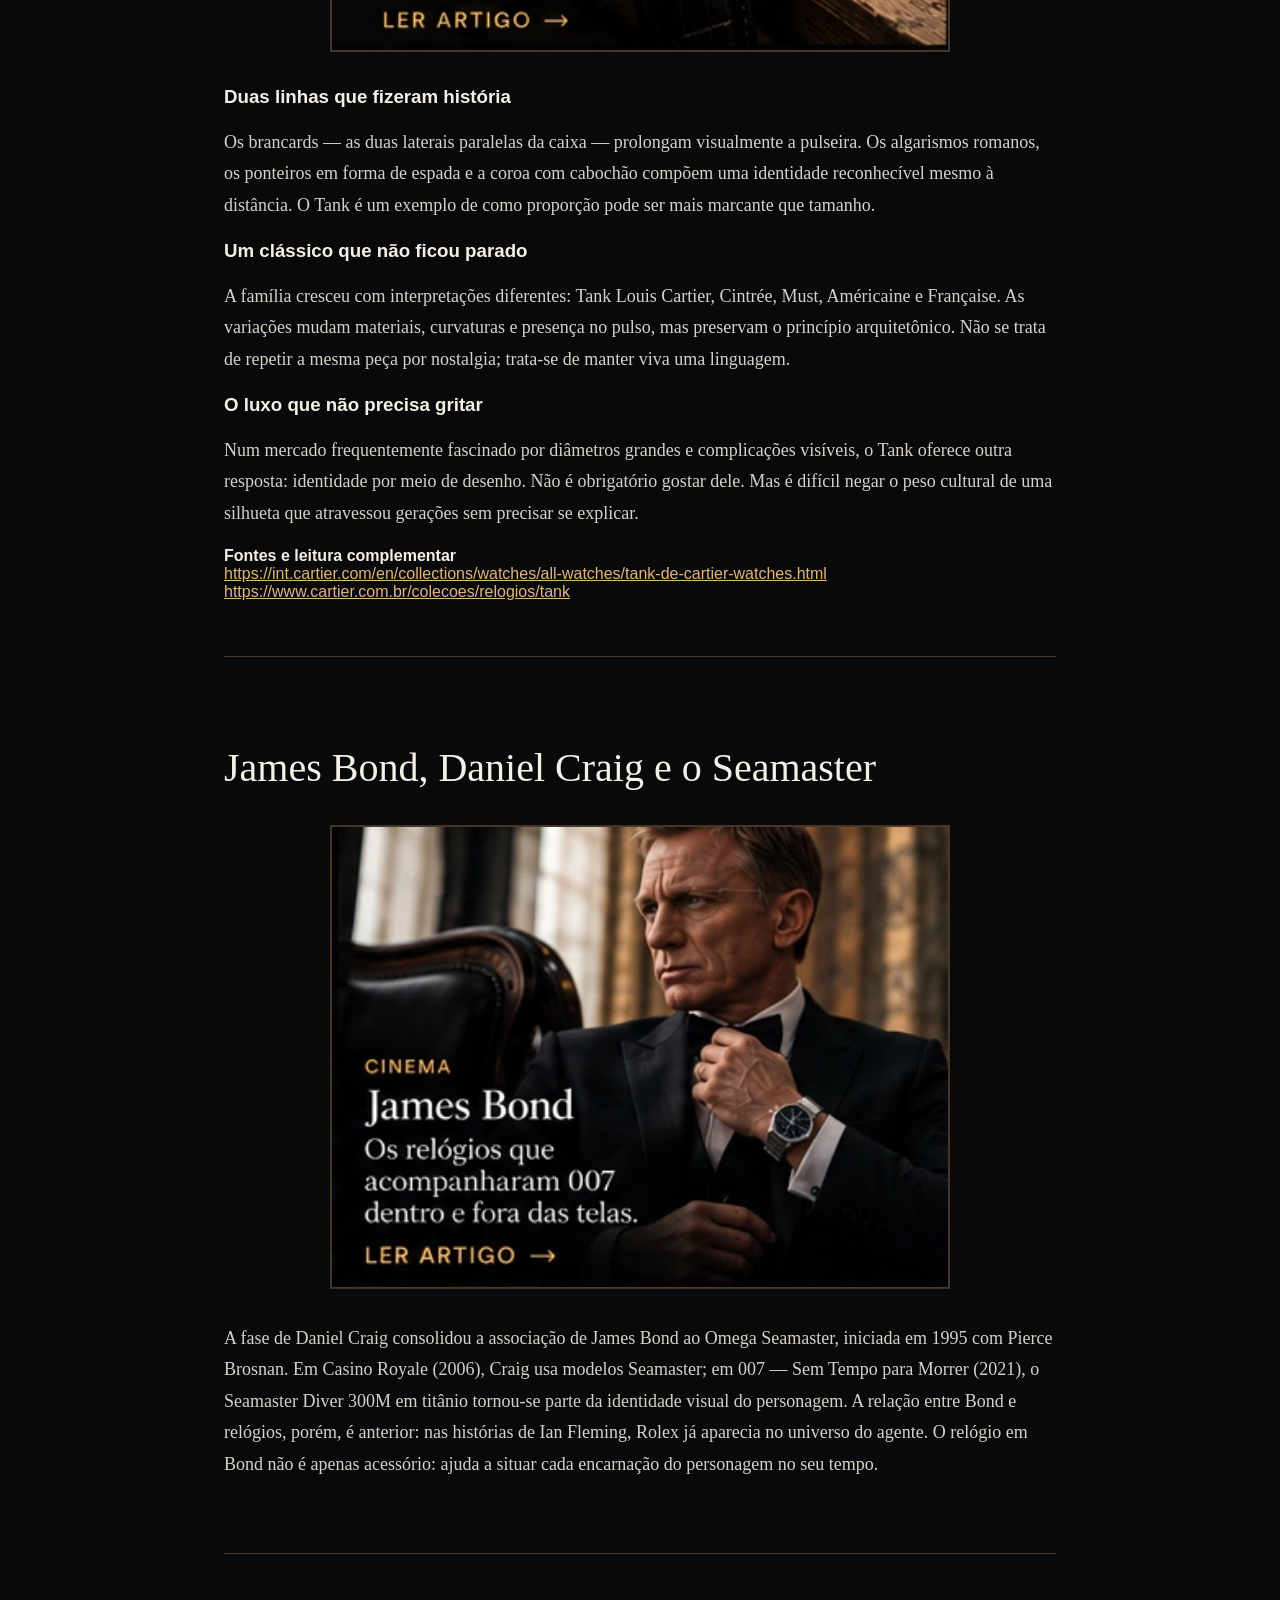
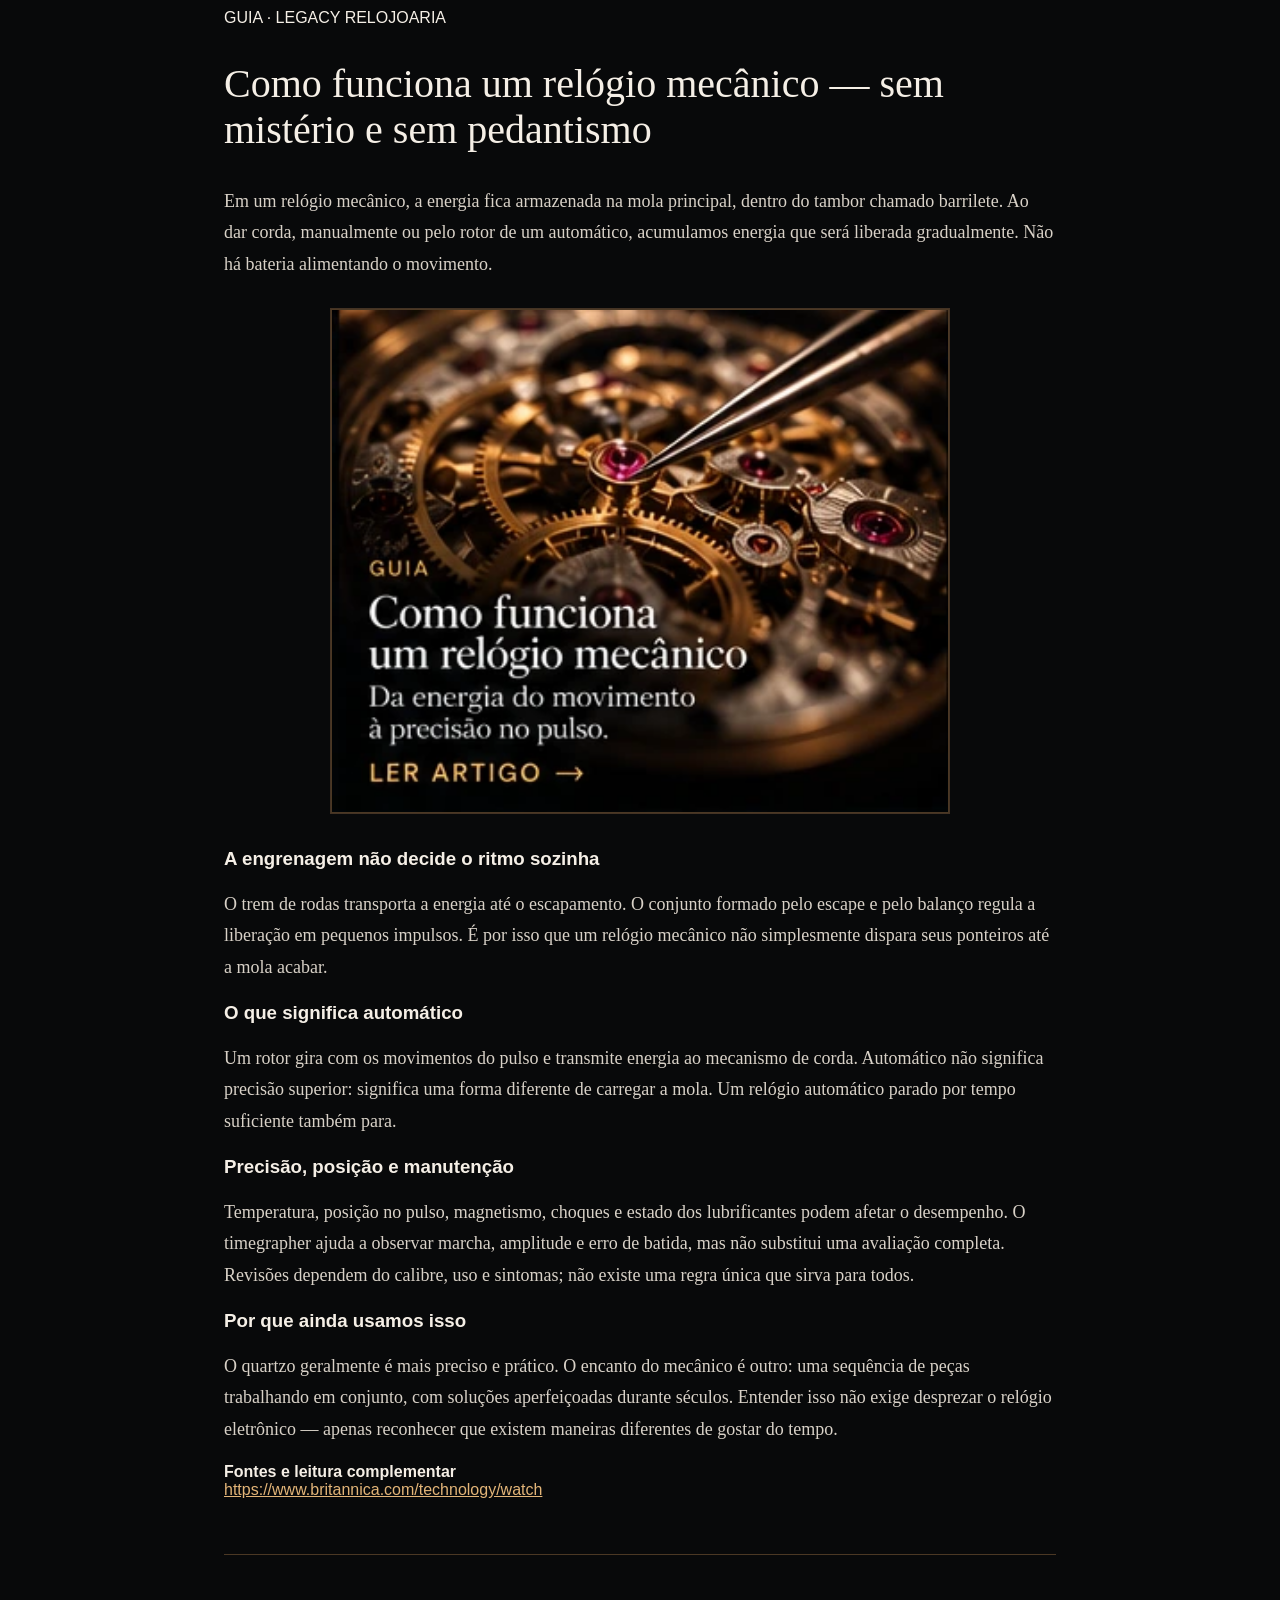
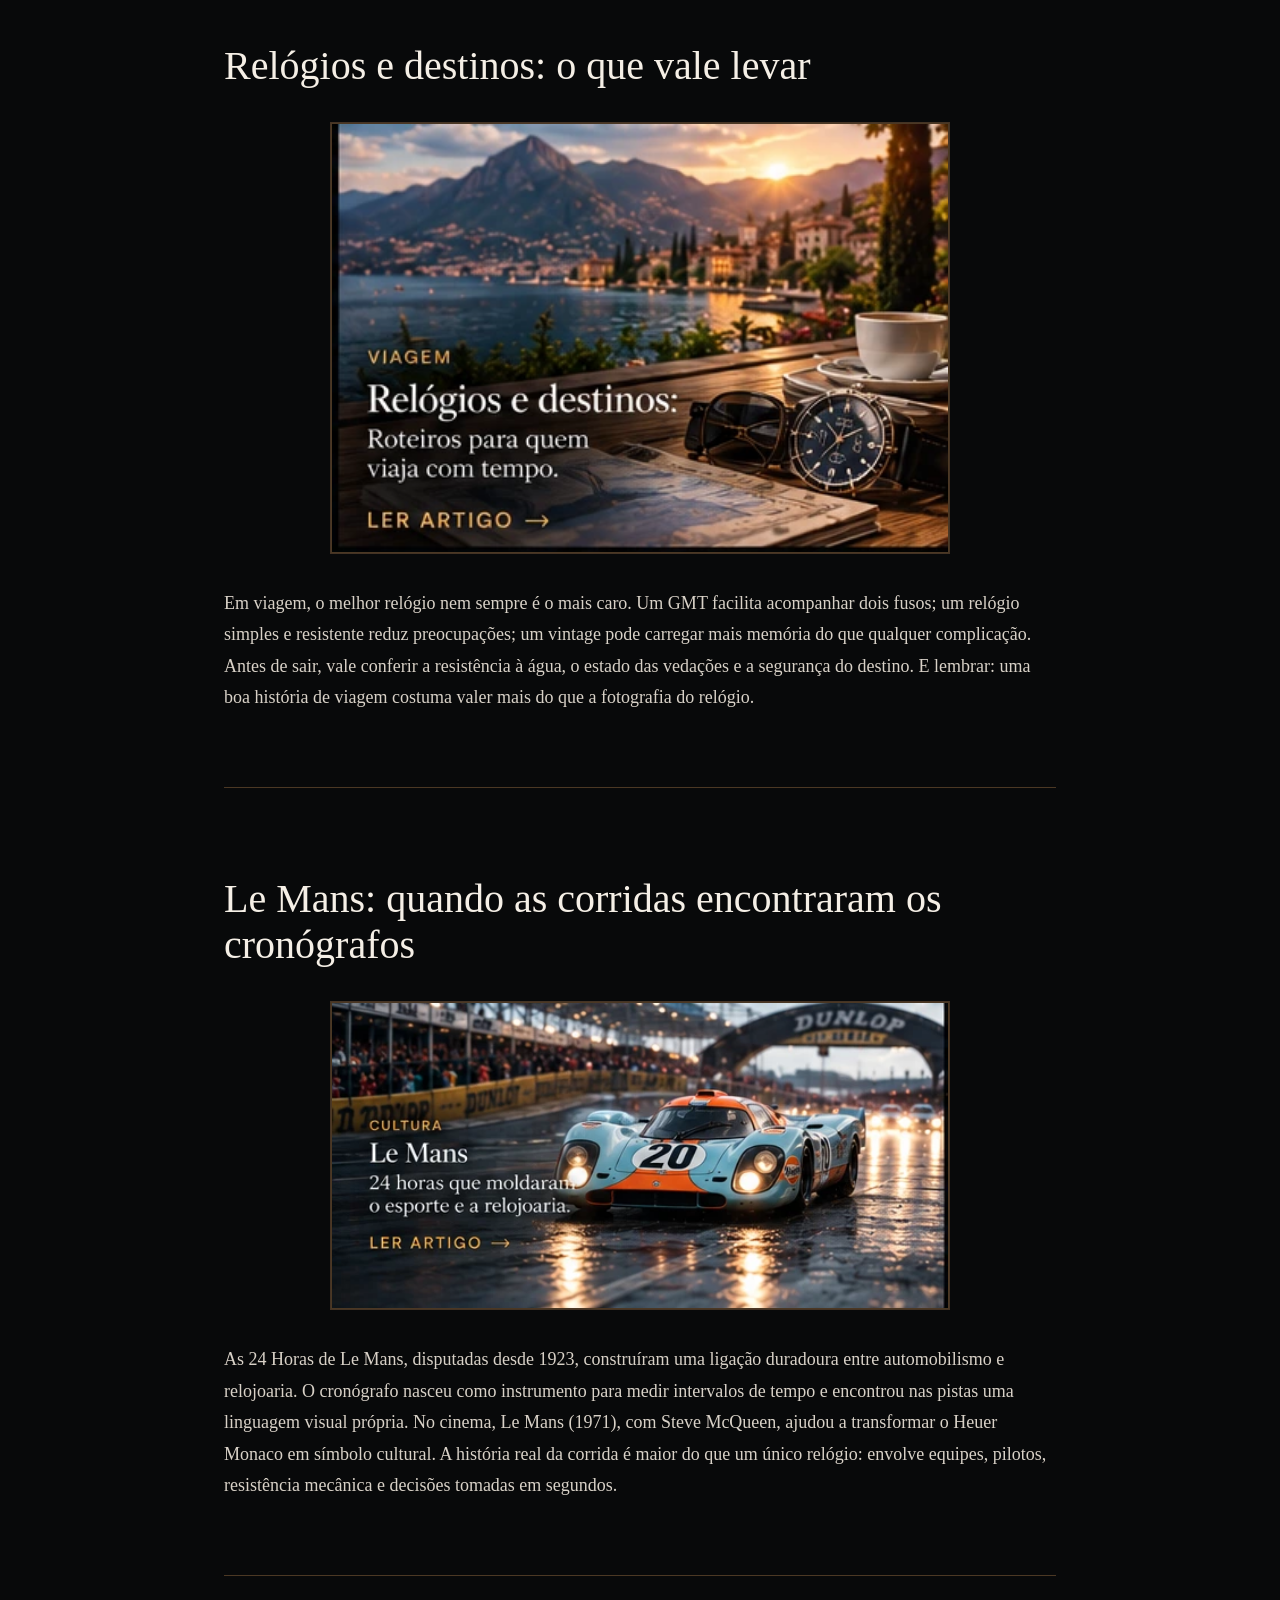
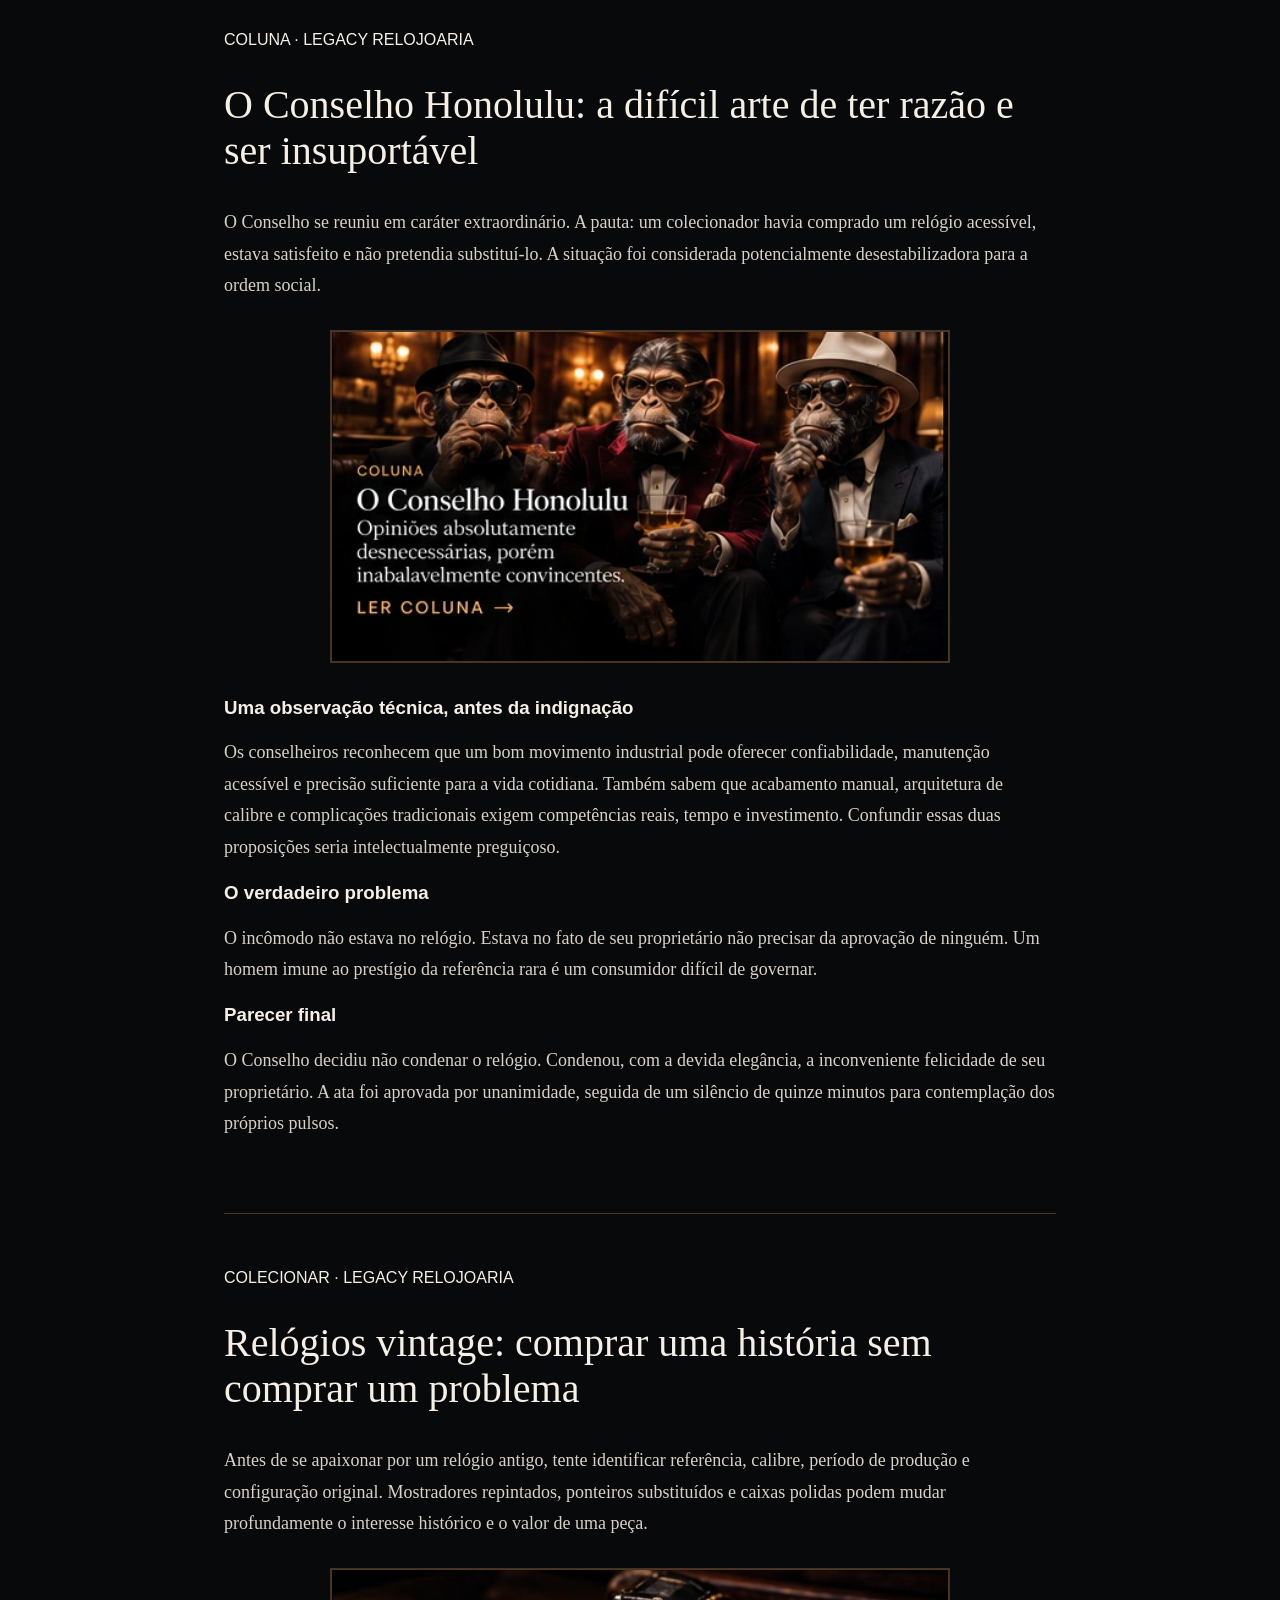
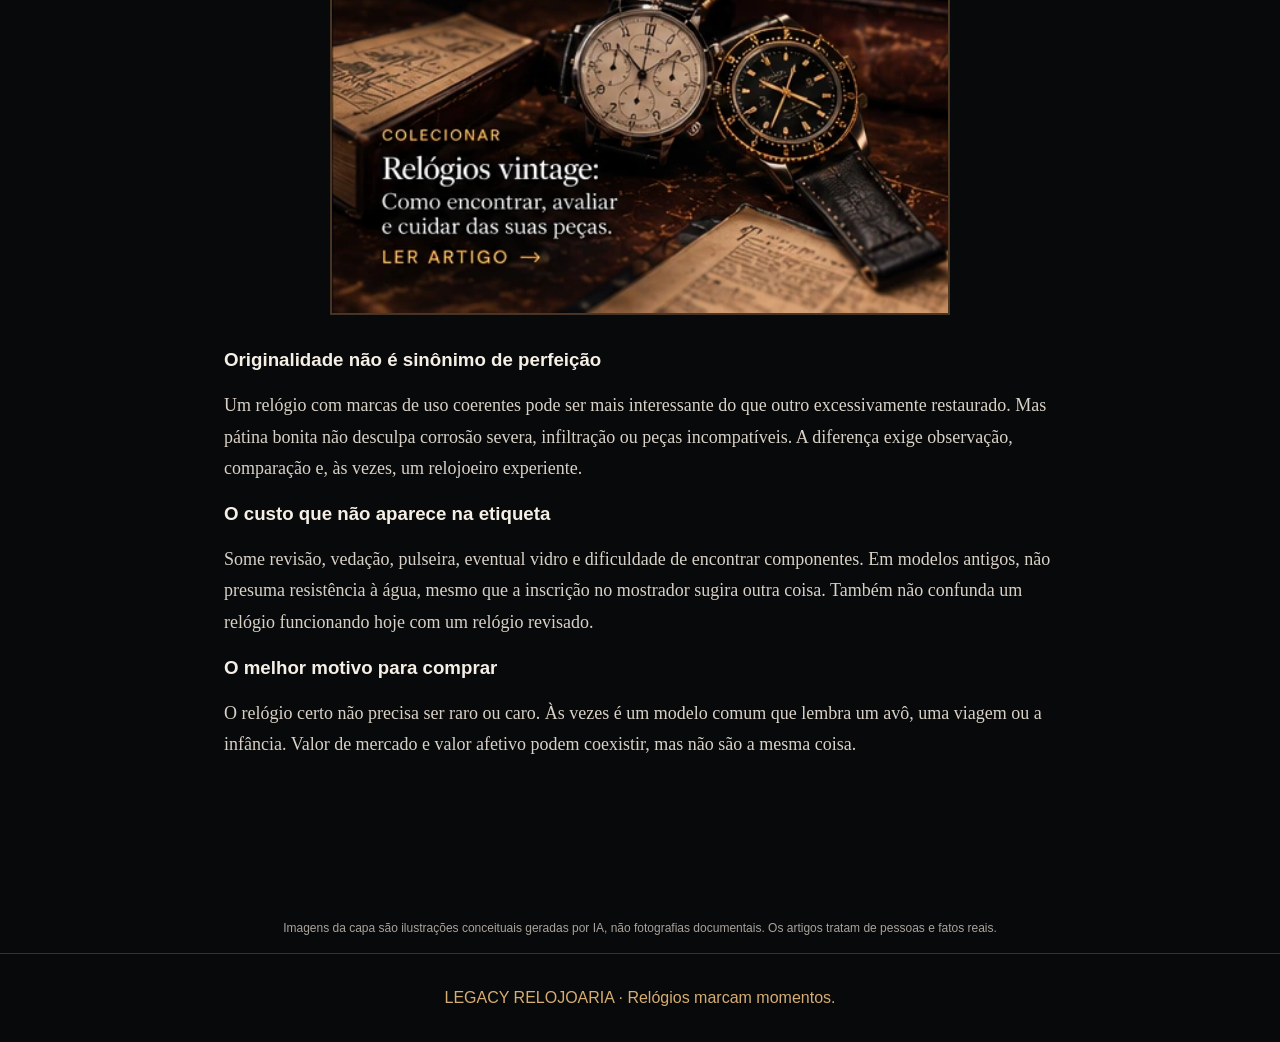
==== commit 9fd0fe47: "Publicar faixa editorial aprovada Conheça a Loja Legacy" ====
--- a/index.html
+++ b/index.html
@@ -1,6 +1,6 @@
 <!DOCTYPE html>
 
-<html lang="pt-BR"><head><meta charset="utf-8"/><meta content="width=device-width,initial-scale=1" name="viewport"/><title>Legacy Relojoaria — Relógios marcam momentos.</title><style>*{box-sizing:border-box}html{scroll-behavior:smooth}body{margin:0;background:#08090a;color:#f5efe6;font-family:Arial,sans-serif}a{text-decoration:none;color:inherit}header{background:#060708;display:flex;align-items:center;justify-content:space-between;gap:25px;padding:15px 5%;border-bottom:1px solid #47321a}.brand{display:block;line-height:0}.brand img{display:block;width:118px;max-width:100%;height:auto;border-radius:50%}.nav{display:flex;gap:25px;font:11px Arial;letter-spacing:.13em}.nav a:hover{color:#e9bd7c}.tag{border:1px solid #b18a4c;color:#e9bd7c;font:10px Arial;letter-spacing:.14em;padding:14px 16px}.mosaic{display:grid;grid-template-columns:repeat(12,minmax(0,1fr));gap:5px}.tile{position:relative;overflow:hidden;min-height:260px;background:#15110e}.tile.hero{grid-column:span 6;height:395px}.tile.middle{grid-column:span 3;height:280px}.tile.bottom{grid-column:span 4;height:280px}.tile img{width:100%;height:100%;object-fit:cover;display:block;transition:transform .4s}.tile:hover img{transform:scale(1.03)}.tile:after{content:'';position:absolute;inset:0;background:linear-gradient(90deg,rgba(0,0,0,.80),rgba(0,0,0,.18) 85%),linear-gradient(0deg,rgba(0,0,0,.8),transparent 70%)}.caption{position:absolute;z-index:1;left:6%;bottom:7%;max-width:75%;text-shadow:0 2px 6px #000}.caption .cat{display:block;font:11px Arial;letter-spacing:.16em;color:#efba70;margin-bottom:10px}.caption h2{font:normal 30px/1.05 Georgia,serif;margin:0 0 10px}.hero .caption h2{font-size:43px}.caption p{font:14px/1.4 Arial;color:#eee;margin:0 0 13px}.caption .read{font:11px Arial;letter-spacing:.15em;color:#f2b866}.editorial{max-width:880px;margin:auto;padding:70px 24px}.eyebrow{color:#d9ac6e;font:11px Arial;letter-spacing:.18em}.editorial h1{font:normal 50px Georgia,serif;margin:15px 0}.intro{color:#d0c8bd;line-height:1.7}.essay{border-top:1px solid #4b3824;padding:55px 0;scroll-margin-top:15px}.essay h2{font:normal 40px/1.15 Georgia,serif}.essay p,.essay li{font:18px/1.75 Georgia,serif;color:#d8d1c7}.essay a{color:#e3b578;text-decoration:underline}.essay img{width:100%;max-width:100%;height:auto;display:block;border:1px solid #4b3824;background:#100d0a}.essay figcaption{font-size:12px;color:#c5b7a7}footer{padding:35px;text-align:center;color:#d6ad72;border-top:1px solid #40301e}.disclaimer{font:12px/1.6 Arial;color:#a9a39c;padding:15px 5%;text-align:center}@media(max-width:1000px){header{flex-wrap:wrap}.nav{order:3;width:100%;overflow-x:auto;white-space:nowrap;padding:9px 0}.tile.hero{grid-column:span 12}.tile.middle{grid-column:span 6}.tile.bottom{grid-column:span 12}}@media(max-width:600px){header{padding:17px 17px 8px;gap:12px}.brand img{width:94px}.tag{font-size:8px;max-width:135px;padding:9px;text-align:center;line-height:1.5}.nav{gap:19px;font-size:10px}.mosaic{gap:5px}.tile.hero,.tile.middle,.tile.bottom{grid-column:span 12;height:315px;min-height:0}.tile img{object-position:center}.tile:after{background:linear-gradient(0deg,rgba(0,0,0,.95),rgba(0,0,0,.05) 90%)}.caption{left:20px;bottom:20px;max-width:86%}.caption h2,.hero .caption h2{font-size:32px}.caption p{font-size:13px}.editorial{padding:50px 20px}.editorial h1{font-size:38px}.essay h2{font-size:32px}.essay p,.essay li{font-size:17px}}.shop-entry{display:inline-flex;align-items:center;justify-content:center;gap:14px;min-height:48px;padding:14px 24px;background:#d5ac68;color:#12100b;border:1px solid #edcc91;border-radius:5px;font:bold 12px Arial,sans-serif;letter-spacing:.12em;white-space:nowrap}.shop-entry:hover{background:#edcc91}.shop-entry:focus-visible{outline:3px solid white;outline-offset:4px}@media(max-width:1000px){.shop-entry{margin-left:auto}}@media(max-width:600px){header>.tag{display:none}.shop-entry{min-height:48px;padding:14px 23px;font-size:12px}.nav{order:3}}</style><style>@media(max-width:600px){.nav{max-width:100vw;scrollbar-width:none}.nav::-webkit-scrollbar{display:none}.tile img{object-fit:cover!important;display:block!important;opacity:1!important}}</style><style>
+<html lang="pt-BR"><head><meta charset="utf-8"/><meta content="width=device-width,initial-scale=1" name="viewport"/><title>Legacy Relojoaria — Relógios marcam momentos.</title><style>*{box-sizing:border-box}html{scroll-behavior:smooth}body{margin:0;background:#08090a;color:#f5efe6;font-family:Arial,sans-serif}a{text-decoration:none;color:inherit}header{background:#060708;display:flex;align-items:center;justify-content:space-between;gap:25px;padding:15px 5%;border-bottom:1px solid #47321a}.brand{display:block;line-height:0}.brand img{display:block;width:118px;max-width:100%;height:auto;border-radius:50%}.nav{display:flex;gap:25px;font:11px Arial;letter-spacing:.13em}.nav a:hover{color:#e9bd7c}.tag{border:1px solid #b18a4c;color:#e9bd7c;font:10px Arial;letter-spacing:.14em;padding:14px 16px}.mosaic{display:grid;grid-template-columns:repeat(12,minmax(0,1fr));gap:5px}.tile{position:relative;overflow:hidden;min-height:260px;background:#15110e}.tile.hero{grid-column:span 6;height:395px}.tile.middle{grid-column:span 3;height:280px}.tile.bottom{grid-column:span 4;height:280px}.tile img{width:100%;height:100%;object-fit:cover;display:block;transition:transform .4s}.tile:hover img{transform:scale(1.03)}.tile:after{content:'';position:absolute;inset:0;background:linear-gradient(90deg,rgba(0,0,0,.80),rgba(0,0,0,.18) 85%),linear-gradient(0deg,rgba(0,0,0,.8),transparent 70%)}.caption{position:absolute;z-index:1;left:6%;bottom:7%;max-width:75%;text-shadow:0 2px 6px #000}.caption .cat{display:block;font:11px Arial;letter-spacing:.16em;color:#efba70;margin-bottom:10px}.caption h2{font:normal 30px/1.05 Georgia,serif;margin:0 0 10px}.hero .caption h2{font-size:43px}.caption p{font:14px/1.4 Arial;color:#eee;margin:0 0 13px}.caption .read{font:11px Arial;letter-spacing:.15em;color:#f2b866}.editorial{max-width:880px;margin:auto;padding:70px 24px}.eyebrow{color:#d9ac6e;font:11px Arial;letter-spacing:.18em}.editorial h1{font:normal 50px Georgia,serif;margin:15px 0}.intro{color:#d0c8bd;line-height:1.7}.essay{border-top:1px solid #4b3824;padding:55px 0;scroll-margin-top:15px}.essay h2{font:normal 40px/1.15 Georgia,serif}.essay p,.essay li{font:18px/1.75 Georgia,serif;color:#d8d1c7}.essay a{color:#e3b578;text-decoration:underline}.essay img{width:100%;max-width:100%;height:auto;display:block;border:1px solid #4b3824;background:#100d0a}.essay figcaption{font-size:12px;color:#c5b7a7}footer{padding:35px;text-align:center;color:#d6ad72;border-top:1px solid #40301e}.disclaimer{font:12px/1.6 Arial;color:#a9a39c;padding:15px 5%;text-align:center}@media(max-width:1000px){header{flex-wrap:wrap}.nav{order:3;width:100%;overflow-x:auto;white-space:nowrap;padding:9px 0}.tile.hero{grid-column:span 12}.tile.middle{grid-column:span 6}.tile.bottom{grid-column:span 12}}@media(max-width:600px){header{padding:17px 17px 8px;gap:12px}.brand img{width:94px}.tag{font-size:8px;max-width:135px;padding:9px;text-align:center;line-height:1.5}.nav{gap:19px;font-size:10px}.mosaic{gap:5px}.tile.hero,.tile.middle,.tile.bottom{grid-column:span 12;height:315px;min-height:0}.tile img{object-position:center}.tile:after{background:linear-gradient(0deg,rgba(0,0,0,.95),rgba(0,0,0,.05) 90%)}.caption{left:20px;bottom:20px;max-width:86%}.caption h2,.hero .caption h2{font-size:32px}.caption p{font-size:13px}.editorial{padding:50px 20px}.editorial h1{font-size:38px}.essay h2{font-size:32px}.essay p,.essay li{font-size:17px}}.shop-entry{display:inline-flex;align-items:center;justify-content:center;gap:14px;min-height:48px;padding:14px 24px;background:#d5ac68;color:#12100b;border:1px solid #edcc91;border-radius:5px;font:bold 12px Arial,sans-serif;letter-spacing:.12em;white-space:nowrap}.shop-entry:hover{background:#edcc91}.shop-entry:focus-visible{outline:3px solid white;outline-offset:4px}@media(max-width:1000px){.shop-entry{margin-left:auto}}@media(max-width:600px){header>.tag{display:none}.shop-entry{min-height:48px;padding:14px 23px;font-size:12px}.nav{order:3}} .legacy-store-bridge{position:relative;display:grid;grid-template-columns:1fr auto;gap:8px 24px;margin:22px 5%;padding:27px 32px;border:1px solid #75603e;background:linear-gradient(115deg,#15130f,#090a0b 80%);color:#efe5d5;box-shadow:inset 0 1px 0 #c6a26420}.bridge-label{grid-column:1;font:9px Arial;letter-spacing:.23em;color:#b79b6e}.bridge-title{grid-column:1;font:normal 29px/1.2 Georgia,serif}.bridge-title em{font-weight:normal;color:#d6b580}.bridge-caption{grid-column:1;font:11px/1.6 Arial;color:#a99f90}.bridge-arrow{grid-column:2;grid-row:1/4;align-self:center;font:32px Georgia;color:#d6b580;padding-left:24px;border-left:1px solid #75603e}.legacy-store-bridge:hover{border-color:#d6b580;background:#17140f}.legacy-store-bridge:focus-visible{outline:2px solid #d6b580;outline-offset:4px}@media(max-width:600px){.legacy-store-bridge{margin:16px 17px 20px;padding:22px 19px;gap:9px 14px}.bridge-title{font-size:25px}.bridge-label{font-size:8px;letter-spacing:.17em}.bridge-caption{font-size:10px;max-width:235px}.bridge-arrow{font-size:27px;padding-left:15px}header>.tag{display:block}} </style><style>@media(max-width:600px){.nav{max-width:100vw;scrollbar-width:none}.nav::-webkit-scrollbar{display:none}.tile img{object-fit:cover!important;display:block!important;opacity:1!important}}</style><style>
 .story-visual{margin:26px 0 30px;max-width:100%;overflow:hidden;background:#17120e;border:1px solid #3e3021}
 .story-visual img{display:block;width:100%;height:auto;max-height:470px;object-fit:cover;object-position:center}
 .story-visual figcaption{padding:9px 13px;font:11px/1.45 Arial,sans-serif;color:#b7aa98}
@@ -36,4 +36,4 @@
 .story-visual{width:100%;max-width:620px;margin:28px auto 34px!important;overflow:visible!important;box-sizing:border-box}
 .story-visual img{display:block;width:100%!important;height:auto!important;max-height:none!important;object-fit:contain!important;object-position:center!important}
 @media(max-width:680px){.story-visual{width:100%;max-width:100%;margin:22px auto 30px!important}.story-visual img{height:auto!important}}
-</style></head><body><header><a aria-label="Legacy Relojoaria" class="brand" href="#inicio"><img alt="Legacy Relojoaria" src="[data-uri]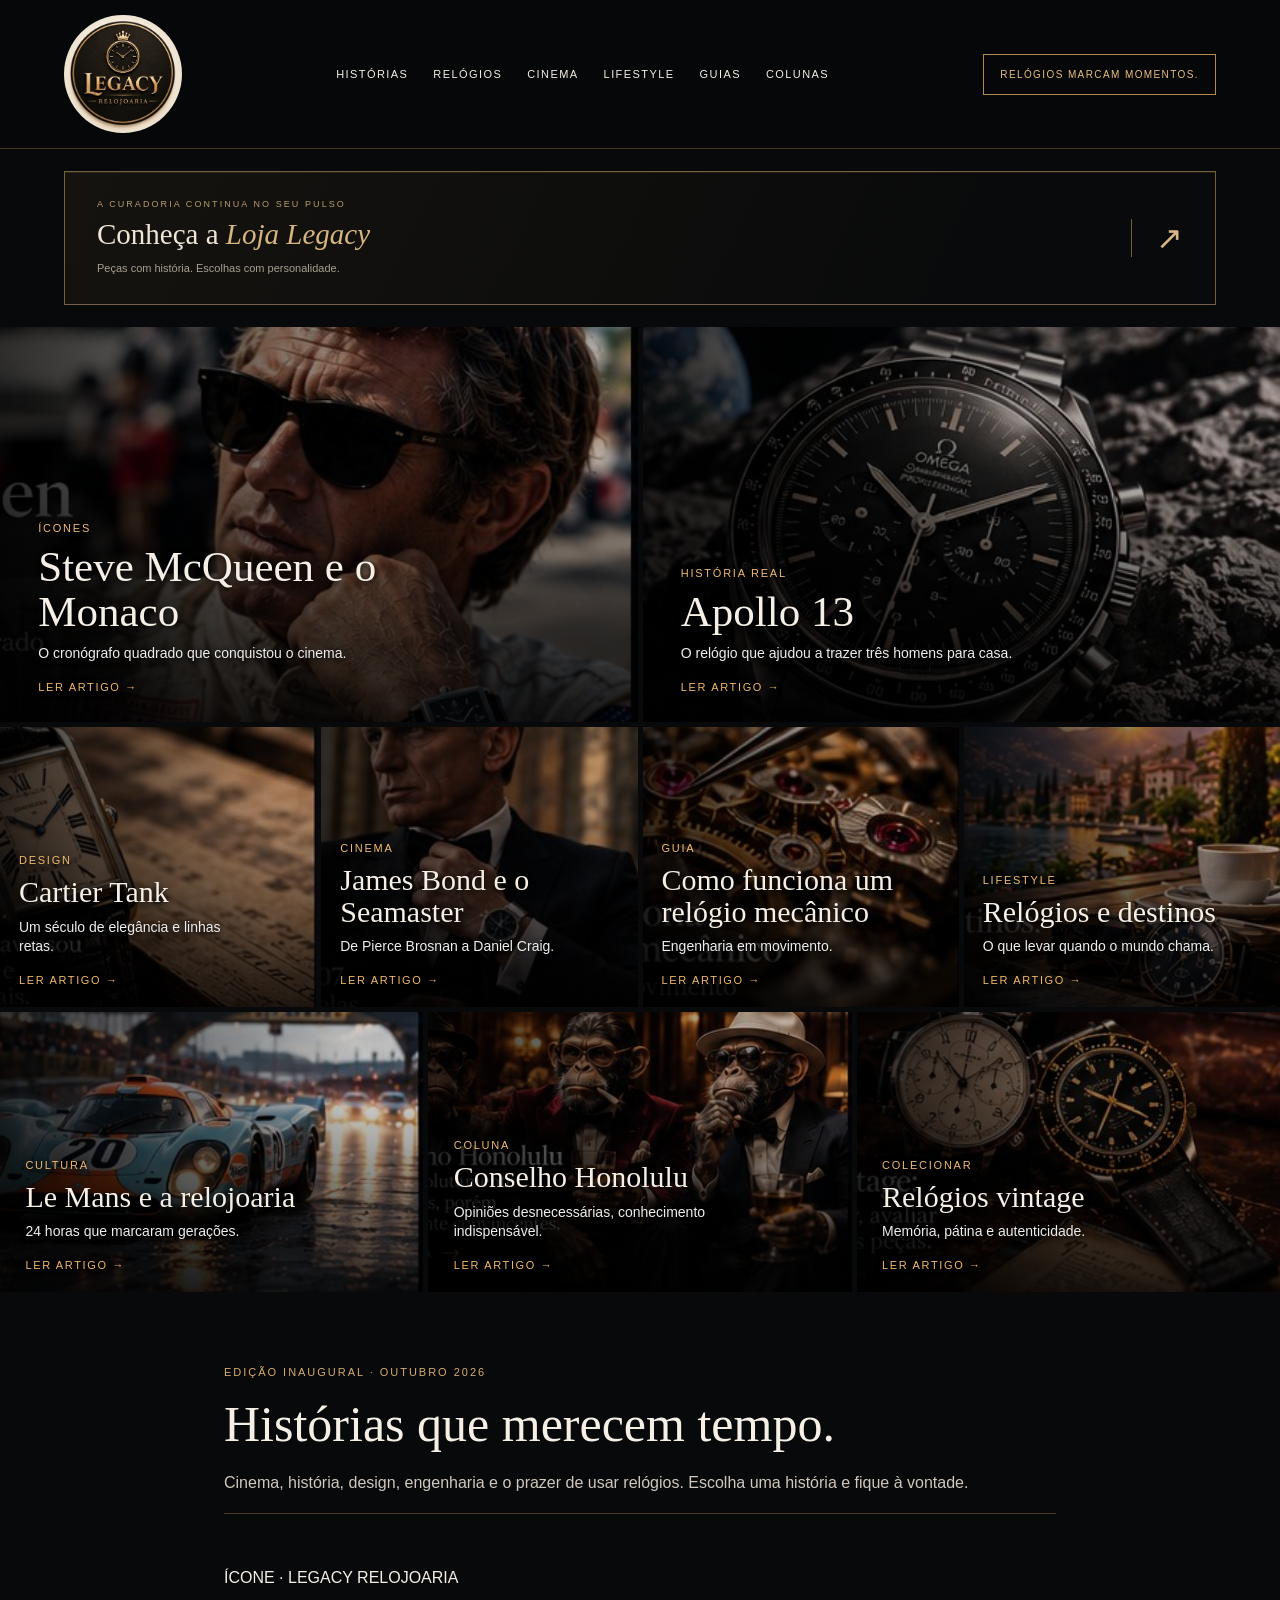
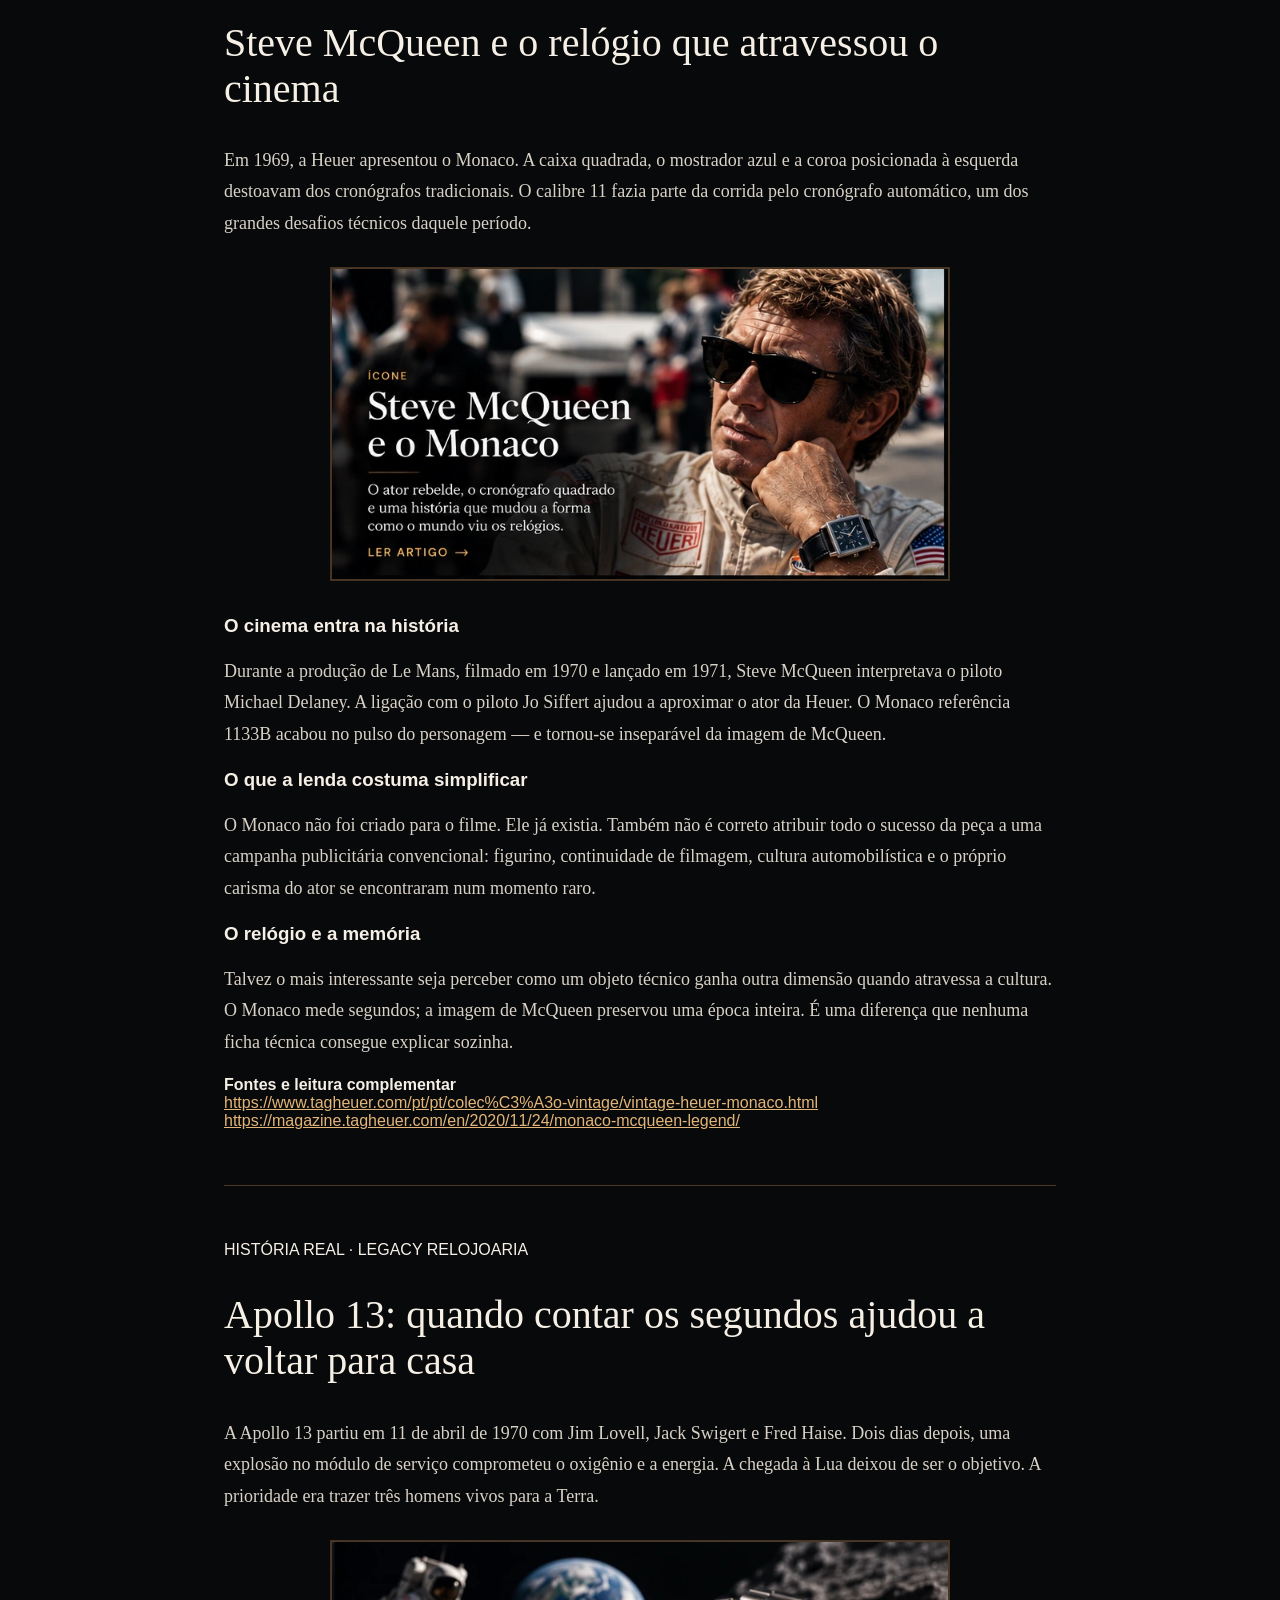
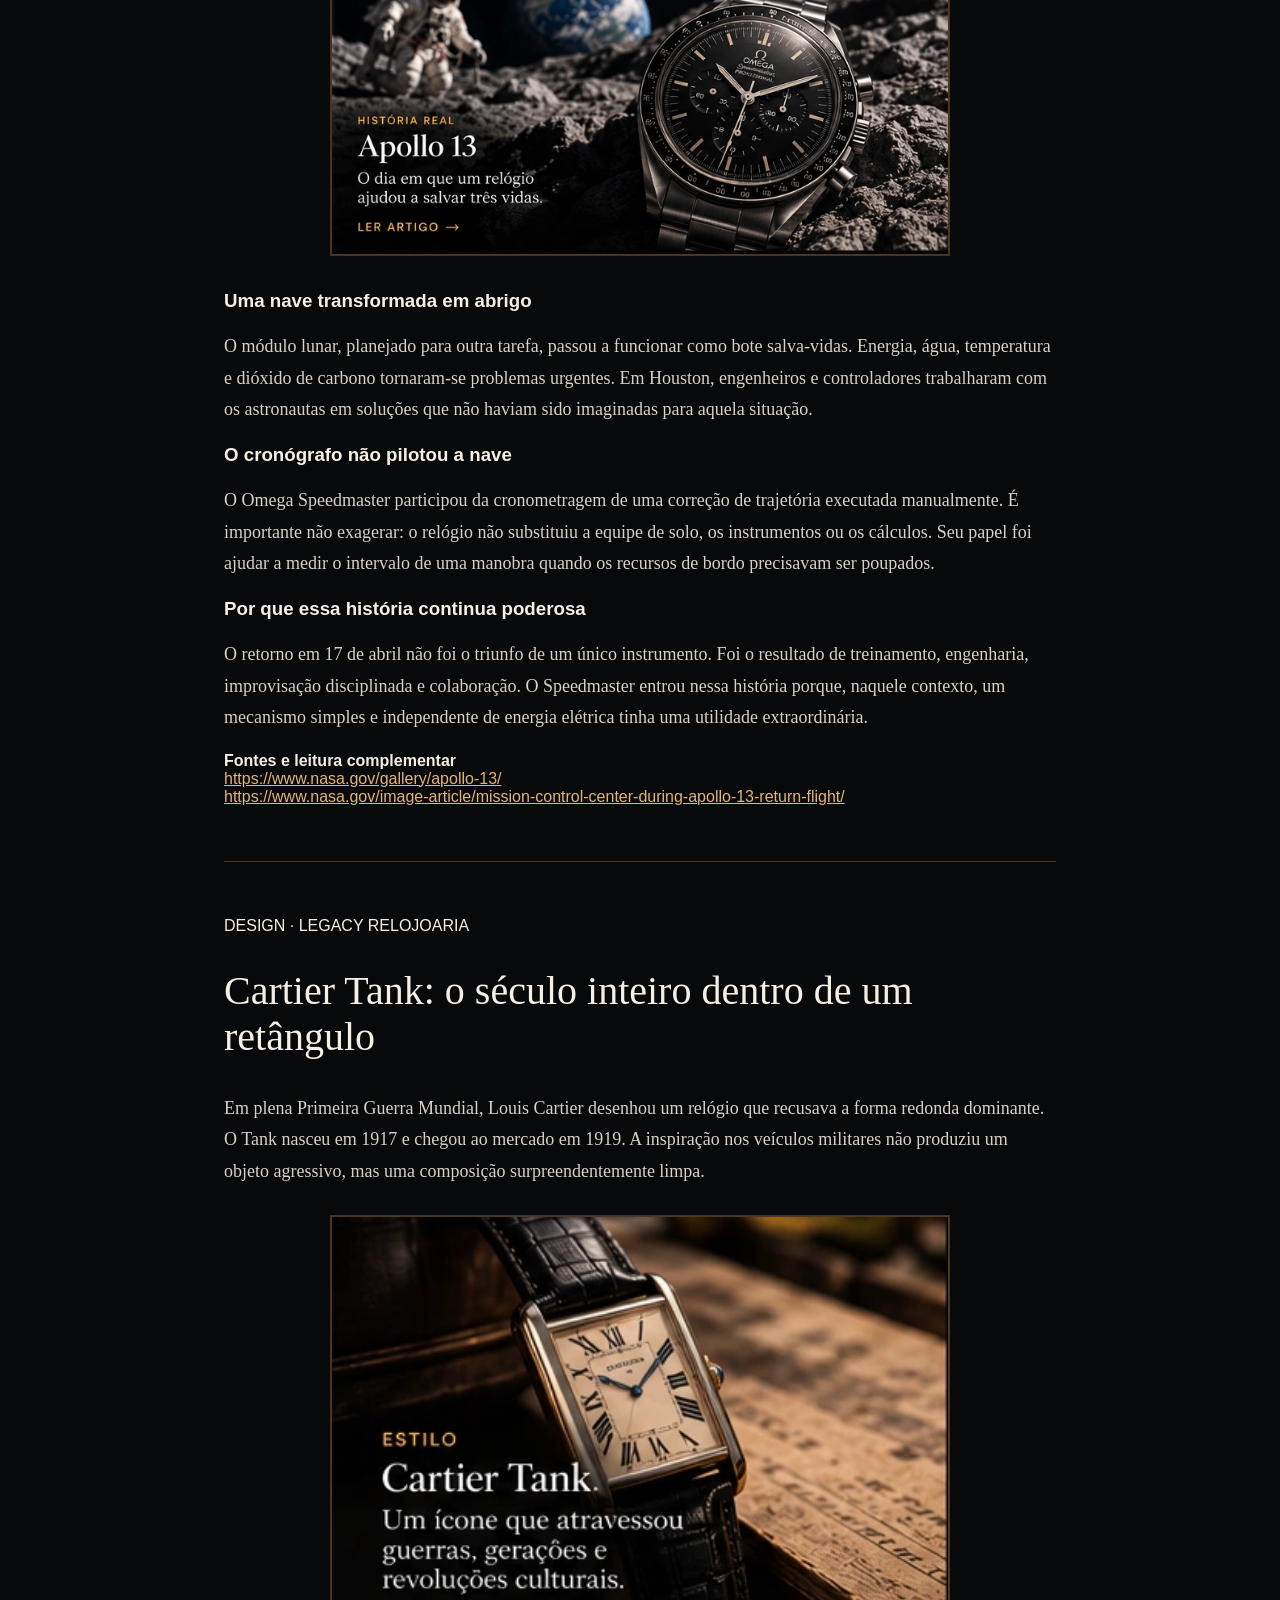
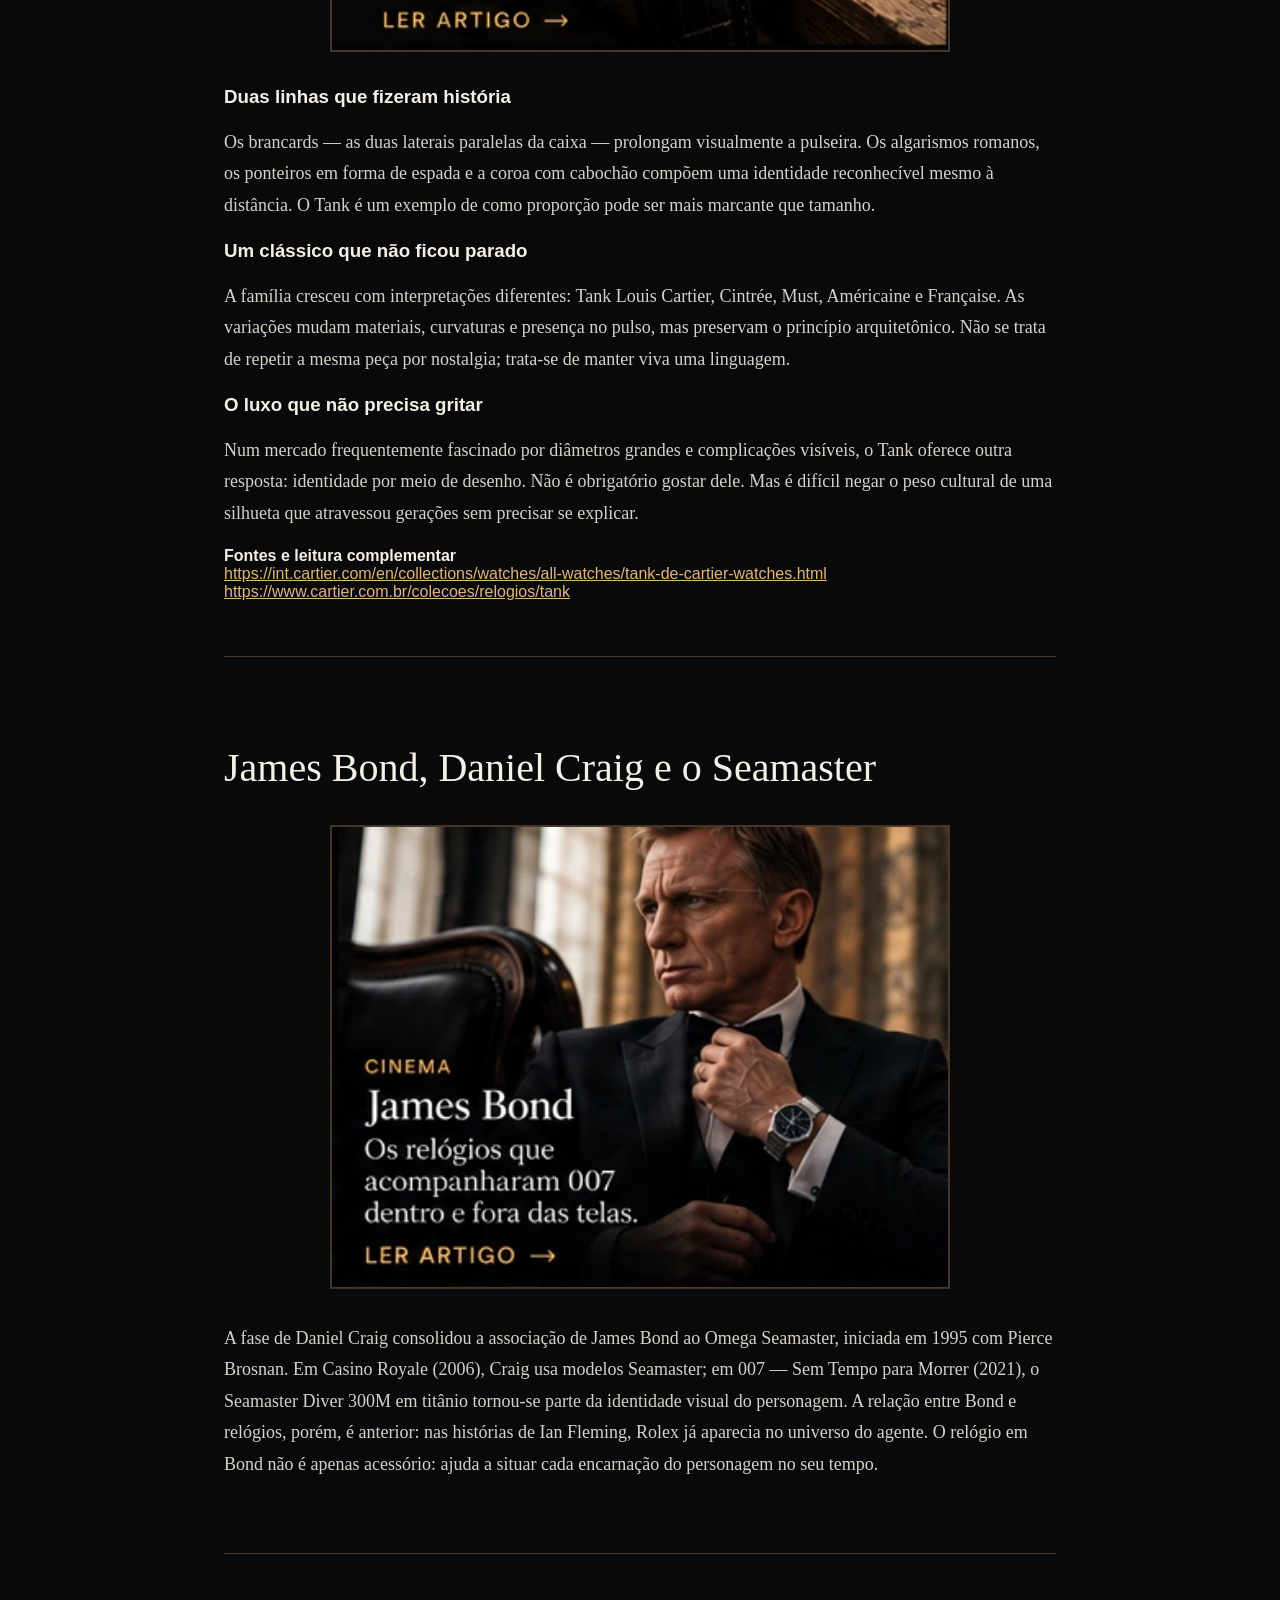
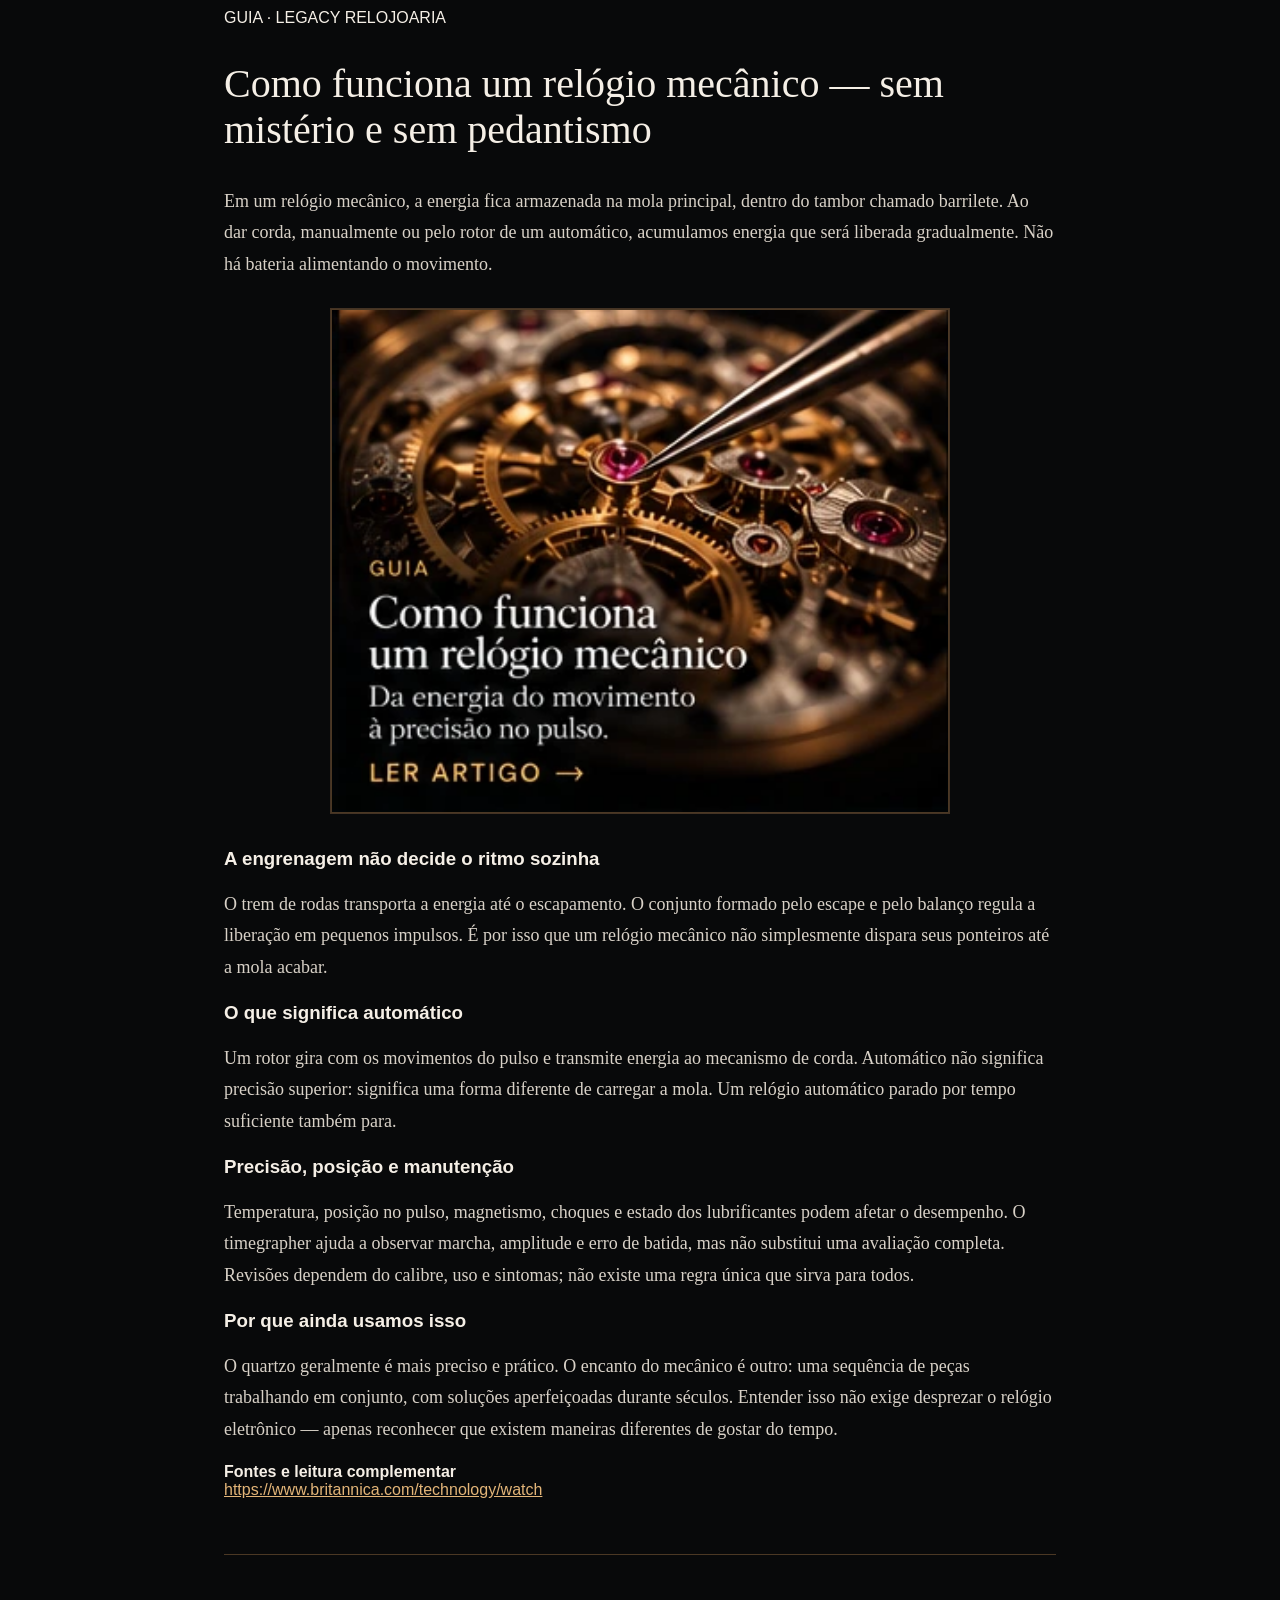
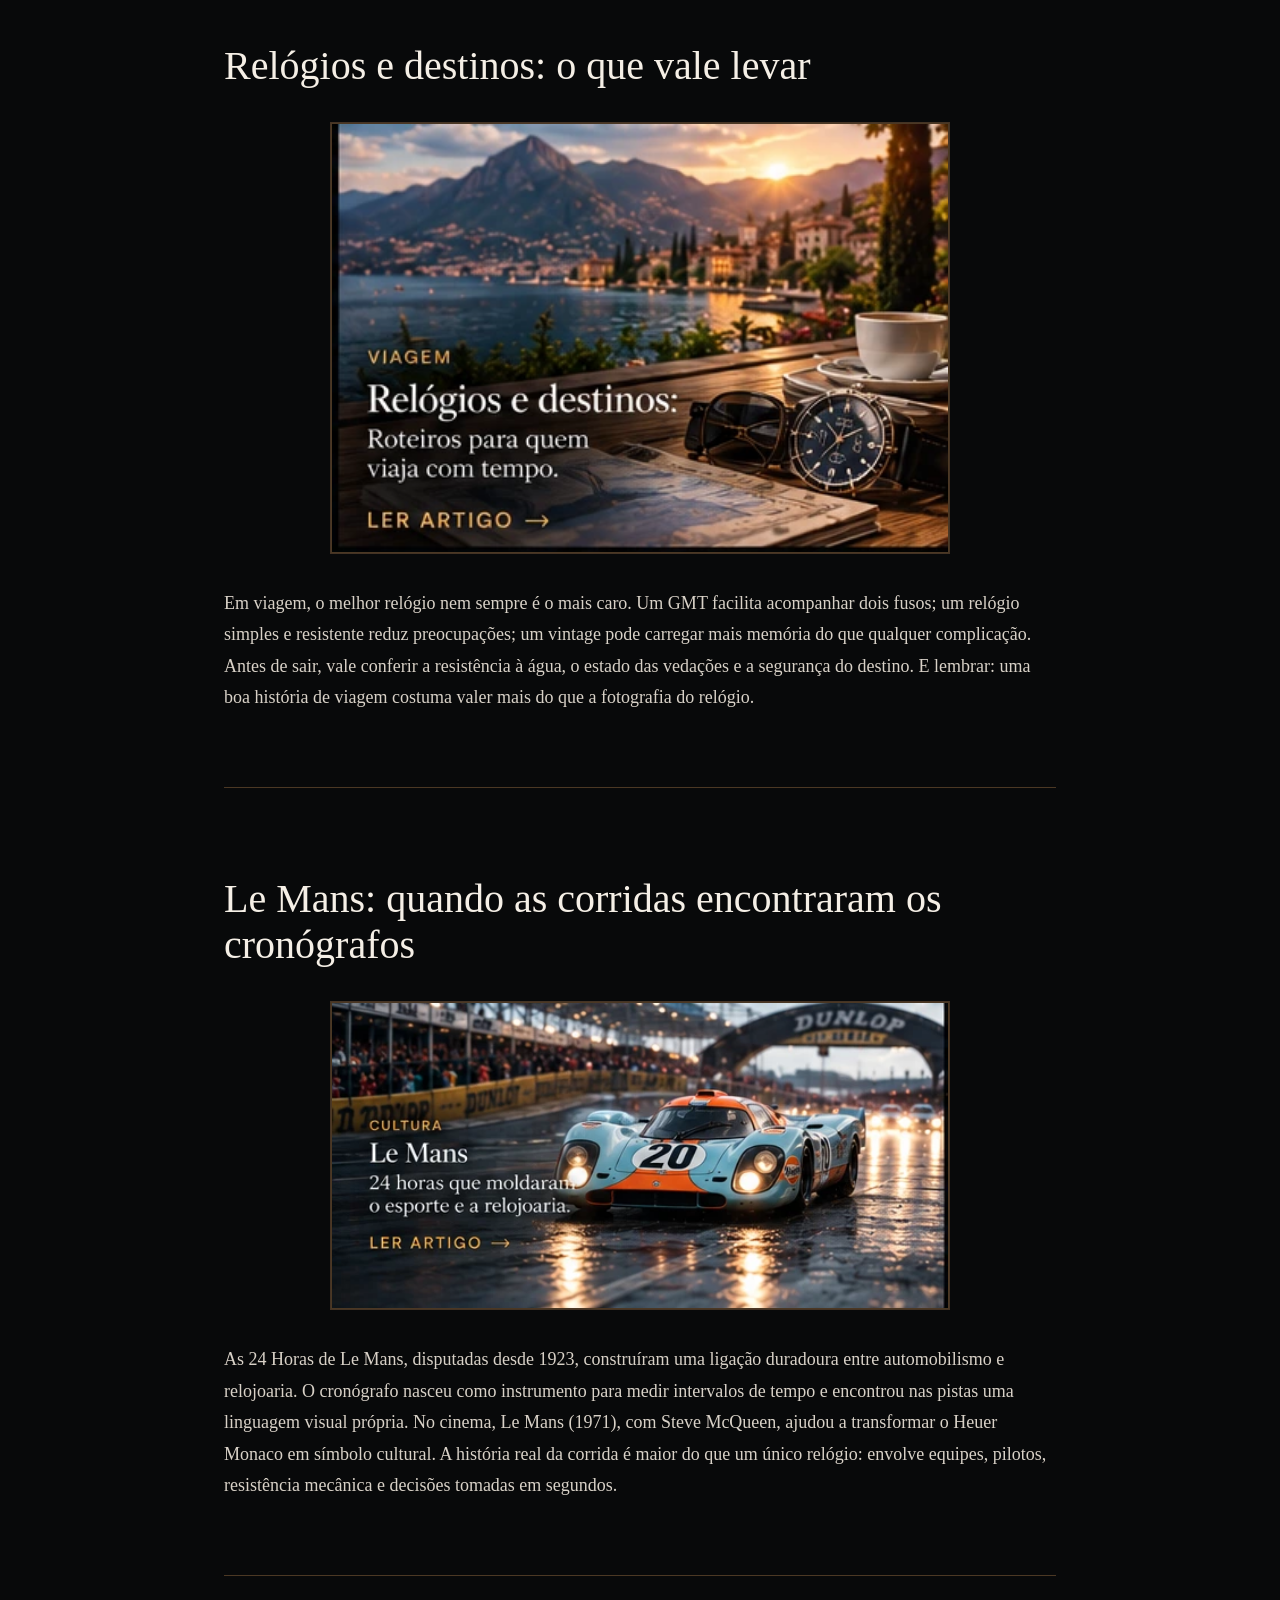
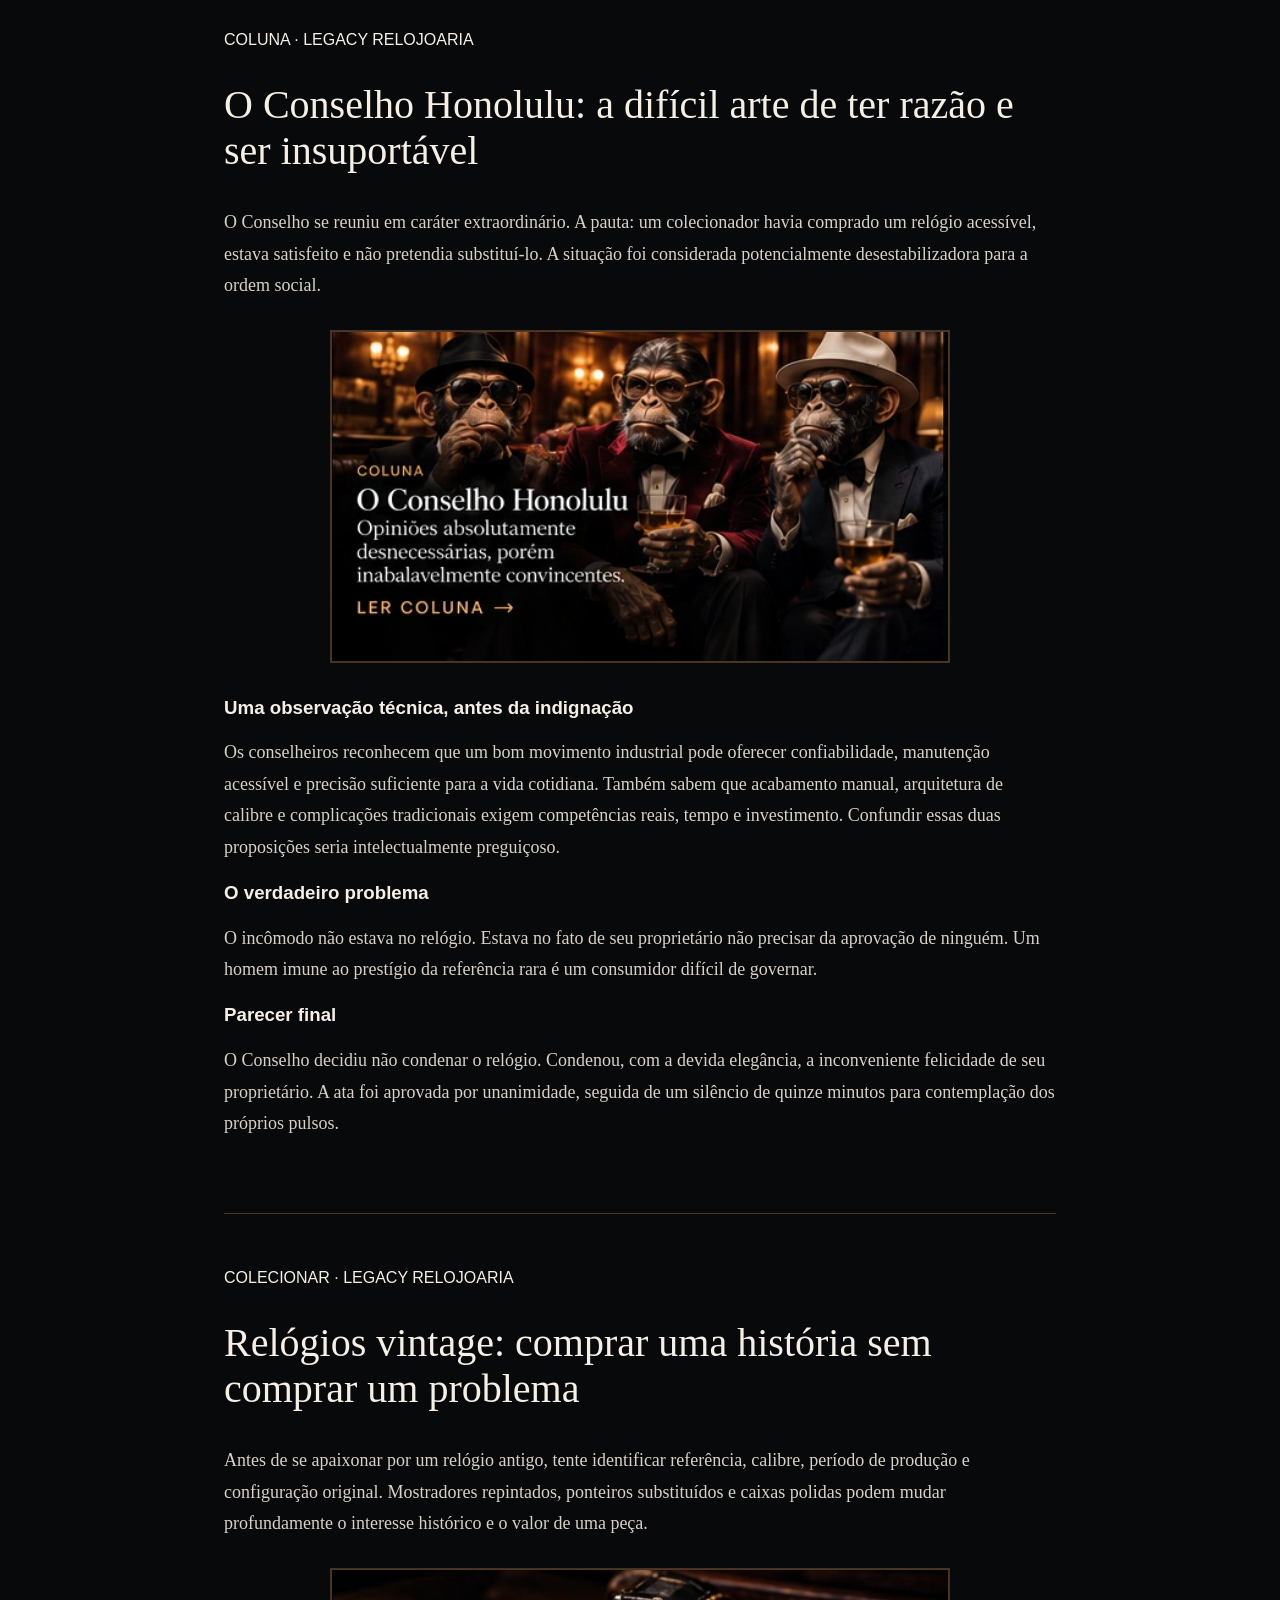
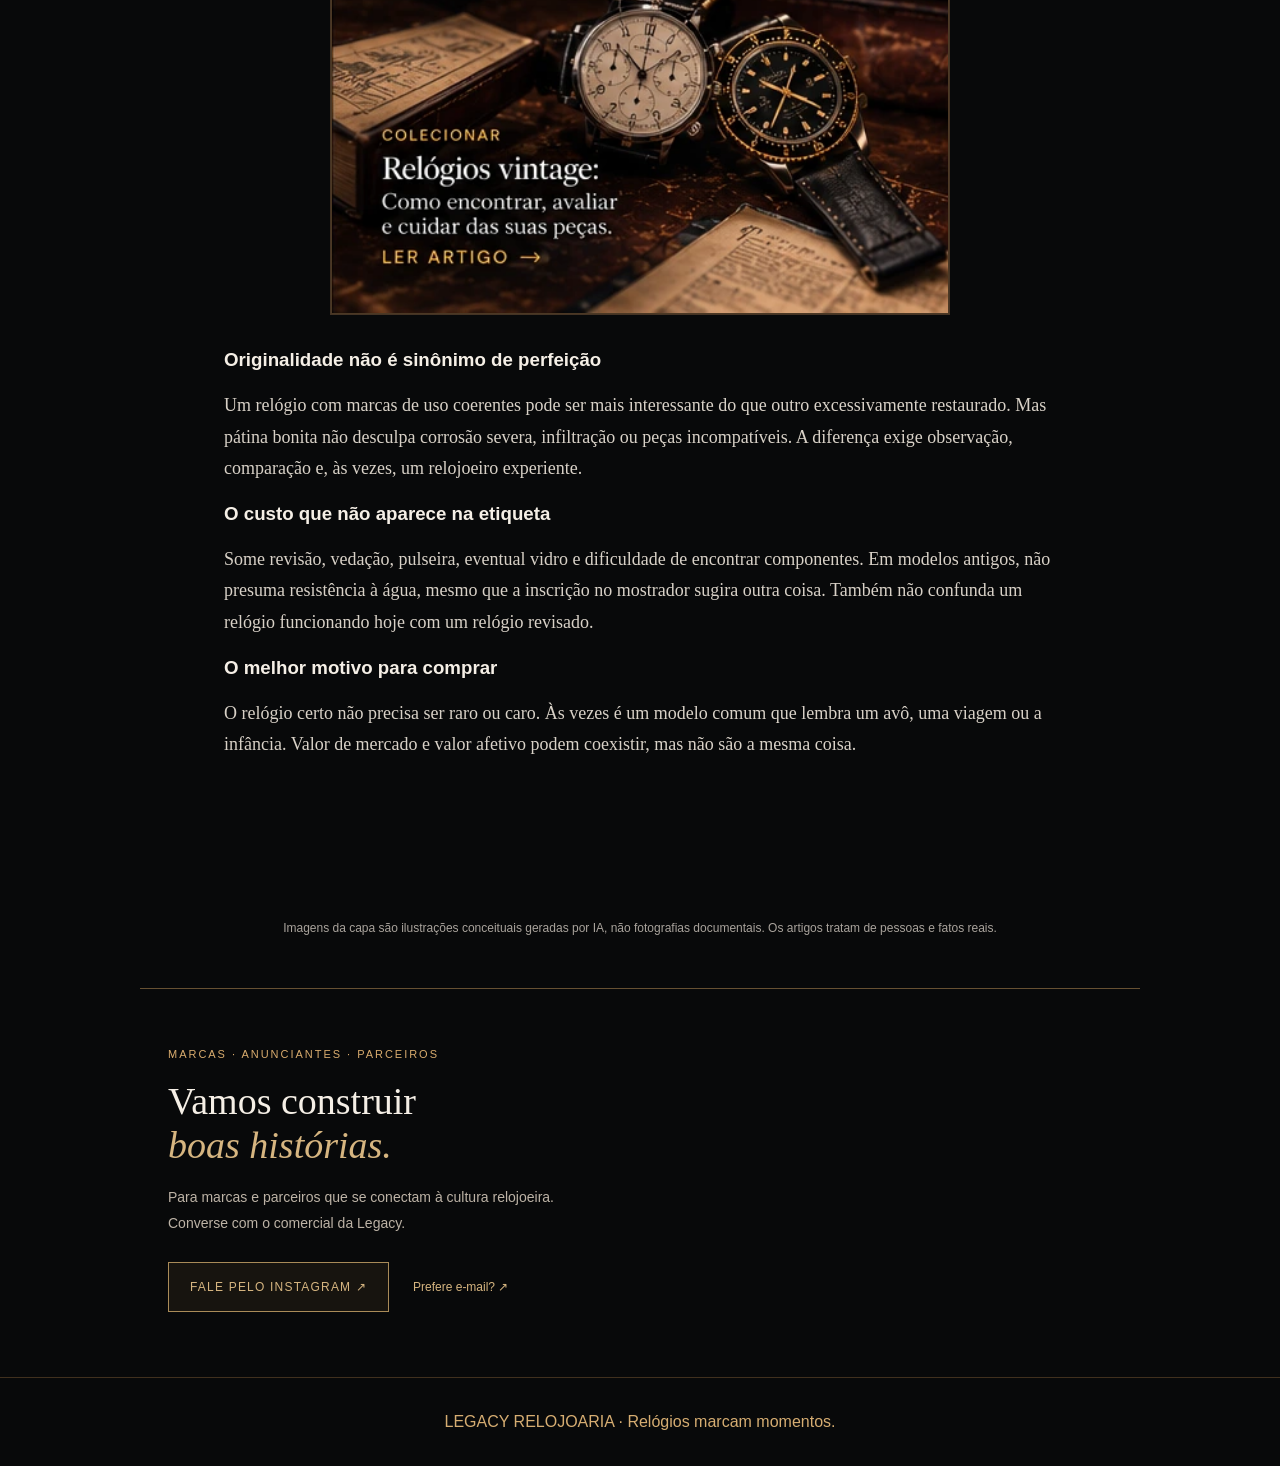
